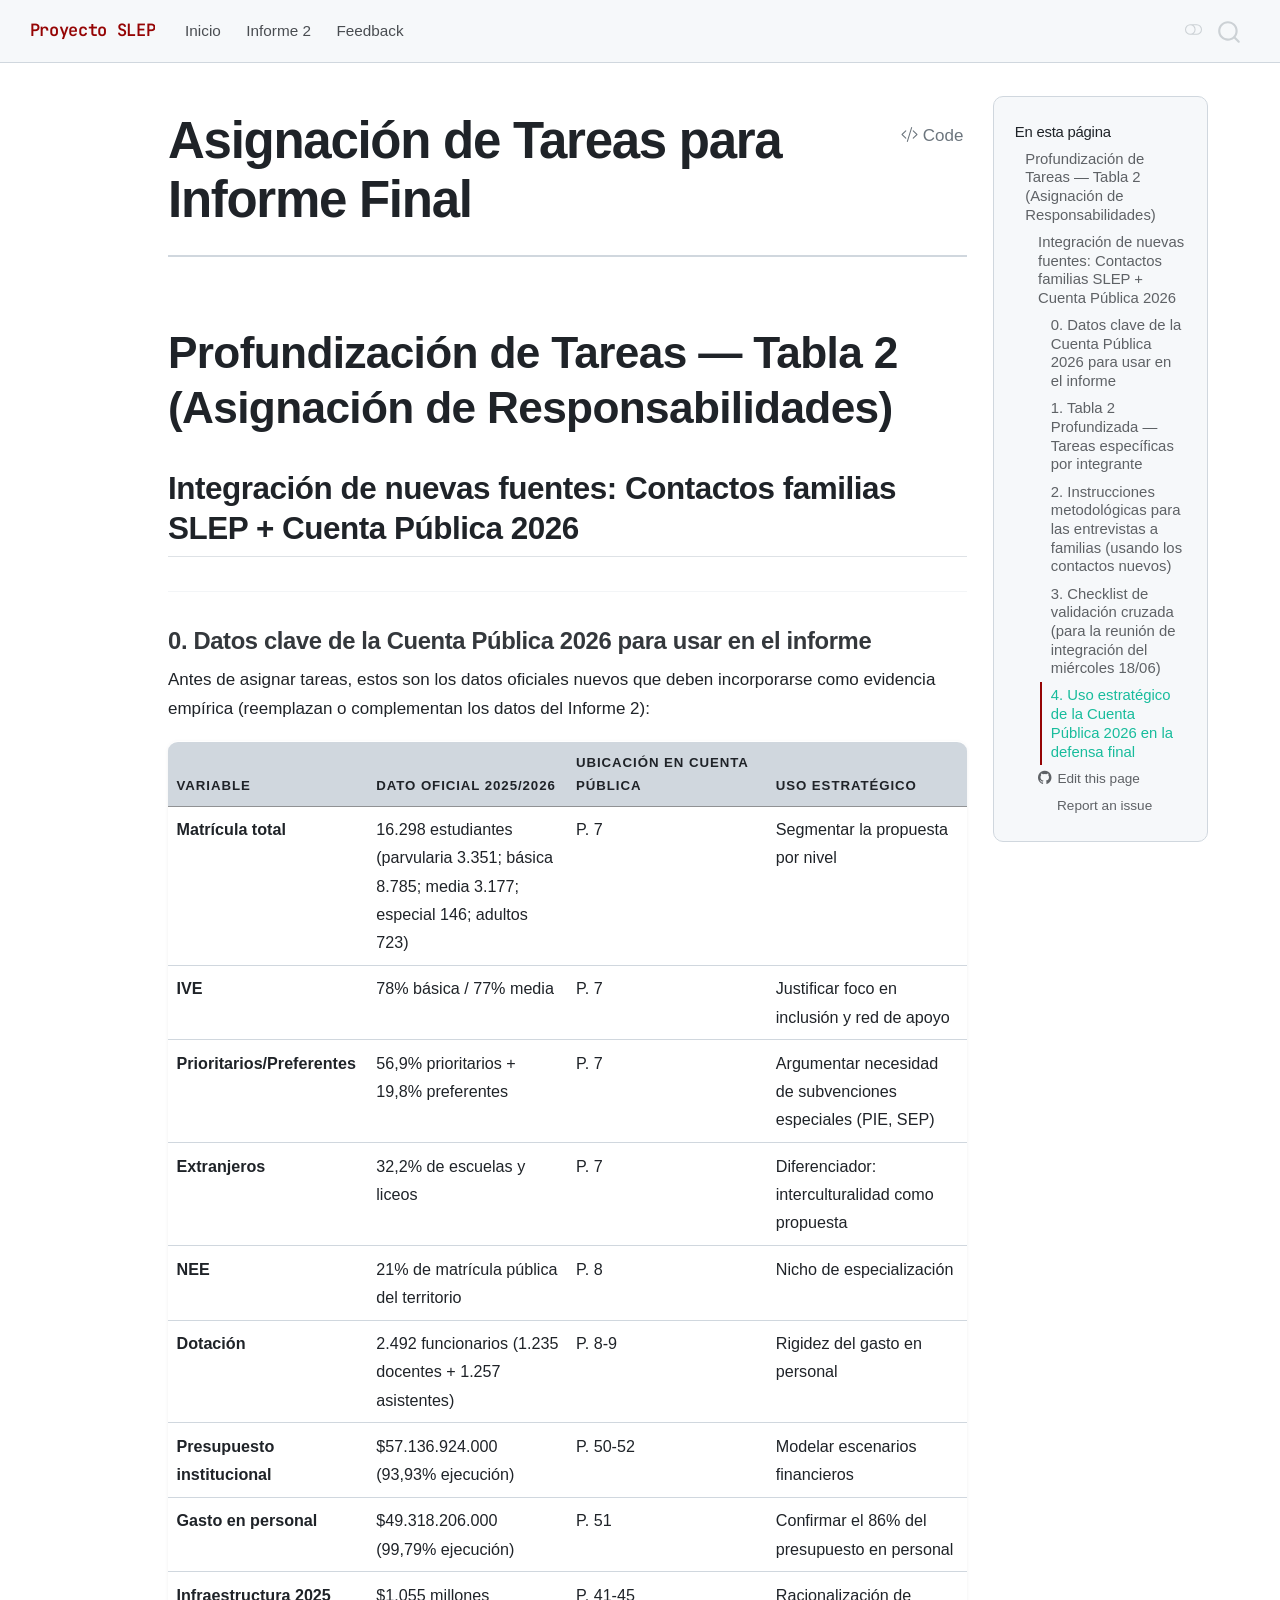
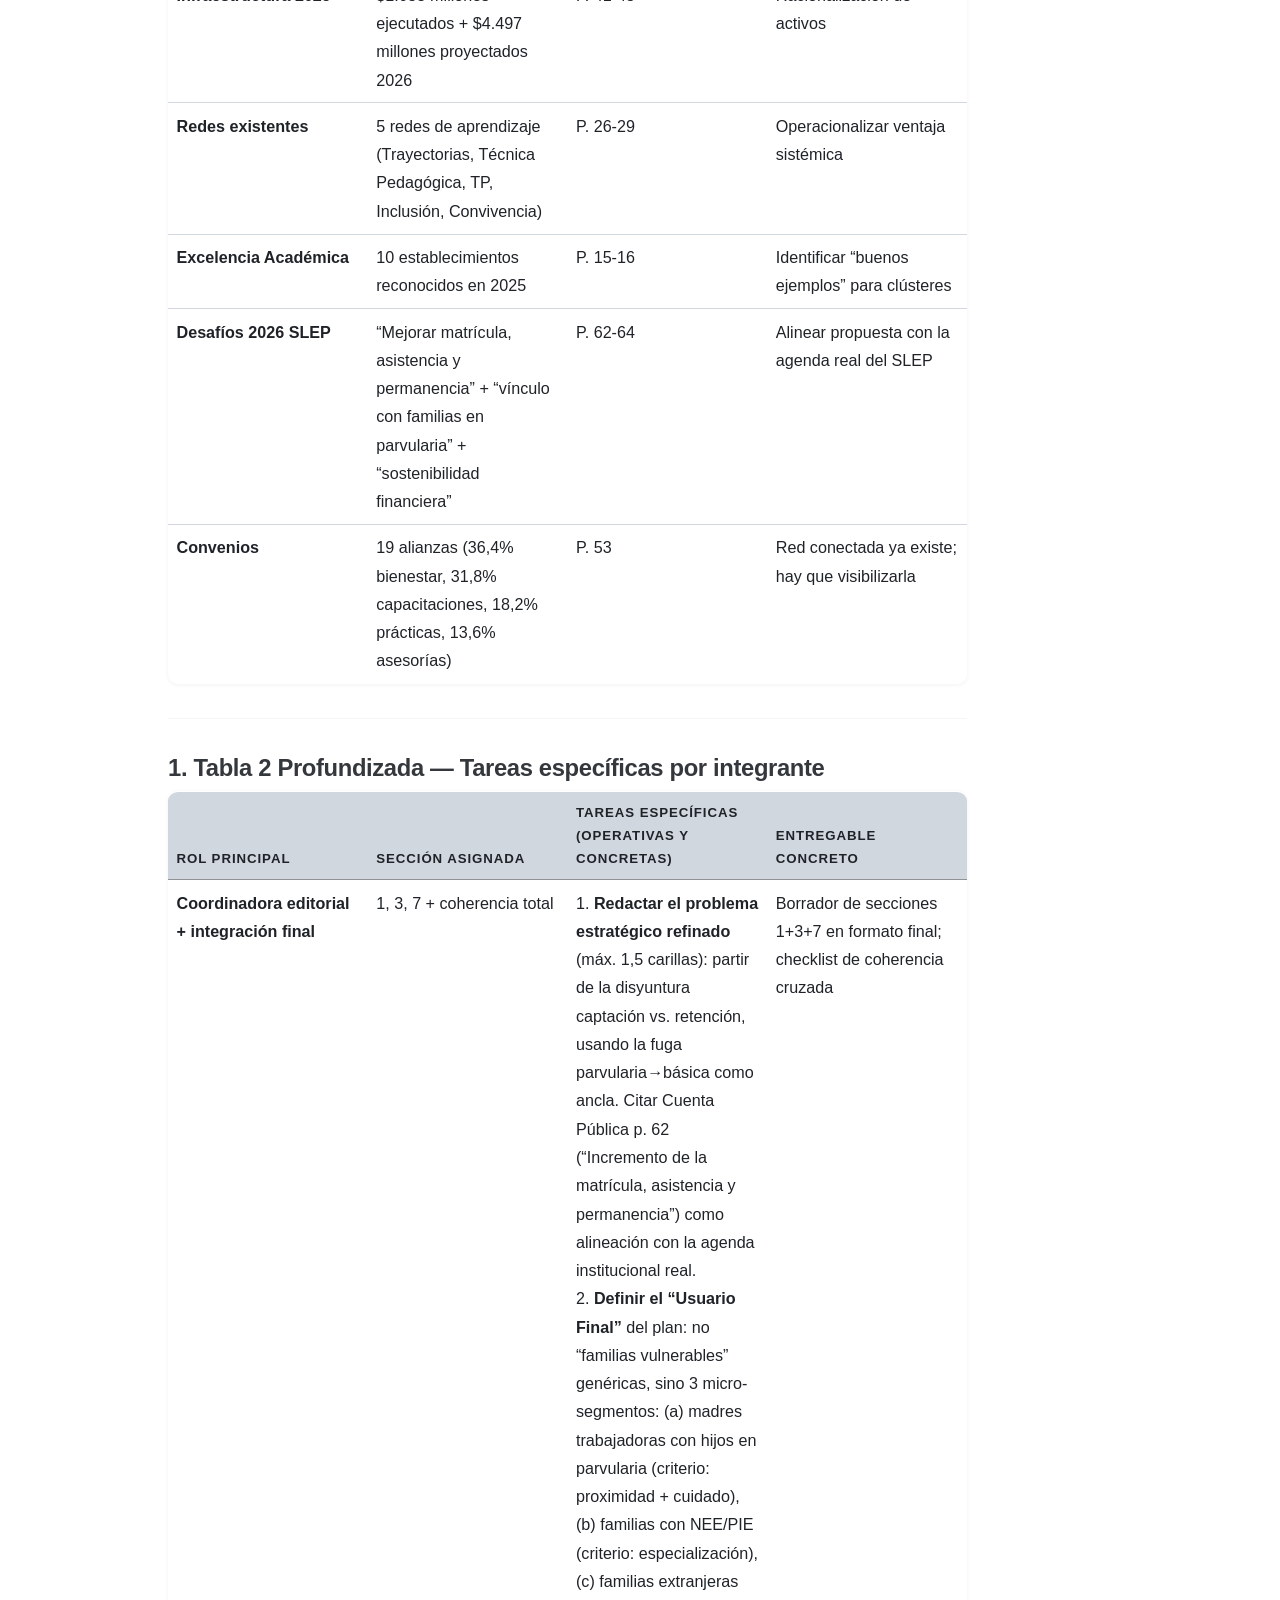
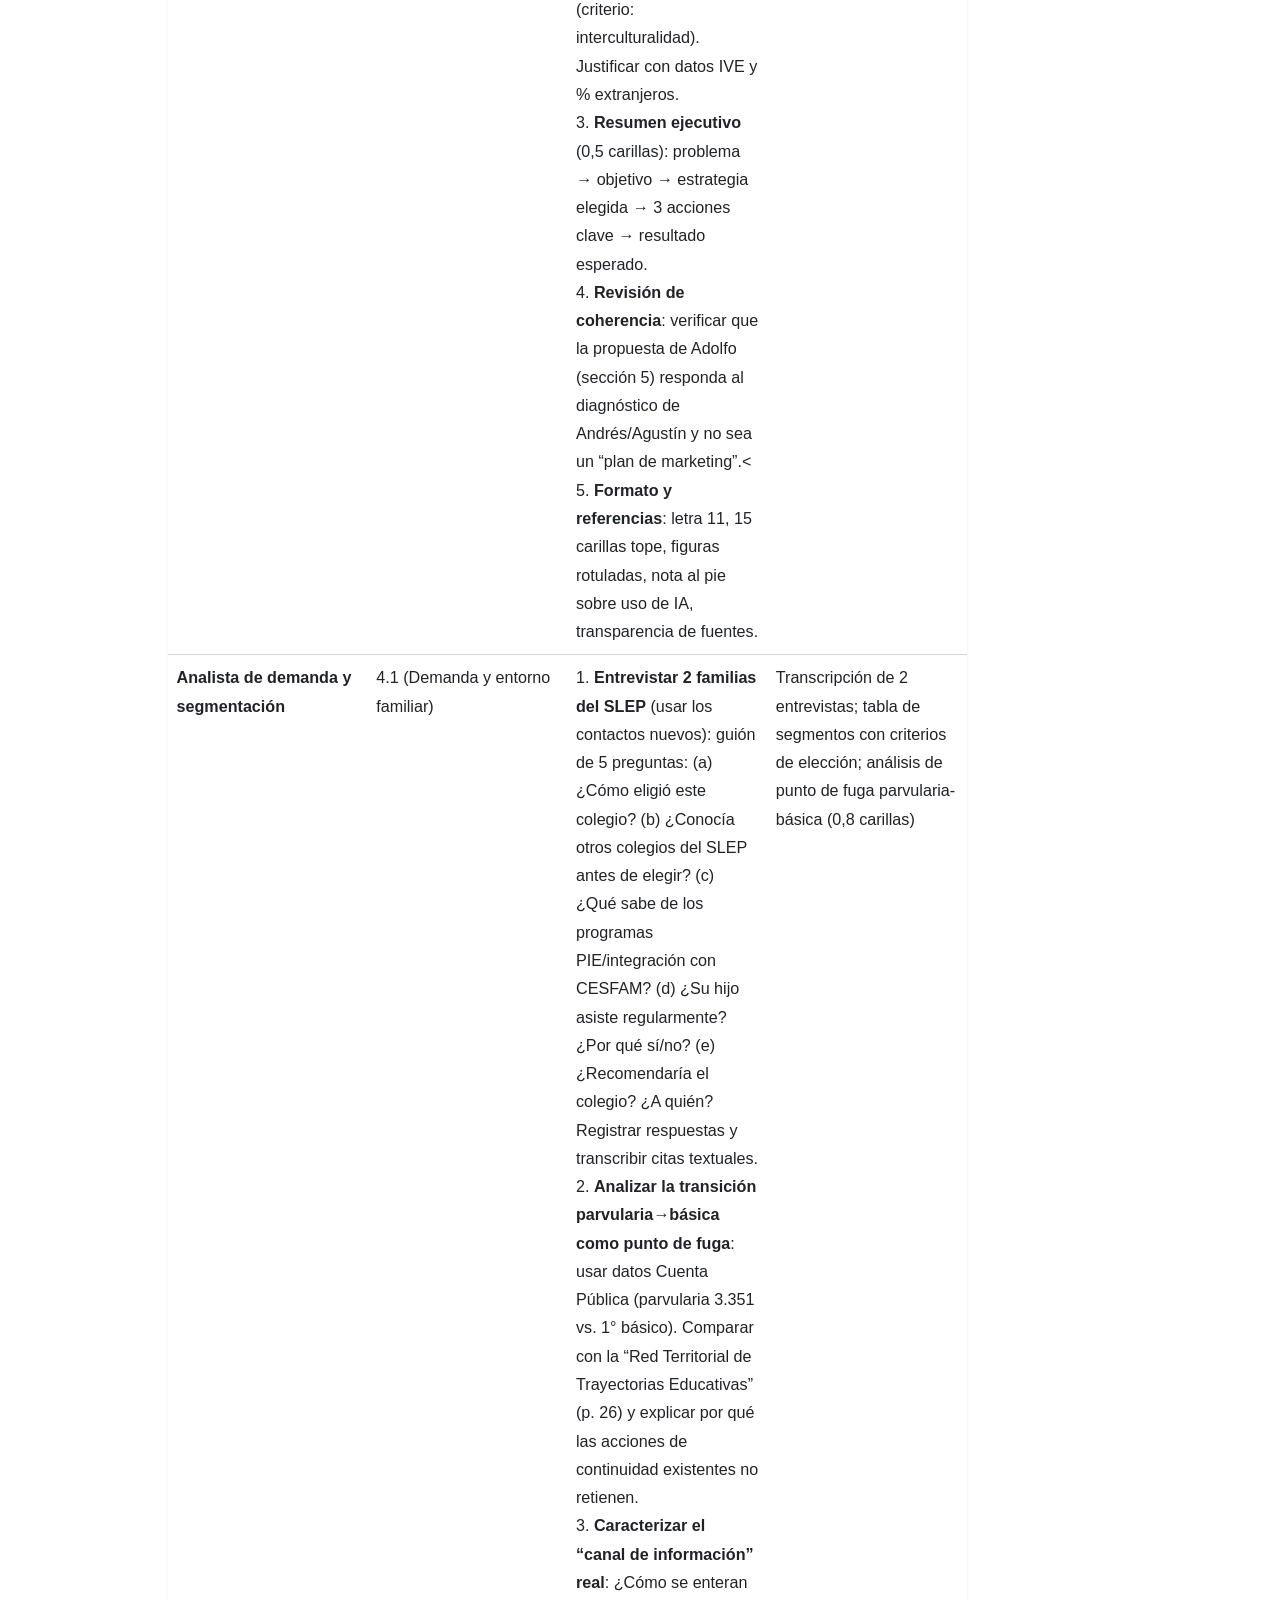
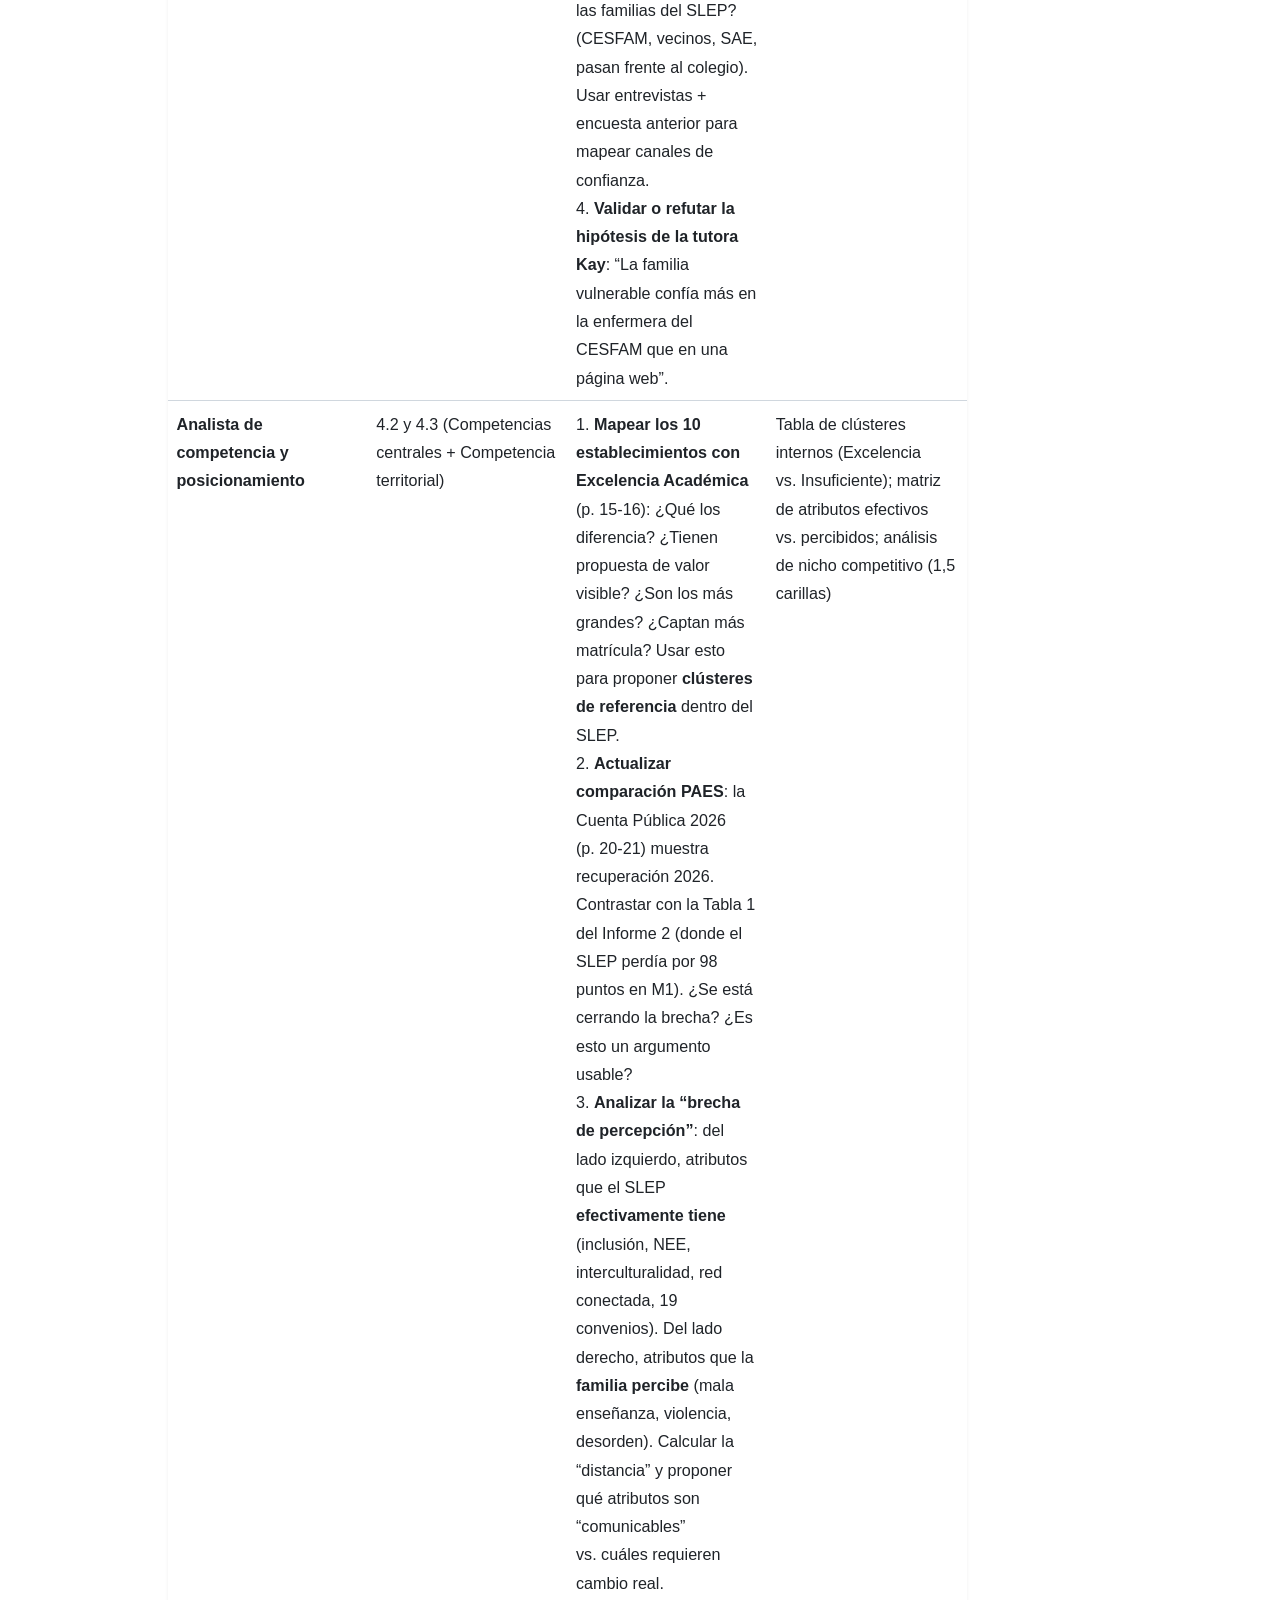
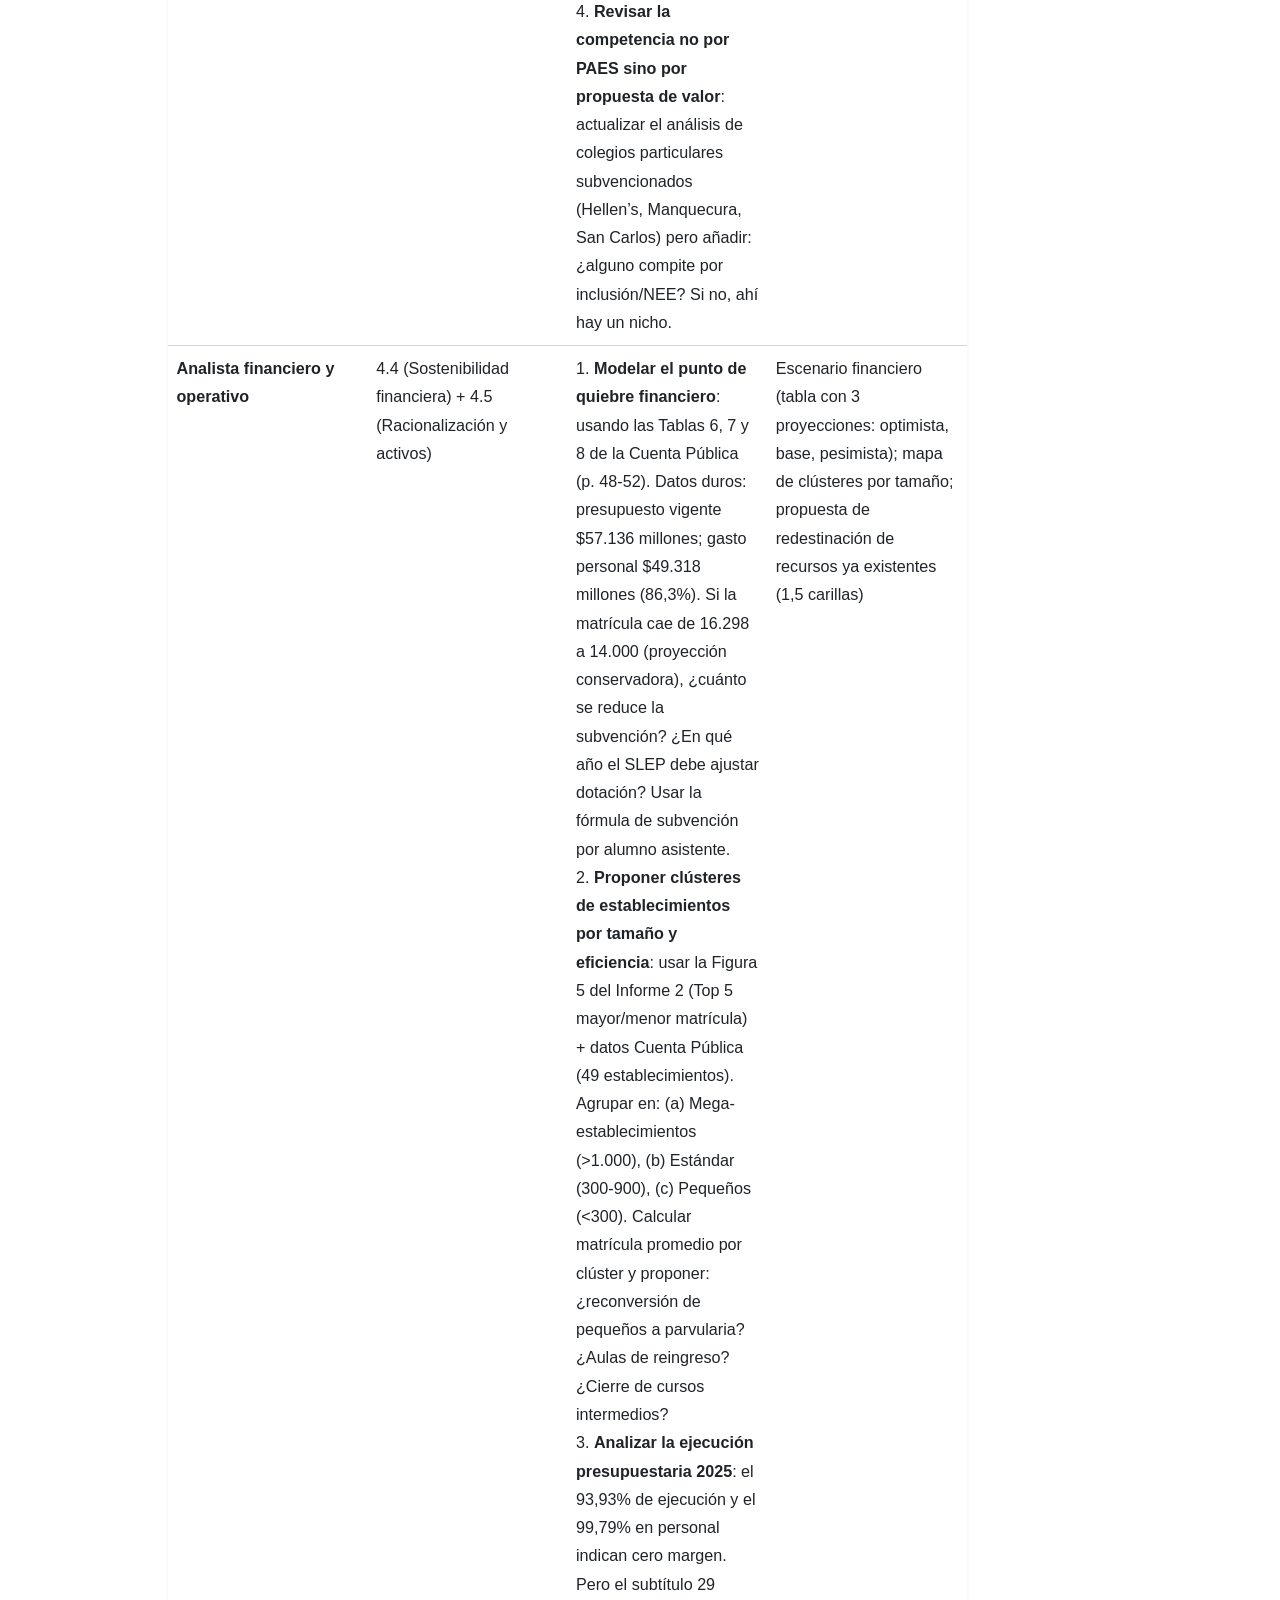
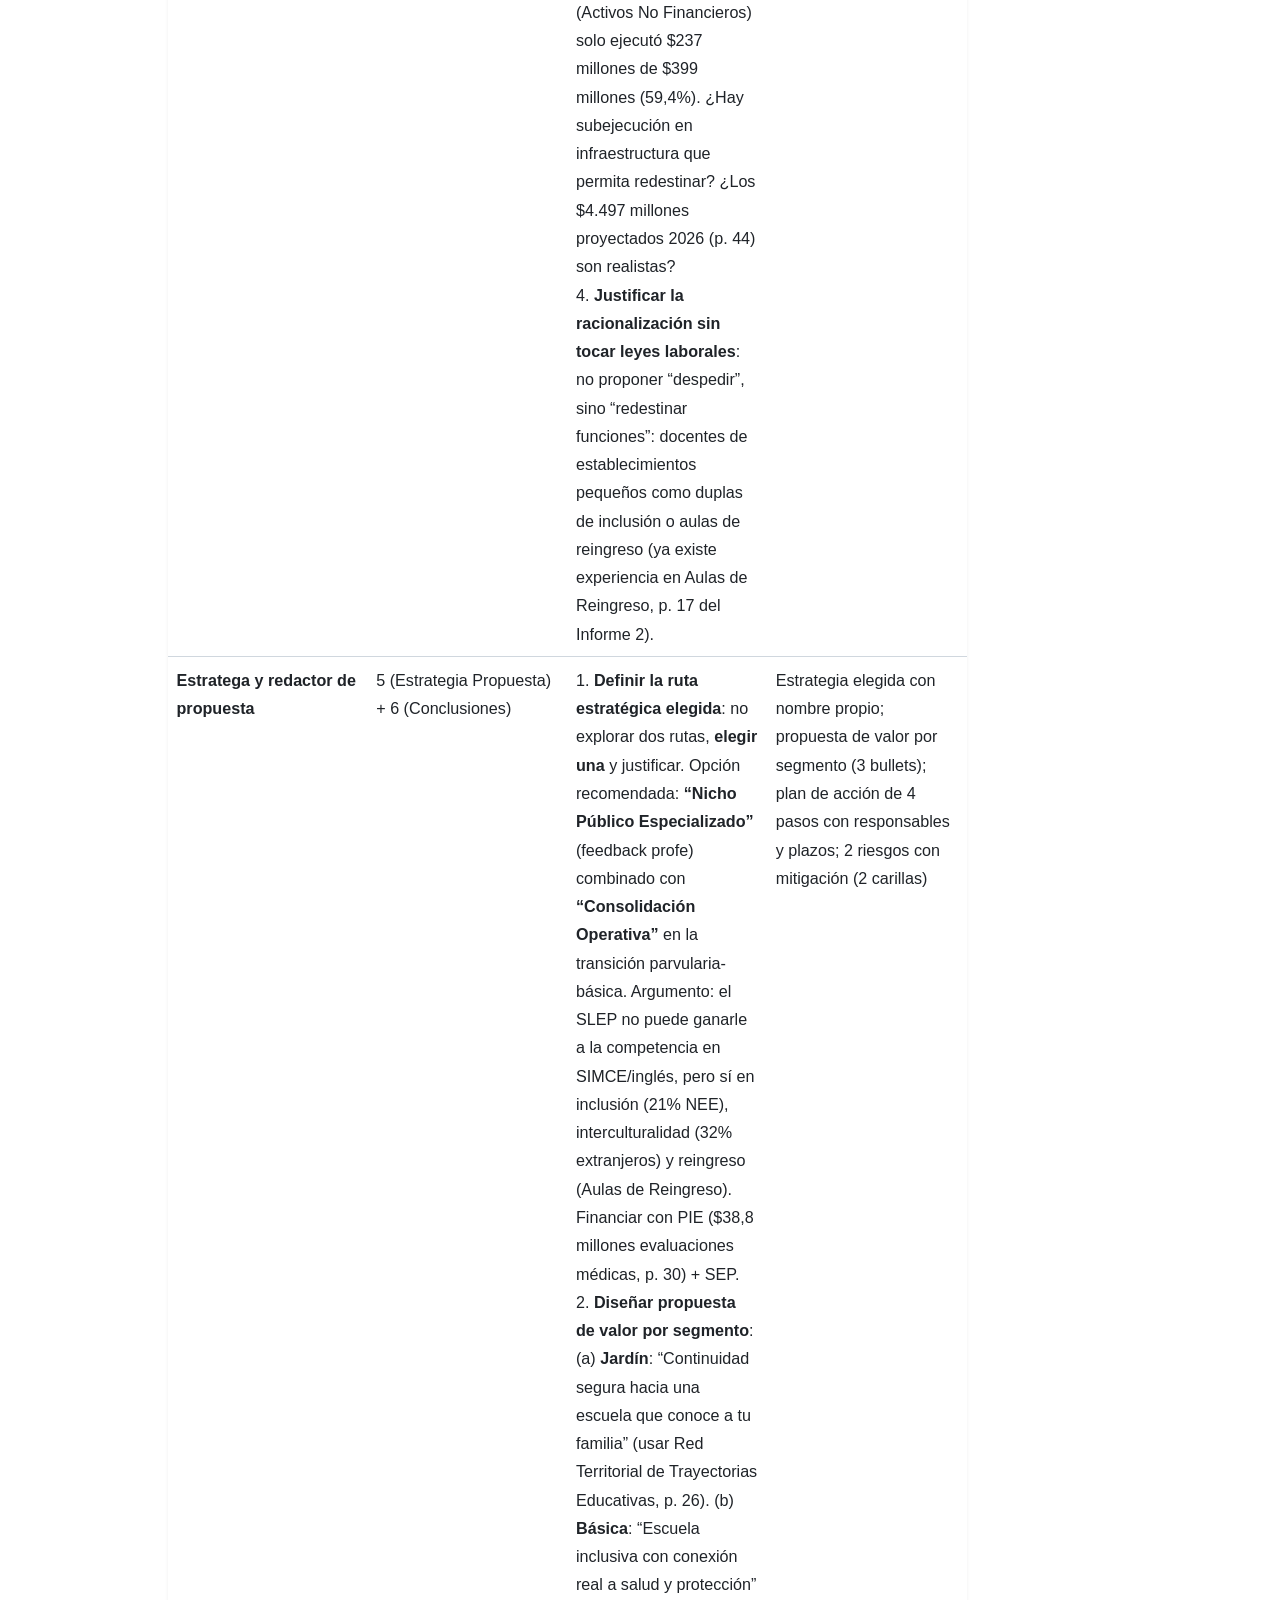
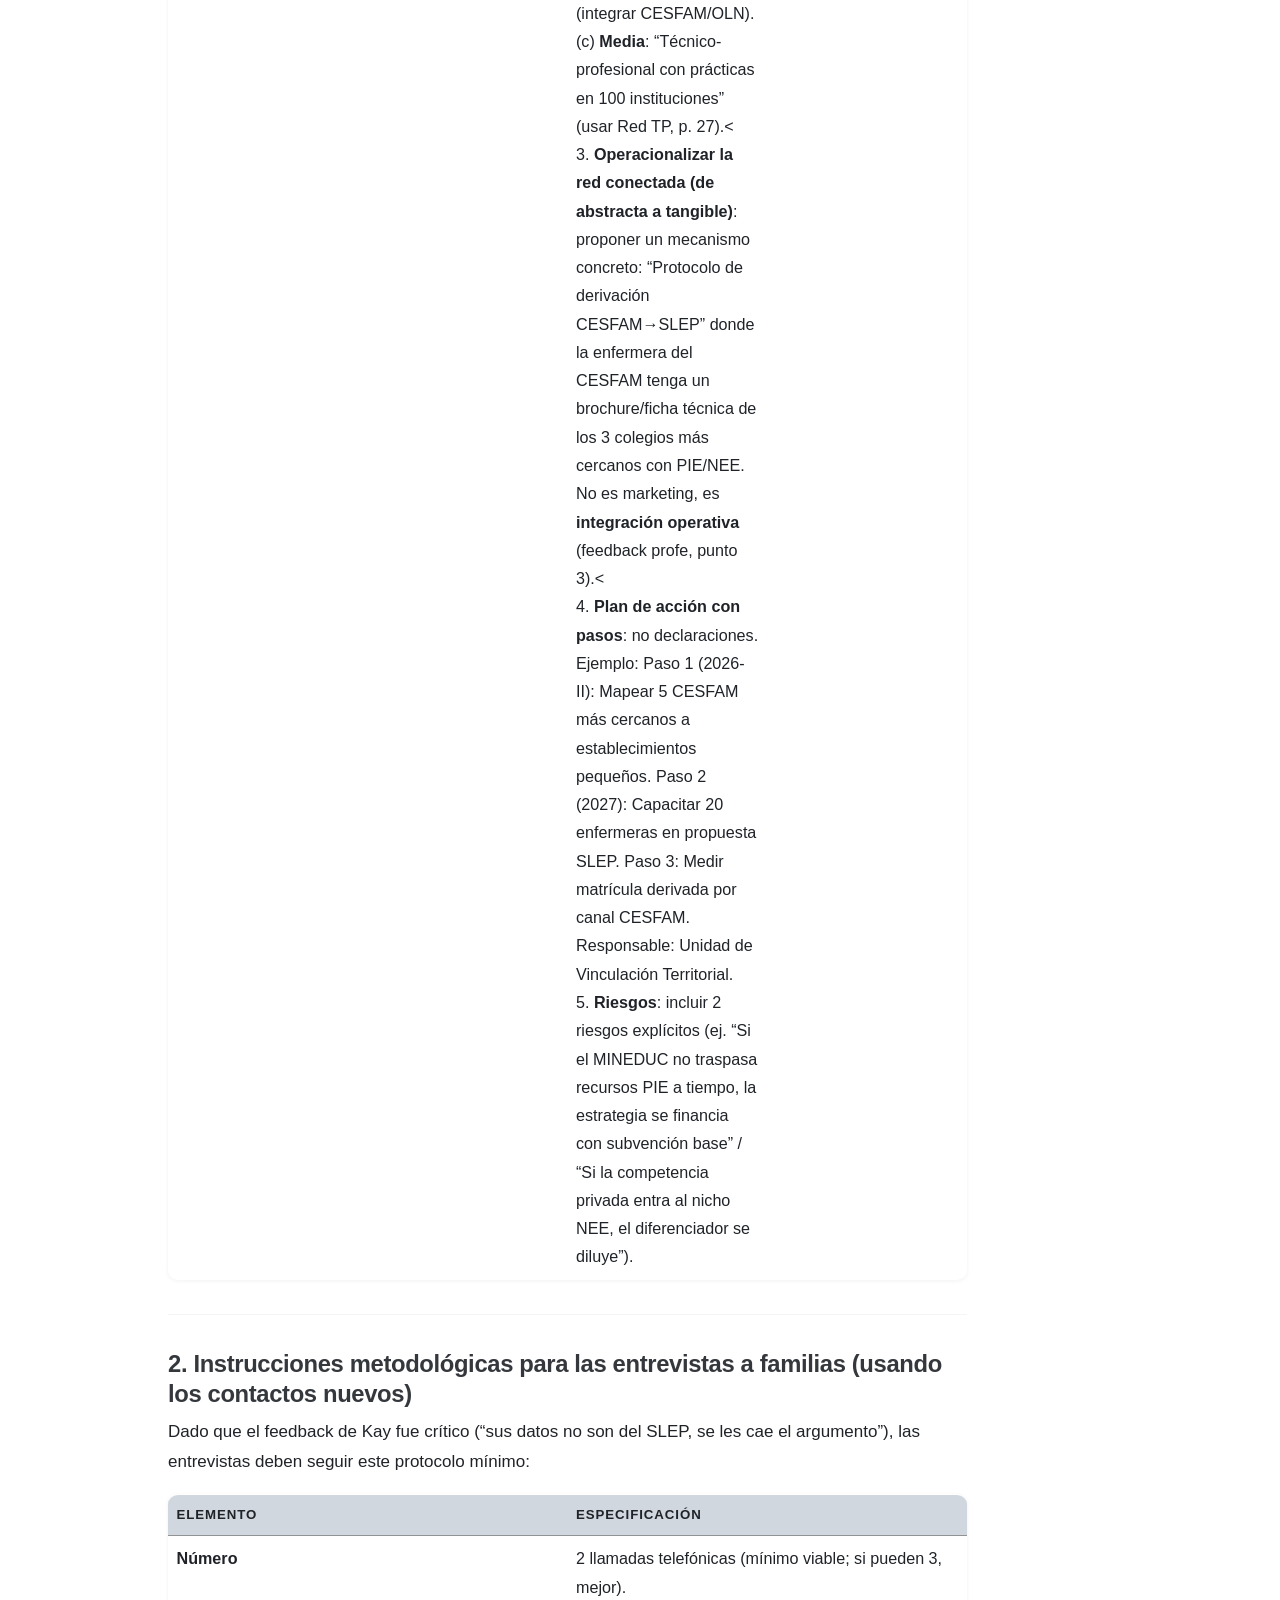
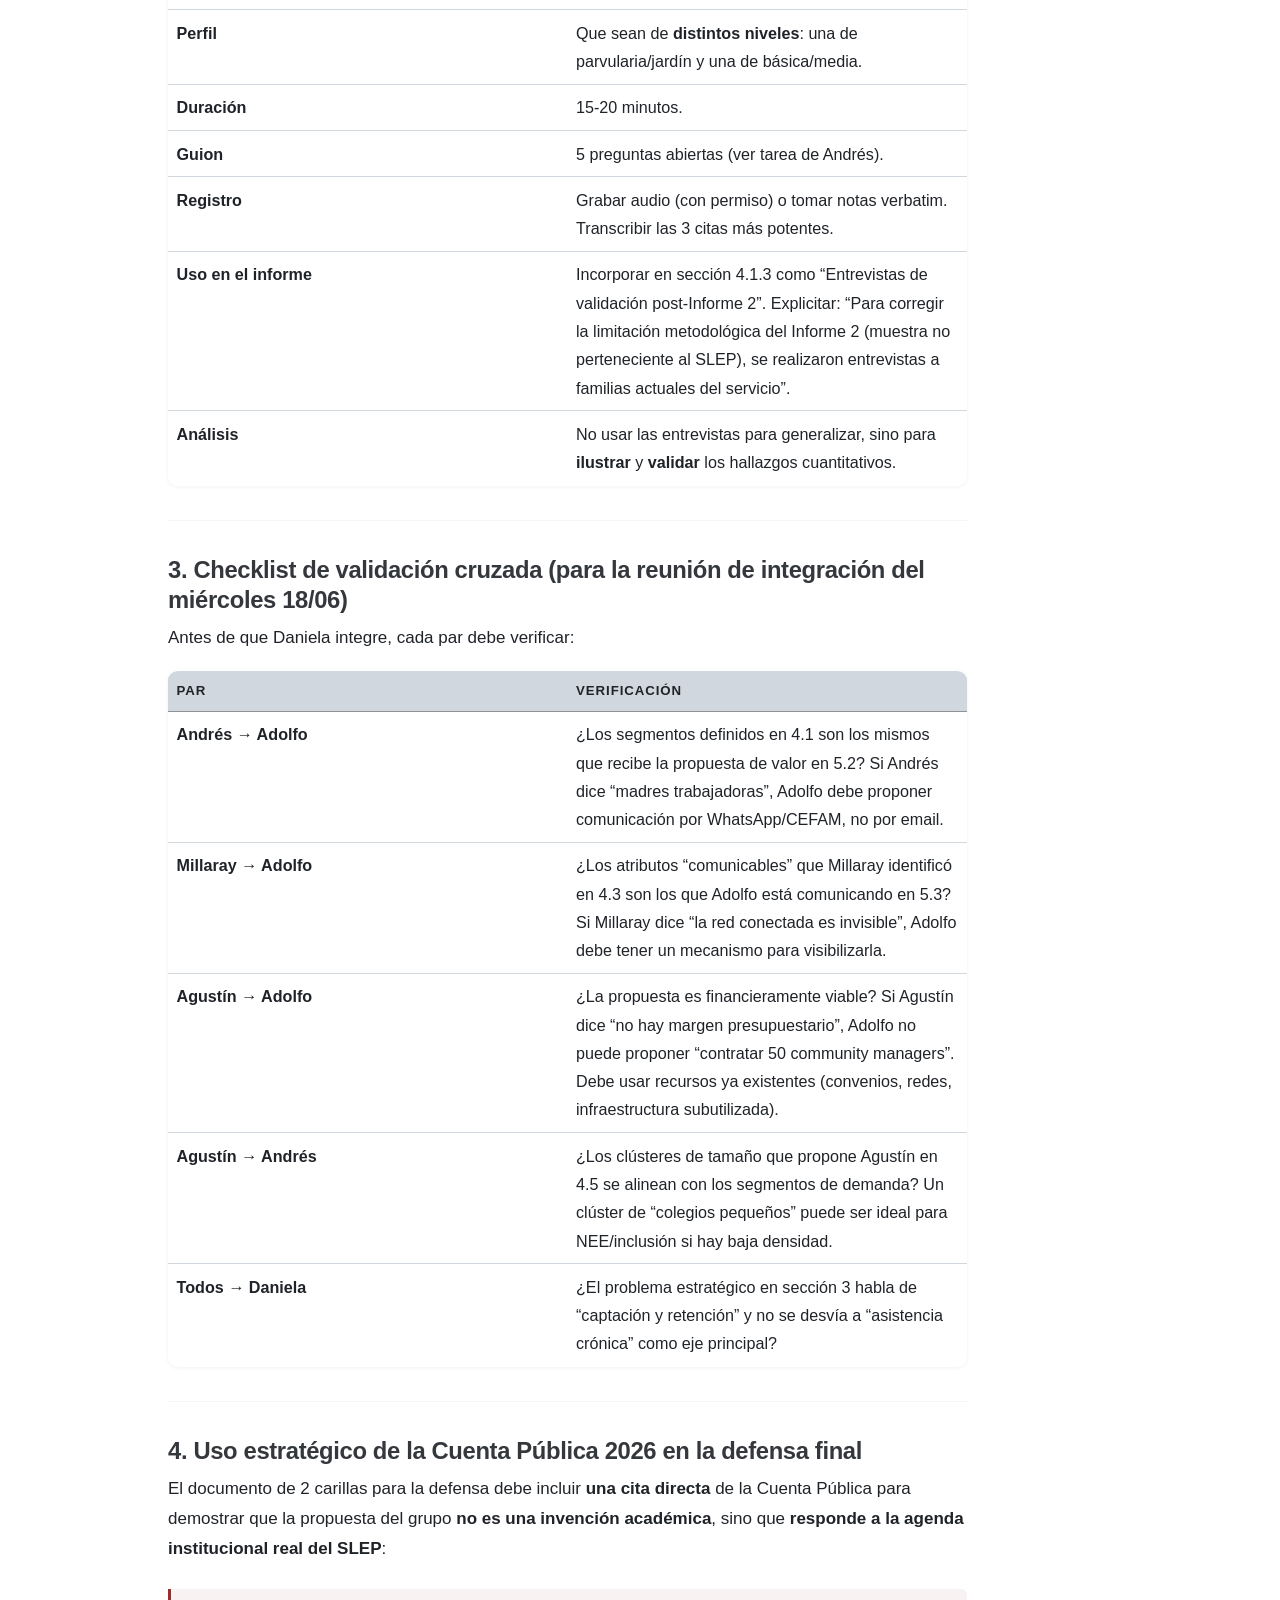
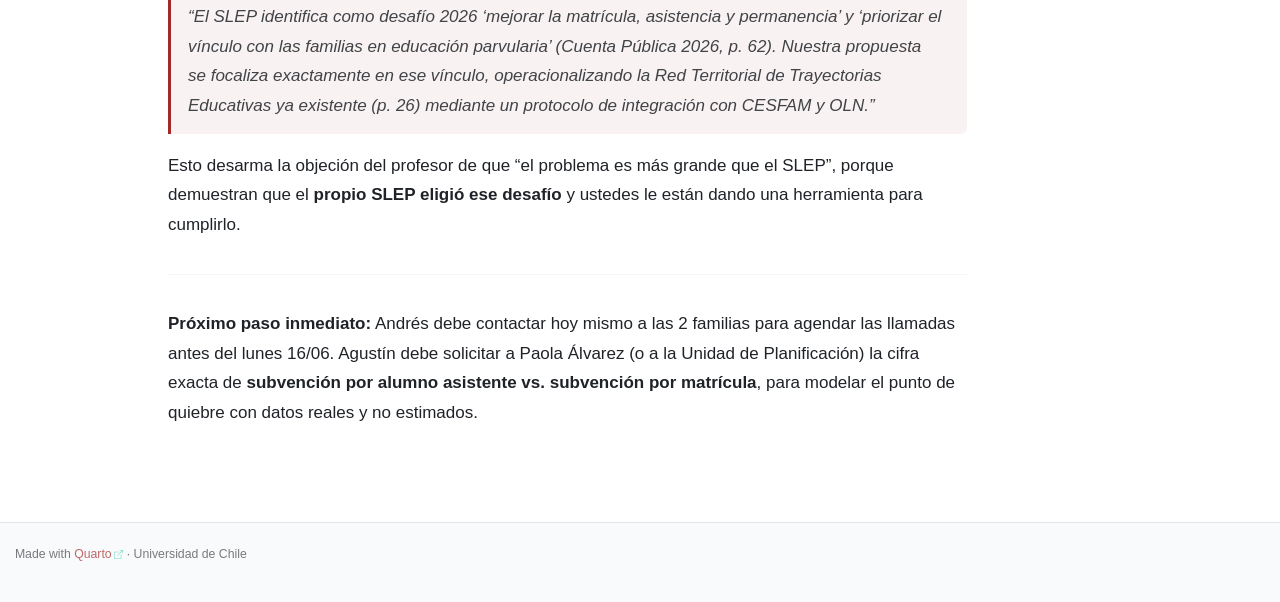
==== asignacion-informe-final.html @ 2effcb69 "Built site for gh-pages" ====
<!DOCTYPE html>
<html xmlns="http://www.w3.org/1999/xhtml" lang="en" xml:lang="en"><head>

<meta charset="utf-8">
<meta name="generator" content="quarto-1.9.37">

<meta name="viewport" content="width=device-width, initial-scale=1.0, user-scalable=yes">


<title>asignacion-informe-final – Proyecto SLEP</title>
<style>
/* Default styles provided by pandoc.
** See https://pandoc.org/MANUAL.html#variables-for-html for config info.
*/
code{white-space: pre-wrap;}
span.smallcaps{font-variant: small-caps;}
div.columns{display: flex; gap: min(4vw, 1.5em);}
div.column{flex: auto; overflow-x: auto;}
div.hanging-indent{margin-left: 1.5em; text-indent: -1.5em;}
ul.task-list{list-style: none;}
ul.task-list li input[type="checkbox"] {
  width: 0.8em;
  margin: 0 0.8em 0.2em -1em; /* quarto-specific, see https://github.com/quarto-dev/quarto-cli/issues/4556 */ 
  vertical-align: middle;
}
/* CSS for syntax highlighting */
html { -webkit-text-size-adjust: 100%; }
pre > code.sourceCode { white-space: pre; position: relative; }
pre > code.sourceCode > span { display: inline-block; line-height: 1.25; }
pre > code.sourceCode > span:empty { height: 1.2em; }
.sourceCode { overflow: visible; }
code.sourceCode > span { color: inherit; text-decoration: inherit; }
div.sourceCode { margin: 1em 0; }
pre.sourceCode { margin: 0; }
@media screen {
div.sourceCode { overflow: auto; }
}
@media print {
pre > code.sourceCode { white-space: pre-wrap; }
pre > code.sourceCode > span { text-indent: -5em; padding-left: 5em; }
}
pre.numberSource code
  { counter-reset: source-line 0; }
pre.numberSource code > span
  { position: relative; left: -4em; counter-increment: source-line; }
pre.numberSource code > span > a:first-child::before
  { content: counter(source-line);
    position: relative; left: -1em; text-align: right; vertical-align: baseline;
    border: none; display: inline-block;
    -webkit-touch-callout: none; -webkit-user-select: none;
    -khtml-user-select: none; -moz-user-select: none;
    -ms-user-select: none; user-select: none;
    padding: 0 4px; width: 4em;
  }
pre.numberSource { margin-left: 3em;  padding-left: 4px; }
div.sourceCode
  {   }
@media screen {
pre > code.sourceCode > span > a:first-child::before { text-decoration: underline; }
}
</style>


<script src="site_libs/quarto-nav/quarto-nav.js"></script>
<script src="site_libs/quarto-nav/headroom.min.js"></script>
<script src="site_libs/clipboard/clipboard.min.js"></script>
<script src="site_libs/quarto-search/autocomplete.umd.js"></script>
<script src="site_libs/quarto-search/fuse.min.js"></script>
<script src="site_libs/quarto-search/quarto-search.js"></script>
<meta name="quarto:offset" content="./">
<script src="site_libs/quarto-html/quarto.js" type="module"></script>
<script src="site_libs/quarto-html/tabsets/tabsets.js" type="module"></script>
<script src="site_libs/quarto-html/popper.min.js"></script>
<script src="site_libs/quarto-html/tippy.umd.min.js"></script>
<script src="site_libs/quarto-html/anchor.min.js"></script>
<link href="site_libs/quarto-html/tippy.css" rel="stylesheet">
<link href="site_libs/quarto-html/quarto-syntax-highlighting-13ba873cd656adc35e15937dbbe50e66.css" rel="stylesheet" class="quarto-color-scheme" id="quarto-text-highlighting-styles">
<link href="site_libs/quarto-html/quarto-syntax-highlighting-dark-4da4baedc669a4e7a417d3f33f82802e.css" rel="stylesheet" class="quarto-color-scheme quarto-color-alternate" id="quarto-text-highlighting-styles">
<link href="site_libs/quarto-html/quarto-syntax-highlighting-13ba873cd656adc35e15937dbbe50e66.css" rel="stylesheet" class="quarto-color-scheme-extra" id="quarto-text-highlighting-styles">
<script src="site_libs/bootstrap/bootstrap.min.js"></script>
<link href="site_libs/bootstrap/bootstrap-icons.css" rel="stylesheet">
<link href="site_libs/bootstrap/bootstrap-687c7fb931877f27d43d2421bb20c4c1.min.css" rel="stylesheet" append-hash="true" class="quarto-color-scheme" id="quarto-bootstrap" data-mode="light">
<link href="site_libs/bootstrap/bootstrap-dark-6589a2c7c84ba3979833f912cde80ed3.min.css" rel="stylesheet" append-hash="true" class="quarto-color-scheme quarto-color-alternate" id="quarto-bootstrap" data-mode="dark">
<link href="site_libs/bootstrap/bootstrap-687c7fb931877f27d43d2421bb20c4c1.min.css" rel="stylesheet" append-hash="true" class="quarto-color-scheme-extra" id="quarto-bootstrap" data-mode="light">
<script id="quarto-search-options" type="application/json">{
  "location": "navbar",
  "copy-button": false,
  "collapse-after": 3,
  "panel-placement": "end",
  "type": "overlay",
  "limit": 50,
  "keyboard-shortcut": [
    "f",
    "/",
    "s"
  ],
  "show-item-context": false,
  "language": {
    "search-no-results-text": "No results",
    "search-matching-documents-text": "matching documents",
    "search-copy-link-title": "Copy link to search",
    "search-hide-matches-text": "Hide additional matches",
    "search-more-match-text": "more match in this document",
    "search-more-matches-text": "more matches in this document",
    "search-clear-button-title": "Clear",
    "search-text-placeholder": "",
    "search-detached-cancel-button-title": "Cancel",
    "search-submit-button-title": "Submit",
    "search-label": "Search"
  }
}</script>
<style>html{ scroll-behavior: smooth; }</style>


</head>

<body class="nav-fixed quarto-light"><script id="quarto-html-before-body" type="application/javascript">
    const toggleBodyColorMode = (bsSheetEl) => {
      const mode = bsSheetEl.getAttribute("data-mode");
      const bodyEl = window.document.querySelector("body");
      if (mode === "dark") {
        bodyEl.classList.add("quarto-dark");
        bodyEl.classList.remove("quarto-light");
      } else {
        bodyEl.classList.add("quarto-light");
        bodyEl.classList.remove("quarto-dark");
      }
    }
    const toggleBodyColorPrimary = () => {
      const bsSheetEl = window.document.querySelector("link#quarto-bootstrap:not([rel=disabled-stylesheet])");
      if (bsSheetEl) {
        toggleBodyColorMode(bsSheetEl);
      }
    }
    const setColorSchemeToggle = (alternate) => {
      const toggles = window.document.querySelectorAll('.quarto-color-scheme-toggle');
      for (let i=0; i < toggles.length; i++) {
        const toggle = toggles[i];
        if (toggle) {
          if (alternate) {
            toggle.classList.add("alternate");
          } else {
            toggle.classList.remove("alternate");
          }
        }
      }
    };
    const toggleColorMode = (alternate) => {
      // Switch the stylesheets
      const primaryStylesheets = window.document.querySelectorAll('link.quarto-color-scheme:not(.quarto-color-alternate)');
      const alternateStylesheets = window.document.querySelectorAll('link.quarto-color-scheme.quarto-color-alternate');
      manageTransitions('#quarto-margin-sidebar .nav-link', false);
      if (alternate) {
        // note: dark is layered on light, we don't disable primary!
        enableStylesheet(alternateStylesheets);
        for (const sheetNode of alternateStylesheets) {
          if (sheetNode.id === "quarto-bootstrap") {
            toggleBodyColorMode(sheetNode);
          }
        }
      } else {
        disableStylesheet(alternateStylesheets);
        enableStylesheet(primaryStylesheets)
        toggleBodyColorPrimary();
      }
      manageTransitions('#quarto-margin-sidebar .nav-link', true);
      // Switch the toggles
      setColorSchemeToggle(alternate)
      // Hack to workaround the fact that safari doesn't
      // properly recolor the scrollbar when toggling (#1455)
      if (navigator.userAgent.indexOf('Safari') > 0 && navigator.userAgent.indexOf('Chrome') == -1) {
        manageTransitions("body", false);
        window.scrollTo(0, 1);
        setTimeout(() => {
          window.scrollTo(0, 0);
          manageTransitions("body", true);
        }, 40);
      }
    }
    const disableStylesheet = (stylesheets) => {
      for (let i=0; i < stylesheets.length; i++) {
        const stylesheet = stylesheets[i];
        stylesheet.rel = 'disabled-stylesheet';
      }
    }
    const enableStylesheet = (stylesheets) => {
      for (let i=0; i < stylesheets.length; i++) {
        const stylesheet = stylesheets[i];
        if(stylesheet.rel !== 'stylesheet') { // for Chrome, which will still FOUC without this check
          stylesheet.rel = 'stylesheet';
        }
      }
    }
    const manageTransitions = (selector, allowTransitions) => {
      const els = window.document.querySelectorAll(selector);
      for (let i=0; i < els.length; i++) {
        const el = els[i];
        if (allowTransitions) {
          el.classList.remove('notransition');
        } else {
          el.classList.add('notransition');
        }
      }
    }
    const isFileUrl = () => {
      return window.location.protocol === 'file:';
    }
    const hasAlternateSentinel = () => {
      let styleSentinel = getColorSchemeSentinel();
      if (styleSentinel !== null) {
        return styleSentinel === "alternate";
      } else {
        return false;
      }
    }
    const setStyleSentinel = (alternate) => {
      const value = alternate ? "alternate" : "default";
      if (!isFileUrl()) {
        window.localStorage.setItem("quarto-color-scheme", value);
      } else {
        localAlternateSentinel = value;
      }
    }
    const getColorSchemeSentinel = () => {
      if (!isFileUrl()) {
        const storageValue = window.localStorage.getItem("quarto-color-scheme");
        return storageValue != null ? storageValue : localAlternateSentinel;
      } else {
        return localAlternateSentinel;
      }
    }
    const toggleGiscusIfUsed = (isAlternate, darkModeDefault) => {
      const baseTheme = document.querySelector('#giscus-base-theme')?.value ?? 'light';
      const alternateTheme = document.querySelector('#giscus-alt-theme')?.value ?? 'dark';
      let newTheme = '';
      if(authorPrefersDark) {
        newTheme = isAlternate ? baseTheme : alternateTheme;
      } else {
        newTheme = isAlternate ? alternateTheme : baseTheme;
      }
      const changeGiscusTheme = () => {
        // From: https://github.com/giscus/giscus/issues/336
        const sendMessage = (message) => {
          const iframe = document.querySelector('iframe.giscus-frame');
          if (!iframe) return;
          iframe.contentWindow.postMessage({ giscus: message }, 'https://giscus.app');
        }
        sendMessage({
          setConfig: {
            theme: newTheme
          }
        });
      }
      const isGiscussLoaded = window.document.querySelector('iframe.giscus-frame') !== null;
      if (isGiscussLoaded) {
        changeGiscusTheme();
      }
    };
    const authorPrefersDark = false;
    const darkModeDefault = authorPrefersDark;
      document.querySelector('link#quarto-text-highlighting-styles.quarto-color-scheme-extra').rel = 'disabled-stylesheet';
      document.querySelector('link#quarto-bootstrap.quarto-color-scheme-extra').rel = 'disabled-stylesheet';
    let localAlternateSentinel = darkModeDefault ? 'alternate' : 'default';
    // Dark / light mode switch
    window.quartoToggleColorScheme = () => {
      // Read the current dark / light value
      let toAlternate = !hasAlternateSentinel();
      toggleColorMode(toAlternate);
      setStyleSentinel(toAlternate);
      toggleGiscusIfUsed(toAlternate, darkModeDefault);
      window.dispatchEvent(new Event('resize'));
    };
    // Switch to dark mode if need be
    if (hasAlternateSentinel()) {
      toggleColorMode(true);
    } else {
      toggleColorMode(false);
    }
  </script>

<div id="quarto-search-results"></div>
  <header id="quarto-header" class="headroom fixed-top">
    <nav class="navbar navbar-expand-lg " data-bs-theme="dark">
      <div class="navbar-container container-fluid">
      <div class="navbar-brand-container mx-auto">
    <a class="navbar-brand" href="./index.html">
    <span class="navbar-title">Proyecto SLEP</span>
    </a>
  </div>
            <div id="quarto-search" class="" title="Search"></div>
          <button class="navbar-toggler" type="button" data-bs-toggle="collapse" data-bs-target="#navbarCollapse" aria-controls="navbarCollapse" role="menu" aria-expanded="false" aria-label="Toggle navigation" onclick="if (window.quartoToggleHeadroom) { window.quartoToggleHeadroom(); }">
  <span class="navbar-toggler-icon"></span>
</button>
          <div class="collapse navbar-collapse" id="navbarCollapse">
            <ul class="navbar-nav navbar-nav-scroll me-auto">
  <li class="nav-item">
    <a class="nav-link" href="./index.html"> 
<span class="menu-text">Inicio</span></a>
  </li>  
  <li class="nav-item">
    <a class="nav-link" href="./informe.html"> 
<span class="menu-text">Informe 2</span></a>
  </li>  
  <li class="nav-item">
    <a class="nav-link" href="./feedback.html"> 
<span class="menu-text">Feedback</span></a>
  </li>  
</ul>
          </div> <!-- /navcollapse -->
            <div class="quarto-navbar-tools">
  <a href="" class="quarto-color-scheme-toggle quarto-navigation-tool  px-1" onclick="window.quartoToggleColorScheme(); return false;" title="Toggle dark mode"><i class="bi"></i></a>
</div>
      </div> <!-- /container-fluid -->
    </nav>
</header>
<!-- content -->
<div id="quarto-content" class="quarto-container page-columns page-rows-contents page-layout-article page-navbar">
<!-- sidebar -->
<!-- margin-sidebar -->
    <div id="quarto-margin-sidebar" class="sidebar margin-sidebar">
        <nav id="TOC" role="doc-toc" class="toc-active">
    <h2 id="toc-title">En esta página</h2>
   
  <ul>
  <li><a href="#profundización-de-tareas-tabla-2-asignación-de-responsabilidades" id="toc-profundización-de-tareas-tabla-2-asignación-de-responsabilidades" class="nav-link active" data-scroll-target="#profundización-de-tareas-tabla-2-asignación-de-responsabilidades">Profundización de Tareas — Tabla 2 (Asignación de Responsabilidades)</a>
  <ul class="collapse">
  <li><a href="#integración-de-nuevas-fuentes-contactos-familias-slep-cuenta-pública-2026" id="toc-integración-de-nuevas-fuentes-contactos-familias-slep-cuenta-pública-2026" class="nav-link" data-scroll-target="#integración-de-nuevas-fuentes-contactos-familias-slep-cuenta-pública-2026">Integración de nuevas fuentes: Contactos familias SLEP + Cuenta Pública 2026</a>
  <ul class="collapse">
  <li><a href="#datos-clave-de-la-cuenta-pública-2026-para-usar-en-el-informe" id="toc-datos-clave-de-la-cuenta-pública-2026-para-usar-en-el-informe" class="nav-link" data-scroll-target="#datos-clave-de-la-cuenta-pública-2026-para-usar-en-el-informe">0. Datos clave de la Cuenta Pública 2026 para usar en el informe</a></li>
  <li><a href="#tabla-2-profundizada-tareas-específicas-por-integrante" id="toc-tabla-2-profundizada-tareas-específicas-por-integrante" class="nav-link" data-scroll-target="#tabla-2-profundizada-tareas-específicas-por-integrante">1. Tabla 2 Profundizada — Tareas específicas por integrante</a></li>
  <li><a href="#instrucciones-metodológicas-para-las-entrevistas-a-familias-usando-los-contactos-nuevos" id="toc-instrucciones-metodológicas-para-las-entrevistas-a-familias-usando-los-contactos-nuevos" class="nav-link" data-scroll-target="#instrucciones-metodológicas-para-las-entrevistas-a-familias-usando-los-contactos-nuevos">2. Instrucciones metodológicas para las entrevistas a familias (usando los contactos nuevos)</a></li>
  <li><a href="#checklist-de-validación-cruzada-para-la-reunión-de-integración-del-miércoles-1806" id="toc-checklist-de-validación-cruzada-para-la-reunión-de-integración-del-miércoles-1806" class="nav-link" data-scroll-target="#checklist-de-validación-cruzada-para-la-reunión-de-integración-del-miércoles-1806">3. Checklist de validación cruzada (para la reunión de integración del miércoles 18/06)</a></li>
  <li><a href="#uso-estratégico-de-la-cuenta-pública-2026-en-la-defensa-final" id="toc-uso-estratégico-de-la-cuenta-pública-2026-en-la-defensa-final" class="nav-link" data-scroll-target="#uso-estratégico-de-la-cuenta-pública-2026-en-la-defensa-final">4. Uso estratégico de la Cuenta Pública 2026 en la defensa final</a></li>
  </ul></li>
  </ul></li>
  </ul>
<div class="toc-actions"><ul><li><a href="https://github.com/adolforv/repositorio-SLEP/edit/main/asignacion-informe-final.qmd" class="toc-action"><i class="bi bi-github"></i>Edit this page</a></li><li><a href="https://github.com/adolforv/repositorio-SLEP/issues/new" class="toc-action"><i class="bi empty"></i>Report an issue</a></li></ul></div></nav>
    </div>
<!-- main -->
<main class="content" id="quarto-document-content">


<header id="title-block-header" class="quarto-title-block default">
<div class="quarto-title">
<div class="quarto-title-block"><div><h1 class="title">Asignación de Tareas para Informe Final</h1><button type="button" class="btn code-tools-button" id="quarto-code-tools-source"><i class="bi"></i> Code</button></div></div>
</div>



<div class="quarto-title-meta">

    
  
    
  </div>
  


</header>


<section id="profundización-de-tareas-tabla-2-asignación-de-responsabilidades" class="level1">
<h1>Profundización de Tareas — Tabla 2 (Asignación de Responsabilidades)</h1>
<section id="integración-de-nuevas-fuentes-contactos-familias-slep-cuenta-pública-2026" class="level2">
<h2 class="anchored" data-anchor-id="integración-de-nuevas-fuentes-contactos-familias-slep-cuenta-pública-2026">Integración de nuevas fuentes: Contactos familias SLEP + Cuenta Pública 2026</h2>
<hr>
<section id="datos-clave-de-la-cuenta-pública-2026-para-usar-en-el-informe" class="level3">
<h3 class="anchored" data-anchor-id="datos-clave-de-la-cuenta-pública-2026-para-usar-en-el-informe">0. Datos clave de la Cuenta Pública 2026 para usar en el informe</h3>
<p>Antes de asignar tareas, estos son los datos oficiales nuevos que deben incorporarse como evidencia empírica (reemplazan o complementan los datos del Informe 2):</p>
<table class="caption-top table">
<colgroup>
<col style="width: 25%">
<col style="width: 25%">
<col style="width: 25%">
<col style="width: 25%">
</colgroup>
<thead>
<tr class="header">
<th style="text-align: left;">Variable</th>
<th style="text-align: left;">Dato oficial 2025/2026</th>
<th style="text-align: left;">Ubicación en Cuenta Pública</th>
<th style="text-align: left;">Uso estratégico</th>
</tr>
</thead>
<tbody>
<tr class="odd">
<td style="text-align: left;"><strong>Matrícula total</strong></td>
<td style="text-align: left;">16.298 estudiantes (parvularia 3.351; básica 8.785; media 3.177; especial 146; adultos 723)</td>
<td style="text-align: left;">P. 7</td>
<td style="text-align: left;">Segmentar la propuesta por nivel</td>
</tr>
<tr class="even">
<td style="text-align: left;"><strong>IVE</strong></td>
<td style="text-align: left;">78% básica / 77% media</td>
<td style="text-align: left;">P. 7</td>
<td style="text-align: left;">Justificar foco en inclusión y red de apoyo</td>
</tr>
<tr class="odd">
<td style="text-align: left;"><strong>Prioritarios/Preferentes</strong></td>
<td style="text-align: left;">56,9% prioritarios + 19,8% preferentes</td>
<td style="text-align: left;">P. 7</td>
<td style="text-align: left;">Argumentar necesidad de subvenciones especiales (PIE, SEP)</td>
</tr>
<tr class="even">
<td style="text-align: left;"><strong>Extranjeros</strong></td>
<td style="text-align: left;">32,2% de escuelas y liceos</td>
<td style="text-align: left;">P. 7</td>
<td style="text-align: left;">Diferenciador: interculturalidad como propuesta</td>
</tr>
<tr class="odd">
<td style="text-align: left;"><strong>NEE</strong></td>
<td style="text-align: left;">21% de matrícula pública del territorio</td>
<td style="text-align: left;">P. 8</td>
<td style="text-align: left;">Nicho de especialización</td>
</tr>
<tr class="even">
<td style="text-align: left;"><strong>Dotación</strong></td>
<td style="text-align: left;">2.492 funcionarios (1.235 docentes + 1.257 asistentes)</td>
<td style="text-align: left;">P. 8-9</td>
<td style="text-align: left;">Rigidez del gasto en personal</td>
</tr>
<tr class="odd">
<td style="text-align: left;"><strong>Presupuesto institucional</strong></td>
<td style="text-align: left;">$57.136.924.000 (93,93% ejecución)</td>
<td style="text-align: left;">P. 50-52</td>
<td style="text-align: left;">Modelar escenarios financieros</td>
</tr>
<tr class="even">
<td style="text-align: left;"><strong>Gasto en personal</strong></td>
<td style="text-align: left;">$49.318.206.000 (99,79% ejecución)</td>
<td style="text-align: left;">P. 51</td>
<td style="text-align: left;">Confirmar el 86% del presupuesto en personal</td>
</tr>
<tr class="odd">
<td style="text-align: left;"><strong>Infraestructura 2025</strong></td>
<td style="text-align: left;">$1.055 millones ejecutados + $4.497 millones proyectados 2026</td>
<td style="text-align: left;">P. 41-45</td>
<td style="text-align: left;">Racionalización de activos</td>
</tr>
<tr class="even">
<td style="text-align: left;"><strong>Redes existentes</strong></td>
<td style="text-align: left;">5 redes de aprendizaje (Trayectorias, Técnica Pedagógica, TP, Inclusión, Convivencia)</td>
<td style="text-align: left;">P. 26-29</td>
<td style="text-align: left;">Operacionalizar ventaja sistémica</td>
</tr>
<tr class="odd">
<td style="text-align: left;"><strong>Excelencia Académica</strong></td>
<td style="text-align: left;">10 establecimientos reconocidos en 2025</td>
<td style="text-align: left;">P. 15-16</td>
<td style="text-align: left;">Identificar “buenos ejemplos” para clústeres</td>
</tr>
<tr class="even">
<td style="text-align: left;"><strong>Desafíos 2026 SLEP</strong></td>
<td style="text-align: left;">“Mejorar matrícula, asistencia y permanencia” + “vínculo con familias en parvularia” + “sostenibilidad financiera”</td>
<td style="text-align: left;">P. 62-64</td>
<td style="text-align: left;">Alinear propuesta con la agenda real del SLEP</td>
</tr>
<tr class="odd">
<td style="text-align: left;"><strong>Convenios</strong></td>
<td style="text-align: left;">19 alianzas (36,4% bienestar, 31,8% capacitaciones, 18,2% prácticas, 13,6% asesorías)</td>
<td style="text-align: left;">P. 53</td>
<td style="text-align: left;">Red conectada ya existe; hay que visibilizarla</td>
</tr>
</tbody>
</table>
<hr>
</section>
<section id="tabla-2-profundizada-tareas-específicas-por-integrante" class="level3">
<h3 class="anchored" data-anchor-id="tabla-2-profundizada-tareas-específicas-por-integrante">1. Tabla 2 Profundizada — Tareas específicas por integrante</h3>
<table class="caption-top table">
<colgroup>
<col style="width: 25%">
<col style="width: 25%">
<col style="width: 25%">
<col style="width: 25%">
</colgroup>
<thead>
<tr class="header">
<th style="text-align: left;">Rol principal</th>
<th style="text-align: left;">Sección asignada</th>
<th style="text-align: left;"><strong>Tareas específicas (operativas y concretas)</strong></th>
<th style="text-align: left;">Entregable concreto</th>
</tr>
</thead>
<tbody>
<tr class="odd">
<td style="text-align: left;"><strong>Coordinadora editorial + integración final</strong></td>
<td style="text-align: left;">1, 3, 7 + coherencia total</td>
<td style="text-align: left;">1. <strong>Redactar el problema estratégico refinado</strong> (máx. 1,5 carillas): partir de la disyuntura captación vs.&nbsp;retención, usando la fuga parvularia→básica como ancla. Citar Cuenta Pública p.&nbsp;62 (“Incremento de la matrícula, asistencia y permanencia”) como alineación con la agenda institucional real.<br>2. <strong>Definir el “Usuario Final”</strong> del plan: no “familias vulnerables” genéricas, sino 3 micro-segmentos: (a) madres trabajadoras con hijos en parvularia (criterio: proximidad + cuidado), (b) familias con NEE/PIE (criterio: especialización), (c) familias extranjeras (criterio: interculturalidad). Justificar con datos IVE y % extranjeros.<br>3. <strong>Resumen ejecutivo</strong> (0,5 carillas): problema → objetivo → estrategia elegida → 3 acciones clave → resultado esperado.<br>4. <strong>Revisión de coherencia</strong>: verificar que la propuesta de Adolfo (sección 5) responda al diagnóstico de Andrés/Agustín y no sea un “plan de marketing”.&lt;<br>5. <strong>Formato y referencias</strong>: letra 11, 15 carillas tope, figuras rotuladas, nota al pie sobre uso de IA, transparencia de fuentes.</td>
<td style="text-align: left;">Borrador de secciones 1+3+7 en formato final; checklist de coherencia cruzada</td>
</tr>
<tr class="even">
<td style="text-align: left;"><strong>Analista de demanda y segmentación</strong></td>
<td style="text-align: left;">4.1 (Demanda y entorno familiar)</td>
<td style="text-align: left;">1. <strong>Entrevistar 2 familias del SLEP</strong> (usar los contactos nuevos): guión de 5 preguntas: (a) ¿Cómo eligió este colegio? (b) ¿Conocía otros colegios del SLEP antes de elegir? (c) ¿Qué sabe de los programas PIE/integración con CESFAM? (d) ¿Su hijo asiste regularmente? ¿Por qué sí/no? (e) ¿Recomendaría el colegio? ¿A quién? Registrar respuestas y transcribir citas textuales.<br>2. <strong>Analizar la transición parvularia→básica como punto de fuga</strong>: usar datos Cuenta Pública (parvularia 3.351 vs.&nbsp;1° básico). Comparar con la “Red Territorial de Trayectorias Educativas” (p.&nbsp;26) y explicar por qué las acciones de continuidad existentes no retienen.<br>3. <strong>Caracterizar el “canal de información” real</strong>: ¿Cómo se enteran las familias del SLEP? (CESFAM, vecinos, SAE, pasan frente al colegio). Usar entrevistas + encuesta anterior para mapear canales de confianza.<br>4. <strong>Validar o refutar la hipótesis de la tutora Kay</strong>: “La familia vulnerable confía más en la enfermera del CESFAM que en una página web”.</td>
<td style="text-align: left;">Transcripción de 2 entrevistas; tabla de segmentos con criterios de elección; análisis de punto de fuga parvularia-básica (0,8 carillas)</td>
</tr>
<tr class="odd">
<td style="text-align: left;"><strong>Analista de competencia y posicionamiento</strong></td>
<td style="text-align: left;">4.2 y 4.3 (Competencias centrales + Competencia territorial)</td>
<td style="text-align: left;">1. <strong>Mapear los 10 establecimientos con Excelencia Académica</strong> (p.&nbsp;15-16): ¿Qué los diferencia? ¿Tienen propuesta de valor visible? ¿Son los más grandes? ¿Captan más matrícula? Usar esto para proponer <strong>clústeres de referencia</strong> dentro del SLEP.<br>2. <strong>Actualizar comparación PAES</strong>: la Cuenta Pública 2026 (p.&nbsp;20-21) muestra recuperación 2026. Contrastar con la Tabla 1 del Informe 2 (donde el SLEP perdía por 98 puntos en M1). ¿Se está cerrando la brecha? ¿Es esto un argumento usable?<br>3. <strong>Analizar la “brecha de percepción”</strong>: del lado izquierdo, atributos que el SLEP <strong>efectivamente tiene</strong> (inclusión, NEE, interculturalidad, red conectada, 19 convenios). Del lado derecho, atributos que la <strong>familia percibe</strong> (mala enseñanza, violencia, desorden). Calcular la “distancia” y proponer qué atributos son “comunicables” vs.&nbsp;cuáles requieren cambio real.<br>4. <strong>Revisar la competencia no por PAES sino por propuesta de valor</strong>: actualizar el análisis de colegios particulares subvencionados (Hellen’s, Manquecura, San Carlos) pero añadir: ¿alguno compite por inclusión/NEE? Si no, ahí hay un nicho.</td>
<td style="text-align: left;">Tabla de clústeres internos (Excelencia vs.&nbsp;Insuficiente); matriz de atributos efectivos vs.&nbsp;percibidos; análisis de nicho competitivo (1,5 carillas)</td>
</tr>
<tr class="even">
<td style="text-align: left;"><strong>Analista financiero y operativo</strong></td>
<td style="text-align: left;">4.4 (Sostenibilidad financiera) + 4.5 (Racionalización y activos)</td>
<td style="text-align: left;">1. <strong>Modelar el punto de quiebre financiero</strong>: usando las Tablas 6, 7 y 8 de la Cuenta Pública (p.&nbsp;48-52). Datos duros: presupuesto vigente $57.136 millones; gasto personal $49.318 millones (86,3%). Si la matrícula cae de 16.298 a 14.000 (proyección conservadora), ¿cuánto se reduce la subvención? ¿En qué año el SLEP debe ajustar dotación? Usar la fórmula de subvención por alumno asistente.<br>2. <strong>Proponer clústeres de establecimientos por tamaño y eficiencia</strong>: usar la Figura 5 del Informe 2 (Top 5 mayor/menor matrícula) + datos Cuenta Pública (49 establecimientos). Agrupar en: (a) Mega-establecimientos (&gt;1.000), (b) Estándar (300-900), (c) Pequeños (&lt;300). Calcular matrícula promedio por clúster y proponer: ¿reconversión de pequeños a parvularia? ¿Aulas de reingreso? ¿Cierre de cursos intermedios?<br>3. <strong>Analizar la ejecución presupuestaria 2025</strong>: el 93,93% de ejecución y el 99,79% en personal indican cero margen. Pero el subtítulo 29 (Activos No Financieros) solo ejecutó $237 millones de $399 millones (59,4%). ¿Hay subejecución en infraestructura que permita redestinar? ¿Los $4.497 millones proyectados 2026 (p.&nbsp;44) son realistas?<br>4. <strong>Justificar la racionalización sin tocar leyes laborales</strong>: no proponer “despedir”, sino “redestinar funciones”: docentes de establecimientos pequeños como duplas de inclusión o aulas de reingreso (ya existe experiencia en Aulas de Reingreso, p.&nbsp;17 del Informe 2).</td>
<td style="text-align: left;">Escenario financiero (tabla con 3 proyecciones: optimista, base, pesimista); mapa de clústeres por tamaño; propuesta de redestinación de recursos ya existentes (1,5 carillas)</td>
</tr>
<tr class="odd">
<td style="text-align: left;"><strong>Estratega y redactor de propuesta</strong></td>
<td style="text-align: left;">5 (Estrategia Propuesta) + 6 (Conclusiones)</td>
<td style="text-align: left;">1. <strong>Definir la ruta estratégica elegida</strong>: no explorar dos rutas, <strong>elegir una</strong> y justificar. Opción recomendada: <strong>“Nicho Público Especializado”</strong> (feedback profe) combinado con <strong>“Consolidación Operativa”</strong> en la transición parvularia-básica. Argumento: el SLEP no puede ganarle a la competencia en SIMCE/inglés, pero sí en inclusión (21% NEE), interculturalidad (32% extranjeros) y reingreso (Aulas de Reingreso). Financiar con PIE ($38,8 millones evaluaciones médicas, p.&nbsp;30) + SEP.<br>2. <strong>Diseñar propuesta de valor por segmento</strong>: (a) <strong>Jardín</strong>: “Continuidad segura hacia una escuela que conoce a tu familia” (usar Red Territorial de Trayectorias Educativas, p.&nbsp;26). (b) <strong>Básica</strong>: “Escuela inclusiva con conexión real a salud y protección” (integrar CESFAM/OLN). (c) <strong>Media</strong>: “Técnico-profesional con prácticas en 100 instituciones” (usar Red TP, p.&nbsp;27).&lt;<br>3. <strong>Operacionalizar la red conectada (de abstracta a tangible)</strong>: proponer un mecanismo concreto: “Protocolo de derivación CESFAM→SLEP” donde la enfermera del CESFAM tenga un brochure/ficha técnica de los 3 colegios más cercanos con PIE/NEE. No es marketing, es <strong>integración operativa</strong> (feedback profe, punto 3).&lt;<br>4. <strong>Plan de acción con pasos</strong>: no declaraciones. Ejemplo: Paso 1 (2026-II): Mapear 5 CESFAM más cercanos a establecimientos pequeños. Paso 2 (2027): Capacitar 20 enfermeras en propuesta SLEP. Paso 3: Medir matrícula derivada por canal CESFAM. Responsable: Unidad de Vinculación Territorial.<br>5. <strong>Riesgos</strong>: incluir 2 riesgos explícitos (ej. “Si el MINEDUC no traspasa recursos PIE a tiempo, la estrategia se financia con subvención base” / “Si la competencia privada entra al nicho NEE, el diferenciador se diluye”).</td>
<td style="text-align: left;">Estrategia elegida con nombre propio; propuesta de valor por segmento (3 bullets); plan de acción de 4 pasos con responsables y plazos; 2 riesgos con mitigación (2 carillas)</td>
</tr>
</tbody>
</table>
<hr>
</section>
<section id="instrucciones-metodológicas-para-las-entrevistas-a-familias-usando-los-contactos-nuevos" class="level3">
<h3 class="anchored" data-anchor-id="instrucciones-metodológicas-para-las-entrevistas-a-familias-usando-los-contactos-nuevos">2. Instrucciones metodológicas para las entrevistas a familias (usando los contactos nuevos)</h3>
<p>Dado que el feedback de Kay fue crítico (“sus datos no son del SLEP, se les cae el argumento”), las entrevistas deben seguir este protocolo mínimo:</p>
<table class="caption-top table">
<colgroup>
<col style="width: 50%">
<col style="width: 50%">
</colgroup>
<thead>
<tr class="header">
<th style="text-align: left;">Elemento</th>
<th style="text-align: left;">Especificación</th>
</tr>
</thead>
<tbody>
<tr class="odd">
<td style="text-align: left;"><strong>Número</strong></td>
<td style="text-align: left;">2 llamadas telefónicas (mínimo viable; si pueden 3, mejor).</td>
</tr>
<tr class="even">
<td style="text-align: left;"><strong>Perfil</strong></td>
<td style="text-align: left;">Que sean de <strong>distintos niveles</strong>: una de parvularia/jardín y una de básica/media.</td>
</tr>
<tr class="odd">
<td style="text-align: left;"><strong>Duración</strong></td>
<td style="text-align: left;">15-20 minutos.</td>
</tr>
<tr class="even">
<td style="text-align: left;"><strong>Guion</strong></td>
<td style="text-align: left;">5 preguntas abiertas (ver tarea de Andrés).</td>
</tr>
<tr class="odd">
<td style="text-align: left;"><strong>Registro</strong></td>
<td style="text-align: left;">Grabar audio (con permiso) o tomar notas verbatim. Transcribir las 3 citas más potentes.</td>
</tr>
<tr class="even">
<td style="text-align: left;"><strong>Uso en el informe</strong></td>
<td style="text-align: left;">Incorporar en sección 4.1.3 como “Entrevistas de validación post-Informe 2”. Explicitar: “Para corregir la limitación metodológica del Informe 2 (muestra no perteneciente al SLEP), se realizaron entrevistas a familias actuales del servicio”.</td>
</tr>
<tr class="odd">
<td style="text-align: left;"><strong>Análisis</strong></td>
<td style="text-align: left;">No usar las entrevistas para generalizar, sino para <strong>ilustrar</strong> y <strong>validar</strong> los hallazgos cuantitativos.</td>
</tr>
</tbody>
</table>
<hr>
</section>
<section id="checklist-de-validación-cruzada-para-la-reunión-de-integración-del-miércoles-1806" class="level3">
<h3 class="anchored" data-anchor-id="checklist-de-validación-cruzada-para-la-reunión-de-integración-del-miércoles-1806">3. Checklist de validación cruzada (para la reunión de integración del miércoles 18/06)</h3>
<p>Antes de que Daniela integre, cada par debe verificar:</p>
<table class="caption-top table">
<colgroup>
<col style="width: 50%">
<col style="width: 50%">
</colgroup>
<thead>
<tr class="header">
<th style="text-align: left;">Par</th>
<th style="text-align: left;">Verificación</th>
</tr>
</thead>
<tbody>
<tr class="odd">
<td style="text-align: left;"><strong>Andrés → Adolfo</strong></td>
<td style="text-align: left;">¿Los segmentos definidos en 4.1 son los mismos que recibe la propuesta de valor en 5.2? Si Andrés dice “madres trabajadoras”, Adolfo debe proponer comunicación por WhatsApp/CEFAM, no por email.</td>
</tr>
<tr class="even">
<td style="text-align: left;"><strong>Millaray → Adolfo</strong></td>
<td style="text-align: left;">¿Los atributos “comunicables” que Millaray identificó en 4.3 son los que Adolfo está comunicando en 5.3? Si Millaray dice “la red conectada es invisible”, Adolfo debe tener un mecanismo para visibilizarla.</td>
</tr>
<tr class="odd">
<td style="text-align: left;"><strong>Agustín → Adolfo</strong></td>
<td style="text-align: left;">¿La propuesta es financieramente viable? Si Agustín dice “no hay margen presupuestario”, Adolfo no puede proponer “contratar 50 community managers”. Debe usar recursos ya existentes (convenios, redes, infraestructura subutilizada).</td>
</tr>
<tr class="even">
<td style="text-align: left;"><strong>Agustín → Andrés</strong></td>
<td style="text-align: left;">¿Los clústeres de tamaño que propone Agustín en 4.5 se alinean con los segmentos de demanda? Un clúster de “colegios pequeños” puede ser ideal para NEE/inclusión si hay baja densidad.</td>
</tr>
<tr class="odd">
<td style="text-align: left;"><strong>Todos → Daniela</strong></td>
<td style="text-align: left;">¿El problema estratégico en sección 3 habla de “captación y retención” y no se desvía a “asistencia crónica” como eje principal?</td>
</tr>
</tbody>
</table>
<hr>
</section>
<section id="uso-estratégico-de-la-cuenta-pública-2026-en-la-defensa-final" class="level3">
<h3 class="anchored" data-anchor-id="uso-estratégico-de-la-cuenta-pública-2026-en-la-defensa-final">4. Uso estratégico de la Cuenta Pública 2026 en la defensa final</h3>
<p>El documento de 2 carillas para la defensa debe incluir <strong>una cita directa</strong> de la Cuenta Pública para demostrar que la propuesta del grupo <strong>no es una invención académica</strong>, sino que <strong>responde a la agenda institucional real del SLEP</strong>:</p>
<blockquote class="blockquote">
<p><em>“El SLEP identifica como desafío 2026 ‘mejorar la matrícula, asistencia y permanencia’ y ‘priorizar el vínculo con las familias en educación parvularia’ (Cuenta Pública 2026, p.&nbsp;62). Nuestra propuesta se focaliza exactamente en ese vínculo, operacionalizando la Red Territorial de Trayectorias Educativas ya existente (p.&nbsp;26) mediante un protocolo de integración con CESFAM y OLN.”</em></p>
</blockquote>
<p>Esto desarma la objeción del profesor de que “el problema es más grande que el SLEP”, porque demuestran que el <strong>propio SLEP eligió ese desafío</strong> y ustedes le están dando una herramienta para cumplirlo.</p>
<hr>
<p><strong>Próximo paso inmediato:</strong> Andrés debe contactar hoy mismo a las 2 familias para agendar las llamadas antes del lunes 16/06. Agustín debe solicitar a Paola Álvarez (o a la Unidad de Planificación) la cifra exacta de <strong>subvención por alumno asistente vs.&nbsp;subvención por matrícula</strong>, para modelar el punto de quiebre con datos reales y no estimados.</p>


<!-- -->

</section>
</section>
</section>

<a onclick="window.scrollTo(0, 0); return false;" role="button" id="quarto-back-to-top"><i class="bi bi-arrow-up"></i> Back to top</a></main> <!-- /main -->
<script id="quarto-html-after-body" type="application/javascript">
  window.document.addEventListener("DOMContentLoaded", function (event) {
    // Ensure there is a toggle, if there isn't float one in the top right
    if (window.document.querySelector('.quarto-color-scheme-toggle') === null) {
      const a = window.document.createElement('a');
      a.classList.add('top-right');
      a.classList.add('quarto-color-scheme-toggle');
      a.href = "";
      a.onclick = function() { try { window.quartoToggleColorScheme(); } catch {} return false; };
      const i = window.document.createElement("i");
      i.classList.add('bi');
      a.appendChild(i);
      window.document.body.appendChild(a);
    }
    setColorSchemeToggle(hasAlternateSentinel())
    const icon = "";
    const anchorJS = new window.AnchorJS();
    anchorJS.options = {
      placement: 'right',
      icon: icon
    };
    anchorJS.add('.anchored');
    const isCodeAnnotation = (el) => {
      for (const clz of el.classList) {
        if (clz.startsWith('code-annotation-')) {                     
          return true;
        }
      }
      return false;
    }
    const onCopySuccess = function(e) {
      // button target
      const button = e.trigger;
      // don't keep focus
      button.blur();
      // flash "checked"
      button.classList.add('code-copy-button-checked');
      var currentTitle = button.getAttribute("title");
      button.setAttribute("title", "Copied!");
      let tooltip;
      if (window.bootstrap) {
        button.setAttribute("data-bs-toggle", "tooltip");
        button.setAttribute("data-bs-placement", "left");
        button.setAttribute("data-bs-title", "Copied!");
        tooltip = new bootstrap.Tooltip(button, 
          { trigger: "manual", 
            customClass: "code-copy-button-tooltip",
            offset: [0, -8]});
        tooltip.show();    
      }
      setTimeout(function() {
        if (tooltip) {
          tooltip.hide();
          button.removeAttribute("data-bs-title");
          button.removeAttribute("data-bs-toggle");
          button.removeAttribute("data-bs-placement");
        }
        button.setAttribute("title", currentTitle);
        button.classList.remove('code-copy-button-checked');
      }, 1000);
      // clear code selection
      e.clearSelection();
    }
    const getTextToCopy = function(trigger) {
      const outerScaffold = trigger.parentElement.cloneNode(true);
      const codeEl = outerScaffold.querySelector('code');
      for (const childEl of codeEl.children) {
        if (isCodeAnnotation(childEl)) {
          childEl.remove();
        }
      }
      return codeEl.innerText;
    }
    const clipboard = new window.ClipboardJS('.code-copy-button:not([data-in-quarto-modal])', {
      text: getTextToCopy
    });
    clipboard.on('success', onCopySuccess);
    if (window.document.getElementById('quarto-embedded-source-code-modal')) {
      const clipboardModal = new window.ClipboardJS('.code-copy-button[data-in-quarto-modal]', {
        text: getTextToCopy,
        container: window.document.getElementById('quarto-embedded-source-code-modal')
      });
      clipboardModal.on('success', onCopySuccess);
    }
    const viewSource = window.document.getElementById('quarto-view-source') ||
                       window.document.getElementById('quarto-code-tools-source');
    if (viewSource) {
      const sourceUrl = viewSource.getAttribute("data-quarto-source-url");
      viewSource.addEventListener("click", function(e) {
        if (sourceUrl) {
          // rstudio viewer pane
          if (/\bcapabilities=\b/.test(window.location)) {
            window.open(sourceUrl);
          } else {
            window.location.href = sourceUrl;
          }
        } else {
          const modal = new bootstrap.Modal(document.getElementById('quarto-embedded-source-code-modal'));
          modal.show();
        }
        return false;
      });
    }
    function toggleCodeHandler(show) {
      return function(e) {
        const detailsSrc = window.document.querySelectorAll(".cell > details > .sourceCode");
        for (let i=0; i<detailsSrc.length; i++) {
          const details = detailsSrc[i].parentElement;
          if (show) {
            details.open = true;
          } else {
            details.removeAttribute("open");
          }
        }
        const cellCodeDivs = window.document.querySelectorAll(".cell > .sourceCode");
        const fromCls = show ? "hidden" : "unhidden";
        const toCls = show ? "unhidden" : "hidden";
        for (let i=0; i<cellCodeDivs.length; i++) {
          const codeDiv = cellCodeDivs[i];
          if (codeDiv.classList.contains(fromCls)) {
            codeDiv.classList.remove(fromCls);
            codeDiv.classList.add(toCls);
          } 
        }
        return false;
      }
    }
    const hideAllCode = window.document.getElementById("quarto-hide-all-code");
    if (hideAllCode) {
      hideAllCode.addEventListener("click", toggleCodeHandler(false));
    }
    const showAllCode = window.document.getElementById("quarto-show-all-code");
    if (showAllCode) {
      showAllCode.addEventListener("click", toggleCodeHandler(true));
    }
      var localhostRegex = new RegExp(/^(?:http|https):\/\/localhost\:?[0-9]*\//);
      var mailtoRegex = new RegExp(/^mailto:/);
        var filterRegex = new RegExp("https:\/\/adolforv\.github\.io\/repositorio-SLEP\/");
      var isInternal = (href) => {
          return filterRegex.test(href) || localhostRegex.test(href) || mailtoRegex.test(href);
      }
      // Inspect non-navigation links and adorn them if external
     var links = window.document.querySelectorAll('a[href]:not(.nav-link):not(.navbar-brand):not(.toc-action):not(.sidebar-link):not(.sidebar-item-toggle):not(.pagination-link):not(.no-external):not([aria-hidden]):not(.dropdown-item):not(.quarto-navigation-tool):not(.about-link)');
      for (var i=0; i<links.length; i++) {
        const link = links[i];
        if (!isInternal(link.href)) {
          // undo the damage that might have been done by quarto-nav.js in the case of
          // links that we want to consider external
          if (link.dataset.originalHref !== undefined) {
            link.href = link.dataset.originalHref;
          }
            // target, if specified
            link.setAttribute("target", "_blank");
            if (link.getAttribute("rel") === null) {
              link.setAttribute("rel", "noopener");
            }
            // default icon
            link.classList.add("external");
        }
      }
    function tippyHover(el, contentFn, onTriggerFn, onUntriggerFn) {
      const config = {
        allowHTML: true,
        maxWidth: 500,
        delay: 100,
        arrow: false,
        appendTo: function(el) {
            return el.parentElement;
        },
        interactive: true,
        interactiveBorder: 10,
        theme: 'quarto',
        placement: 'bottom-start',
      };
      if (contentFn) {
        config.content = contentFn;
      }
      if (onTriggerFn) {
        config.onTrigger = onTriggerFn;
      }
      if (onUntriggerFn) {
        config.onUntrigger = onUntriggerFn;
      }
      window.tippy(el, config); 
    }
    const noterefs = window.document.querySelectorAll('a[role="doc-noteref"]');
    for (var i=0; i<noterefs.length; i++) {
      const ref = noterefs[i];
      tippyHover(ref, function() {
        // use id or data attribute instead here
        let href = ref.getAttribute('data-footnote-href') || ref.getAttribute('href');
        try { href = new URL(href).hash; } catch {}
        const id = href.replace(/^#\/?/, "");
        const note = window.document.getElementById(id);
        if (note) {
          return note.innerHTML;
        } else {
          return "";
        }
      });
    }
    const xrefs = window.document.querySelectorAll('a.quarto-xref');
    const processXRef = (id, note) => {
      // Strip column container classes
      const stripColumnClz = (el) => {
        el.classList.remove("page-full", "page-columns");
        if (el.children) {
          for (const child of el.children) {
            stripColumnClz(child);
          }
        }
      }
      stripColumnClz(note)
      if (id === null || id.startsWith('sec-')) {
        // Special case sections, only their first couple elements
        const container = document.createElement("div");
        if (note.children && note.children.length > 2) {
          container.appendChild(note.children[0].cloneNode(true));
          for (let i = 1; i < note.children.length; i++) {
            const child = note.children[i];
            if (child.tagName === "P" && child.innerText === "") {
              continue;
            } else {
              container.appendChild(child.cloneNode(true));
              break;
            }
          }
          if (window.Quarto?.typesetMath) {
            window.Quarto.typesetMath(container);
          }
          return container.innerHTML
        } else {
          if (window.Quarto?.typesetMath) {
            window.Quarto.typesetMath(note);
          }
          return note.innerHTML;
        }
      } else {
        // Remove any anchor links if they are present
        const anchorLink = note.querySelector('a.anchorjs-link');
        if (anchorLink) {
          anchorLink.remove();
        }
        if (window.Quarto?.typesetMath) {
          window.Quarto.typesetMath(note);
        }
        if (note.classList.contains("callout")) {
          return note.outerHTML;
        } else {
          return note.innerHTML;
        }
      }
    }
    for (var i=0; i<xrefs.length; i++) {
      const xref = xrefs[i];
      tippyHover(xref, undefined, function(instance) {
        instance.disable();
        let url = xref.getAttribute('href');
        let hash = undefined; 
        if (url.startsWith('#')) {
          hash = url;
        } else {
          try { hash = new URL(url).hash; } catch {}
        }
        if (hash) {
          const id = hash.replace(/^#\/?/, "");
          const note = window.document.getElementById(id);
          if (note !== null) {
            try {
              const html = processXRef(id, note.cloneNode(true));
              instance.setContent(html);
            } finally {
              instance.enable();
              instance.show();
            }
          } else {
            // See if we can fetch this
            fetch(url.split('#')[0])
            .then(res => res.text())
            .then(html => {
              const parser = new DOMParser();
              const htmlDoc = parser.parseFromString(html, "text/html");
              const note = htmlDoc.getElementById(id);
              if (note !== null) {
                const html = processXRef(id, note);
                instance.setContent(html);
              } 
            }).finally(() => {
              instance.enable();
              instance.show();
            });
          }
        } else {
          // See if we can fetch a full url (with no hash to target)
          // This is a special case and we should probably do some content thinning / targeting
          fetch(url)
          .then(res => res.text())
          .then(html => {
            const parser = new DOMParser();
            const htmlDoc = parser.parseFromString(html, "text/html");
            const note = htmlDoc.querySelector('main.content');
            if (note !== null) {
              // This should only happen for chapter cross references
              // (since there is no id in the URL)
              // remove the first header
              if (note.children.length > 0 && note.children[0].tagName === "HEADER") {
                note.children[0].remove();
              }
              const html = processXRef(null, note);
              instance.setContent(html);
            } 
          }).finally(() => {
            instance.enable();
            instance.show();
          });
        }
      }, function(instance) {
      });
    }
        let selectedAnnoteEl;
        const selectorForAnnotation = ( cell, annotation) => {
          let cellAttr = 'data-code-cell="' + cell + '"';
          let lineAttr = 'data-code-annotation="' +  annotation + '"';
          const selector = 'span[' + cellAttr + '][' + lineAttr + ']';
          return selector;
        }
        const selectCodeLines = (annoteEl) => {
          const doc = window.document;
          const targetCell = annoteEl.getAttribute("data-target-cell");
          const targetAnnotation = annoteEl.getAttribute("data-target-annotation");
          const annoteSpan = window.document.querySelector(selectorForAnnotation(targetCell, targetAnnotation));
          const lines = annoteSpan.getAttribute("data-code-lines").split(",");
          const lineIds = lines.map((line) => {
            return targetCell + "-" + line;
          })
          let top = null;
          let height = null;
          let parent = null;
          if (lineIds.length > 0) {
              //compute the position of the single el (top and bottom and make a div)
              const el = window.document.getElementById(lineIds[0]);
              top = el.offsetTop;
              height = el.offsetHeight;
              parent = el.parentElement.parentElement;
            if (lineIds.length > 1) {
              const lastEl = window.document.getElementById(lineIds[lineIds.length - 1]);
              const bottom = lastEl.offsetTop + lastEl.offsetHeight;
              height = bottom - top;
            }
            if (top !== null && height !== null && parent !== null) {
              // cook up a div (if necessary) and position it 
              let div = window.document.getElementById("code-annotation-line-highlight");
              if (div === null) {
                div = window.document.createElement("div");
                div.setAttribute("id", "code-annotation-line-highlight");
                div.style.position = 'absolute';
                parent.appendChild(div);
              }
              div.style.top = top - 2 + "px";
              div.style.height = height + 4 + "px";
              div.style.left = 0;
              let gutterDiv = window.document.getElementById("code-annotation-line-highlight-gutter");
              if (gutterDiv === null) {
                gutterDiv = window.document.createElement("div");
                gutterDiv.setAttribute("id", "code-annotation-line-highlight-gutter");
                gutterDiv.style.position = 'absolute';
                const codeCell = window.document.getElementById(targetCell);
                const gutter = codeCell.querySelector('.code-annotation-gutter');
                gutter.appendChild(gutterDiv);
              }
              gutterDiv.style.top = top - 2 + "px";
              gutterDiv.style.height = height + 4 + "px";
            }
            selectedAnnoteEl = annoteEl;
          }
        };
        const unselectCodeLines = () => {
          const elementsIds = ["code-annotation-line-highlight", "code-annotation-line-highlight-gutter"];
          elementsIds.forEach((elId) => {
            const div = window.document.getElementById(elId);
            if (div) {
              div.remove();
            }
          });
          selectedAnnoteEl = undefined;
        };
          // Handle positioning of the toggle
      window.addEventListener(
        "resize",
        throttle(() => {
          elRect = undefined;
          if (selectedAnnoteEl) {
            selectCodeLines(selectedAnnoteEl);
          }
        }, 10)
      );
      function throttle(fn, ms) {
      let throttle = false;
      let timer;
        return (...args) => {
          if(!throttle) { // first call gets through
              fn.apply(this, args);
              throttle = true;
          } else { // all the others get throttled
              if(timer) clearTimeout(timer); // cancel #2
              timer = setTimeout(() => {
                fn.apply(this, args);
                timer = throttle = false;
              }, ms);
          }
        };
      }
        // Attach click handler to the DT
        const annoteDls = window.document.querySelectorAll('dt[data-target-cell]');
        for (const annoteDlNode of annoteDls) {
          annoteDlNode.addEventListener('click', (event) => {
            const clickedEl = event.target;
            if (clickedEl !== selectedAnnoteEl) {
              unselectCodeLines();
              const activeEl = window.document.querySelector('dt[data-target-cell].code-annotation-active');
              if (activeEl) {
                activeEl.classList.remove('code-annotation-active');
              }
              selectCodeLines(clickedEl);
              clickedEl.classList.add('code-annotation-active');
            } else {
              // Unselect the line
              unselectCodeLines();
              clickedEl.classList.remove('code-annotation-active');
            }
          });
        }
    const findCites = (el) => {
      const parentEl = el.parentElement;
      if (parentEl) {
        const cites = parentEl.dataset.cites;
        if (cites) {
          return {
            el,
            cites: cites.split(' ')
          };
        } else {
          return findCites(el.parentElement)
        }
      } else {
        return undefined;
      }
    };
    var bibliorefs = window.document.querySelectorAll('a[role="doc-biblioref"]');
    for (var i=0; i<bibliorefs.length; i++) {
      const ref = bibliorefs[i];
      const citeInfo = findCites(ref);
      if (citeInfo) {
        tippyHover(citeInfo.el, function() {
          var popup = window.document.createElement('div');
          citeInfo.cites.forEach(function(cite) {
            var citeDiv = window.document.createElement('div');
            citeDiv.classList.add('hanging-indent');
            citeDiv.classList.add('csl-entry');
            var biblioDiv = window.document.getElementById('ref-' + cite);
            if (biblioDiv) {
              citeDiv.innerHTML = biblioDiv.innerHTML;
            }
            popup.appendChild(citeDiv);
          });
          return popup.innerHTML;
        });
      }
    }
  });
  </script><div class="modal fade" id="quarto-embedded-source-code-modal" tabindex="-1" aria-labelledby="quarto-embedded-source-code-modal-label" aria-hidden="true"><div class="modal-dialog modal-dialog-scrollable"><div class="modal-content"><div class="modal-header"><h5 class="modal-title" id="quarto-embedded-source-code-modal-label">Source Code</h5><button class="btn-close" data-bs-dismiss="modal"></button></div><div class="modal-body"><div class="">
<div class="code-copy-outer-scaffold"><div class="sourceCode" id="cb1" data-shortcodes="false"><pre class="sourceCode markdown code-with-copy"><code class="sourceCode markdown"><span id="cb1-1"><a href="#cb1-1" aria-hidden="true" tabindex="-1"></a><span class="co">---</span></span>
<span id="cb1-2"><a href="#cb1-2" aria-hidden="true" tabindex="-1"></a><span class="an">title:</span><span class="co"> "Asignación de Tareas para Informe Final"</span></span>
<span id="cb1-3"><a href="#cb1-3" aria-hidden="true" tabindex="-1"></a><span class="co">---</span></span>
<span id="cb1-4"><a href="#cb1-4" aria-hidden="true" tabindex="-1"></a></span>
<span id="cb1-5"><a href="#cb1-5" aria-hidden="true" tabindex="-1"></a><span class="fu"># Profundización de Tareas — Tabla 2 (Asignación de Responsabilidades)</span></span>
<span id="cb1-6"><a href="#cb1-6" aria-hidden="true" tabindex="-1"></a><span class="fu">## Integración de nuevas fuentes: Contactos familias SLEP + Cuenta Pública 2026</span></span>
<span id="cb1-7"><a href="#cb1-7" aria-hidden="true" tabindex="-1"></a></span>
<span id="cb1-8"><a href="#cb1-8" aria-hidden="true" tabindex="-1"></a>---</span>
<span id="cb1-9"><a href="#cb1-9" aria-hidden="true" tabindex="-1"></a></span>
<span id="cb1-10"><a href="#cb1-10" aria-hidden="true" tabindex="-1"></a><span class="fu">### 0. Datos clave de la Cuenta Pública 2026 para usar en el informe</span></span>
<span id="cb1-11"><a href="#cb1-11" aria-hidden="true" tabindex="-1"></a></span>
<span id="cb1-12"><a href="#cb1-12" aria-hidden="true" tabindex="-1"></a>Antes de asignar tareas, estos son los datos oficiales nuevos que deben incorporarse como evidencia empírica (reemplazan o complementan los datos del Informe 2):</span>
<span id="cb1-13"><a href="#cb1-13" aria-hidden="true" tabindex="-1"></a></span>
<span id="cb1-14"><a href="#cb1-14" aria-hidden="true" tabindex="-1"></a><span class="pp">|</span> Variable <span class="pp">|</span> Dato oficial 2025/2026 <span class="pp">|</span> Ubicación en Cuenta Pública <span class="pp">|</span> Uso estratégico <span class="pp">|</span></span>
<span id="cb1-15"><a href="#cb1-15" aria-hidden="true" tabindex="-1"></a><span class="pp">|:---|:---|:---|:---|</span></span>
<span id="cb1-16"><a href="#cb1-16" aria-hidden="true" tabindex="-1"></a><span class="pp">|</span> **Matrícula total** <span class="pp">|</span> 16.298 estudiantes (parvularia 3.351; básica 8.785; media 3.177; especial 146; adultos 723) <span class="pp">|</span> P. 7 <span class="pp">|</span> Segmentar la propuesta por nivel <span class="pp">|</span></span>
<span id="cb1-17"><a href="#cb1-17" aria-hidden="true" tabindex="-1"></a><span class="pp">|</span> **IVE** <span class="pp">|</span> 78% básica / 77% media <span class="pp">|</span> P. 7 <span class="pp">|</span> Justificar foco en inclusión y red de apoyo <span class="pp">|</span></span>
<span id="cb1-18"><a href="#cb1-18" aria-hidden="true" tabindex="-1"></a><span class="pp">|</span> **Prioritarios/Preferentes** <span class="pp">|</span> 56,9% prioritarios + 19,8% preferentes <span class="pp">|</span> P. 7 <span class="pp">|</span> Argumentar necesidad de subvenciones especiales (PIE, SEP) <span class="pp">|</span></span>
<span id="cb1-19"><a href="#cb1-19" aria-hidden="true" tabindex="-1"></a><span class="pp">|</span> **Extranjeros** <span class="pp">|</span> 32,2% de escuelas y liceos <span class="pp">|</span> P. 7 <span class="pp">|</span> Diferenciador: interculturalidad como propuesta <span class="pp">|</span></span>
<span id="cb1-20"><a href="#cb1-20" aria-hidden="true" tabindex="-1"></a><span class="pp">|</span> **NEE** <span class="pp">|</span> 21% de matrícula pública del territorio <span class="pp">|</span> P. 8 <span class="pp">|</span> Nicho de especialización <span class="pp">|</span></span>
<span id="cb1-21"><a href="#cb1-21" aria-hidden="true" tabindex="-1"></a><span class="pp">|</span> **Dotación** <span class="pp">|</span> 2.492 funcionarios (1.235 docentes + 1.257 asistentes) <span class="pp">|</span> P. 8-9 <span class="pp">|</span> Rigidez del gasto en personal <span class="pp">|</span></span>
<span id="cb1-22"><a href="#cb1-22" aria-hidden="true" tabindex="-1"></a><span class="pp">|</span> **Presupuesto institucional** <span class="pp">|</span> $57.136.924.000 (93,93% ejecución) <span class="pp">|</span> P. 50-52 <span class="pp">|</span> Modelar escenarios financieros <span class="pp">|</span></span>
<span id="cb1-23"><a href="#cb1-23" aria-hidden="true" tabindex="-1"></a><span class="pp">|</span> **Gasto en personal** <span class="pp">|</span> $49.318.206.000 (99,79% ejecución) <span class="pp">|</span> P. 51 <span class="pp">|</span> Confirmar el 86% del presupuesto en personal <span class="pp">|</span></span>
<span id="cb1-24"><a href="#cb1-24" aria-hidden="true" tabindex="-1"></a><span class="pp">|</span> **Infraestructura 2025** <span class="pp">|</span> $1.055 millones ejecutados + $4.497 millones proyectados 2026 <span class="pp">|</span> P. 41-45 <span class="pp">|</span> Racionalización de activos <span class="pp">|</span></span>
<span id="cb1-25"><a href="#cb1-25" aria-hidden="true" tabindex="-1"></a><span class="pp">|</span> **Redes existentes** <span class="pp">|</span> 5 redes de aprendizaje (Trayectorias, Técnica Pedagógica, TP, Inclusión, Convivencia) <span class="pp">|</span> P. 26-29 <span class="pp">|</span> Operacionalizar ventaja sistémica <span class="pp">|</span></span>
<span id="cb1-26"><a href="#cb1-26" aria-hidden="true" tabindex="-1"></a><span class="pp">|</span> **Excelencia Académica** <span class="pp">|</span> 10 establecimientos reconocidos en 2025 <span class="pp">|</span> P. 15-16 <span class="pp">|</span> Identificar "buenos ejemplos" para clústeres <span class="pp">|</span></span>
<span id="cb1-27"><a href="#cb1-27" aria-hidden="true" tabindex="-1"></a><span class="pp">|</span> **Desafíos 2026 SLEP** <span class="pp">|</span> "Mejorar matrícula, asistencia y permanencia" + "vínculo con familias en parvularia" + "sostenibilidad financiera" <span class="pp">|</span> P. 62-64 <span class="pp">|</span> Alinear propuesta con la agenda real del SLEP <span class="pp">|</span></span>
<span id="cb1-28"><a href="#cb1-28" aria-hidden="true" tabindex="-1"></a><span class="pp">|</span> **Convenios** <span class="pp">|</span> 19 alianzas (36,4% bienestar, 31,8% capacitaciones, 18,2% prácticas, 13,6% asesorías) <span class="pp">|</span> P. 53 <span class="pp">|</span> Red conectada ya existe; hay que visibilizarla <span class="pp">|</span></span>
<span id="cb1-29"><a href="#cb1-29" aria-hidden="true" tabindex="-1"></a></span>
<span id="cb1-30"><a href="#cb1-30" aria-hidden="true" tabindex="-1"></a>---</span>
<span id="cb1-31"><a href="#cb1-31" aria-hidden="true" tabindex="-1"></a></span>
<span id="cb1-32"><a href="#cb1-32" aria-hidden="true" tabindex="-1"></a><span class="fu">### 1. Tabla 2 Profundizada — Tareas específicas por integrante</span></span>
<span id="cb1-33"><a href="#cb1-33" aria-hidden="true" tabindex="-1"></a></span>
<span id="cb1-34"><a href="#cb1-34" aria-hidden="true" tabindex="-1"></a><span class="pp">|</span> Rol principal <span class="pp">|</span> Sección asignada <span class="pp">|</span> **Tareas específicas (operativas y concretas)** <span class="pp">|</span> Entregable concreto <span class="pp">|</span></span>
<span id="cb1-35"><a href="#cb1-35" aria-hidden="true" tabindex="-1"></a><span class="pp">|:---|:---|:---|:---|</span></span>
<span id="cb1-36"><a href="#cb1-36" aria-hidden="true" tabindex="-1"></a><span class="pp">|</span> **Coordinadora editorial + integración final** | 1, 3, 7 + coherencia total | 1. **Redactar el problema estratégico refinado** (máx. 1,5 carillas): partir de la disyuntura captación vs. retención, usando la fuga parvularia→básica como ancla. Citar Cuenta Pública p. 62 ("Incremento de la matrícula, asistencia y permanencia") como alineación con la agenda institucional real.&lt;br&gt;2. **Definir el "Usuario Final"** del plan: no "familias vulnerables" genéricas, sino 3 micro-segmentos: (a) madres trabajadoras con hijos en parvularia (criterio: proximidad + cuidado), (b) familias con NEE/PIE (criterio: especialización), (c) familias extranjeras (criterio: interculturalidad). Justificar con datos IVE y % extranjeros.&lt;br&gt;3. **Resumen ejecutivo** (0,5 carillas): problema → objetivo → estrategia elegida → 3 acciones clave → resultado esperado.&lt;br&gt;4. **Revisión de coherencia**: verificar que la propuesta de Adolfo (sección 5) responda al diagnóstico de Andrés/Agustín y no sea un "plan de marketing".&lt;&lt;br&gt;5. **Formato y referencias**: letra 11, 15 carillas tope, figuras rotuladas, nota al pie sobre uso de IA, transparencia de fuentes. <span class="pp">|</span> Borrador de secciones 1+3+7 en formato final; checklist de coherencia cruzada <span class="pp">|</span></span>
<span id="cb1-37"><a href="#cb1-37" aria-hidden="true" tabindex="-1"></a><span class="pp">|</span> **Analista de demanda y segmentación** | 4.1 (Demanda y entorno familiar) | 1. **Entrevistar 2 familias del SLEP** (usar los contactos nuevos): guión de 5 preguntas: (a) ¿Cómo eligió este colegio? (b) ¿Conocía otros colegios del SLEP antes de elegir? (c) ¿Qué sabe de los programas PIE/integración con CESFAM? (d) ¿Su hijo asiste regularmente? ¿Por qué sí/no? (e) ¿Recomendaría el colegio? ¿A quién? Registrar respuestas y transcribir citas textuales.&lt;br&gt;2. **Analizar la transición parvularia→básica como punto de fuga**: usar datos Cuenta Pública (parvularia 3.351 vs. 1° básico). Comparar con la "Red Territorial de Trayectorias Educativas" (p. 26) y explicar por qué las acciones de continuidad existentes no retienen.&lt;br&gt;3. **Caracterizar el "canal de información" real**: ¿Cómo se enteran las familias del SLEP? (CESFAM, vecinos, SAE, pasan frente al colegio). Usar entrevistas + encuesta anterior para mapear canales de confianza.&lt;br&gt;4. **Validar o refutar la hipótesis de la tutora Kay**: "La familia vulnerable confía más en la enfermera del CESFAM que en una página web". <span class="pp">|</span> Transcripción de 2 entrevistas; tabla de segmentos con criterios de elección; análisis de punto de fuga parvularia-básica (0,8 carillas) <span class="pp">|</span></span>
<span id="cb1-38"><a href="#cb1-38" aria-hidden="true" tabindex="-1"></a><span class="pp">|</span> **Analista de competencia y posicionamiento** | 4.2 y 4.3 (Competencias centrales + Competencia territorial) | 1. **Mapear los 10 establecimientos con Excelencia Académica** (p. 15-16): ¿Qué los diferencia? ¿Tienen propuesta de valor visible? ¿Son los más grandes? ¿Captan más matrícula? Usar esto para proponer **clústeres de referencia** dentro del SLEP.&lt;br&gt;2. **Actualizar comparación PAES**: la Cuenta Pública 2026 (p. 20-21) muestra recuperación 2026. Contrastar con la Tabla 1 del Informe 2 (donde el SLEP perdía por 98 puntos en M1). ¿Se está cerrando la brecha? ¿Es esto un argumento usable?&lt;br&gt;3. **Analizar la "brecha de percepción"**: del lado izquierdo, atributos que el SLEP **efectivamente tiene** (inclusión, NEE, interculturalidad, red conectada, 19 convenios). Del lado derecho, atributos que la **familia percibe** (mala enseñanza, violencia, desorden). Calcular la "distancia" y proponer qué atributos son "comunicables" vs. cuáles requieren cambio real.&lt;br&gt;4. **Revisar la competencia no por PAES sino por propuesta de valor**: actualizar el análisis de colegios particulares subvencionados (Hellen's, Manquecura, San Carlos) pero añadir: ¿alguno compite por inclusión/NEE? Si no, ahí hay un nicho. <span class="pp">|</span> Tabla de clústeres internos (Excelencia vs. Insuficiente); matriz de atributos efectivos vs. percibidos; análisis de nicho competitivo (1,5 carillas) <span class="pp">|</span></span>
<span id="cb1-39"><a href="#cb1-39" aria-hidden="true" tabindex="-1"></a><span class="pp">|</span> **Analista financiero y operativo** | 4.4 (Sostenibilidad financiera) + 4.5 (Racionalización y activos) | 1. **Modelar el punto de quiebre financiero**: usando las Tablas 6, 7 y 8 de la Cuenta Pública (p. 48-52). Datos duros: presupuesto vigente $57.136 millones; gasto personal $49.318 millones (86,3%). Si la matrícula cae de 16.298 a 14.000 (proyección conservadora), ¿cuánto se reduce la subvención? ¿En qué año el SLEP debe ajustar dotación? Usar la fórmula de subvención por alumno asistente.&lt;br&gt;2. **Proponer clústeres de establecimientos por tamaño y eficiencia**: usar la Figura 5 del Informe 2 (Top 5 mayor/menor matrícula) + datos Cuenta Pública (49 establecimientos). Agrupar en: (a) Mega-establecimientos (&gt;1.000), (b) Estándar (300-900), (c) Pequeños (&lt;300). Calcular matrícula promedio por clúster y proponer: ¿reconversión de pequeños a parvularia? ¿Aulas de reingreso? ¿Cierre de cursos intermedios?&lt;br&gt;3. **Analizar la ejecución presupuestaria 2025**: el 93,93% de ejecución y el 99,79% en personal indican cero margen. Pero el subtítulo 29 (Activos No Financieros) solo ejecutó $237 millones de $399 millones (59,4%). ¿Hay subejecución en infraestructura que permita redestinar? ¿Los $4.497 millones proyectados 2026 (p. 44) son realistas?&lt;br&gt;4. **Justificar la racionalización sin tocar leyes laborales**: no proponer "despedir", sino "redestinar funciones": docentes de establecimientos pequeños como duplas de inclusión o aulas de reingreso (ya existe experiencia en Aulas de Reingreso, p. 17 del Informe 2). <span class="pp">|</span> Escenario financiero (tabla con 3 proyecciones: optimista, base, pesimista); mapa de clústeres por tamaño; propuesta de redestinación de recursos ya existentes (1,5 carillas) <span class="pp">|</span></span>
<span id="cb1-40"><a href="#cb1-40" aria-hidden="true" tabindex="-1"></a><span class="pp">|</span> **Estratega y redactor de propuesta** | 5 (Estrategia Propuesta) + 6 (Conclusiones) | 1. **Definir la ruta estratégica elegida**: no explorar dos rutas, **elegir una** y justificar. Opción recomendada: **"Nicho Público Especializado"** (feedback profe) combinado con **"Consolidación Operativa"** en la transición parvularia-básica. Argumento: el SLEP no puede ganarle a la competencia en SIMCE/inglés, pero sí en inclusión (21% NEE), interculturalidad (32% extranjeros) y reingreso (Aulas de Reingreso). Financiar con PIE ($38,8 millones evaluaciones médicas, p. 30) + SEP.&lt;br&gt;2. **Diseñar propuesta de valor por segmento**: (a) **Jardín**: "Continuidad segura hacia una escuela que conoce a tu familia" (usar Red Territorial de Trayectorias Educativas, p. 26). (b) **Básica**: "Escuela inclusiva con conexión real a salud y protección" (integrar CESFAM/OLN). (c) **Media**: "Técnico-profesional con prácticas en 100 instituciones" (usar Red TP, p. 27).&lt;&lt;br&gt;3. **Operacionalizar la red conectada (de abstracta a tangible)**: proponer un mecanismo concreto: "Protocolo de derivación CESFAM→SLEP" donde la enfermera del CESFAM tenga un brochure/ficha técnica de los 3 colegios más cercanos con PIE/NEE. No es marketing, es **integración operativa** (feedback profe, punto 3).&lt;&lt;br&gt;4. **Plan de acción con pasos**: no declaraciones. Ejemplo: Paso 1 (2026-II): Mapear 5 CESFAM más cercanos a establecimientos pequeños. Paso 2 (2027): Capacitar 20 enfermeras en propuesta SLEP. Paso 3: Medir matrícula derivada por canal CESFAM. Responsable: Unidad de Vinculación Territorial.&lt;br&gt;5. **Riesgos**: incluir 2 riesgos explícitos (ej. "Si el MINEDUC no traspasa recursos PIE a tiempo, la estrategia se financia con subvención base" / "Si la competencia privada entra al nicho NEE, el diferenciador se diluye"). <span class="pp">|</span> Estrategia elegida con nombre propio; propuesta de valor por segmento (3 bullets); plan de acción de 4 pasos con responsables y plazos; 2 riesgos con mitigación (2 carillas) <span class="pp">|</span></span>
<span id="cb1-41"><a href="#cb1-41" aria-hidden="true" tabindex="-1"></a></span>
<span id="cb1-42"><a href="#cb1-42" aria-hidden="true" tabindex="-1"></a>---</span>
<span id="cb1-43"><a href="#cb1-43" aria-hidden="true" tabindex="-1"></a></span>
<span id="cb1-44"><a href="#cb1-44" aria-hidden="true" tabindex="-1"></a><span class="fu">### 2. Instrucciones metodológicas para las entrevistas a familias (usando los contactos nuevos)</span></span>
<span id="cb1-45"><a href="#cb1-45" aria-hidden="true" tabindex="-1"></a></span>
<span id="cb1-46"><a href="#cb1-46" aria-hidden="true" tabindex="-1"></a>Dado que el feedback de Kay fue crítico ("sus datos no son del SLEP, se les cae el argumento"), las entrevistas deben seguir este protocolo mínimo:</span>
<span id="cb1-47"><a href="#cb1-47" aria-hidden="true" tabindex="-1"></a></span>
<span id="cb1-48"><a href="#cb1-48" aria-hidden="true" tabindex="-1"></a><span class="pp">|</span> Elemento <span class="pp">|</span> Especificación <span class="pp">|</span></span>
<span id="cb1-49"><a href="#cb1-49" aria-hidden="true" tabindex="-1"></a><span class="pp">|:---|:---|</span></span>
<span id="cb1-50"><a href="#cb1-50" aria-hidden="true" tabindex="-1"></a><span class="pp">|</span> **Número** <span class="pp">|</span> 2 llamadas telefónicas (mínimo viable; si pueden 3, mejor). <span class="pp">|</span></span>
<span id="cb1-51"><a href="#cb1-51" aria-hidden="true" tabindex="-1"></a><span class="pp">|</span> **Perfil** | Que sean de **distintos niveles**: una de parvularia/jardín y una de básica/media. <span class="pp">|</span></span>
<span id="cb1-52"><a href="#cb1-52" aria-hidden="true" tabindex="-1"></a><span class="pp">|</span> **Duración** <span class="pp">|</span> 15-20 minutos. <span class="pp">|</span></span>
<span id="cb1-53"><a href="#cb1-53" aria-hidden="true" tabindex="-1"></a><span class="pp">|</span> **Guion** <span class="pp">|</span> 5 preguntas abiertas (ver tarea de Andrés). <span class="pp">|</span></span>
<span id="cb1-54"><a href="#cb1-54" aria-hidden="true" tabindex="-1"></a><span class="pp">|</span> **Registro** <span class="pp">|</span> Grabar audio (con permiso) o tomar notas verbatim. Transcribir las 3 citas más potentes. <span class="pp">|</span></span>
<span id="cb1-55"><a href="#cb1-55" aria-hidden="true" tabindex="-1"></a><span class="pp">|</span> **Uso en el informe** <span class="pp">|</span> Incorporar en sección 4.1.3 como "Entrevistas de validación post-Informe 2". Explicitar: "Para corregir la limitación metodológica del Informe 2 (muestra no perteneciente al SLEP), se realizaron entrevistas a familias actuales del servicio". <span class="pp">|</span></span>
<span id="cb1-56"><a href="#cb1-56" aria-hidden="true" tabindex="-1"></a><span class="pp">|</span> **Análisis** | No usar las entrevistas para generalizar, sino para **ilustrar** y **validar** los hallazgos cuantitativos. <span class="pp">|</span></span>
<span id="cb1-57"><a href="#cb1-57" aria-hidden="true" tabindex="-1"></a></span>
<span id="cb1-58"><a href="#cb1-58" aria-hidden="true" tabindex="-1"></a>---</span>
<span id="cb1-59"><a href="#cb1-59" aria-hidden="true" tabindex="-1"></a></span>
<span id="cb1-60"><a href="#cb1-60" aria-hidden="true" tabindex="-1"></a><span class="fu">### 3. Checklist de validación cruzada (para la reunión de integración del miércoles 18/06)</span></span>
<span id="cb1-61"><a href="#cb1-61" aria-hidden="true" tabindex="-1"></a></span>
<span id="cb1-62"><a href="#cb1-62" aria-hidden="true" tabindex="-1"></a>Antes de que Daniela integre, cada par debe verificar:</span>
<span id="cb1-63"><a href="#cb1-63" aria-hidden="true" tabindex="-1"></a></span>
<span id="cb1-64"><a href="#cb1-64" aria-hidden="true" tabindex="-1"></a><span class="pp">|</span> Par <span class="pp">|</span> Verificación <span class="pp">|</span></span>
<span id="cb1-65"><a href="#cb1-65" aria-hidden="true" tabindex="-1"></a><span class="pp">|:---|:---|</span></span>
<span id="cb1-66"><a href="#cb1-66" aria-hidden="true" tabindex="-1"></a><span class="pp">|</span> **Andrés → Adolfo** <span class="pp">|</span> ¿Los segmentos definidos en 4.1 son los mismos que recibe la propuesta de valor en 5.2? Si Andrés dice "madres trabajadoras", Adolfo debe proponer comunicación por WhatsApp/CEFAM, no por email. <span class="pp">|</span></span>
<span id="cb1-67"><a href="#cb1-67" aria-hidden="true" tabindex="-1"></a><span class="pp">|</span> **Millaray → Adolfo** <span class="pp">|</span> ¿Los atributos "comunicables" que Millaray identificó en 4.3 son los que Adolfo está comunicando en 5.3? Si Millaray dice "la red conectada es invisible", Adolfo debe tener un mecanismo para visibilizarla. <span class="pp">|</span></span>
<span id="cb1-68"><a href="#cb1-68" aria-hidden="true" tabindex="-1"></a><span class="pp">|</span> **Agustín → Adolfo** <span class="pp">|</span> ¿La propuesta es financieramente viable? Si Agustín dice "no hay margen presupuestario", Adolfo no puede proponer "contratar 50 community managers". Debe usar recursos ya existentes (convenios, redes, infraestructura subutilizada). <span class="pp">|</span></span>
<span id="cb1-69"><a href="#cb1-69" aria-hidden="true" tabindex="-1"></a><span class="pp">|</span> **Agustín → Andrés** <span class="pp">|</span> ¿Los clústeres de tamaño que propone Agustín en 4.5 se alinean con los segmentos de demanda? Un clúster de "colegios pequeños" puede ser ideal para NEE/inclusión si hay baja densidad. <span class="pp">|</span></span>
<span id="cb1-70"><a href="#cb1-70" aria-hidden="true" tabindex="-1"></a><span class="pp">|</span> **Todos → Daniela** <span class="pp">|</span> ¿El problema estratégico en sección 3 habla de "captación y retención" y no se desvía a "asistencia crónica" como eje principal? <span class="pp">|</span></span>
<span id="cb1-71"><a href="#cb1-71" aria-hidden="true" tabindex="-1"></a></span>
<span id="cb1-72"><a href="#cb1-72" aria-hidden="true" tabindex="-1"></a>---</span>
<span id="cb1-73"><a href="#cb1-73" aria-hidden="true" tabindex="-1"></a></span>
<span id="cb1-74"><a href="#cb1-74" aria-hidden="true" tabindex="-1"></a><span class="fu">### 4. Uso estratégico de la Cuenta Pública 2026 en la defensa final</span></span>
<span id="cb1-75"><a href="#cb1-75" aria-hidden="true" tabindex="-1"></a></span>
<span id="cb1-76"><a href="#cb1-76" aria-hidden="true" tabindex="-1"></a>El documento de 2 carillas para la defensa debe incluir **una cita directa** de la Cuenta Pública para demostrar que la propuesta del grupo **no es una invención académica**, sino que **responde a la agenda institucional real del SLEP**:</span>
<span id="cb1-77"><a href="#cb1-77" aria-hidden="true" tabindex="-1"></a></span>
<span id="cb1-78"><a href="#cb1-78" aria-hidden="true" tabindex="-1"></a><span class="at">&gt; *"El SLEP identifica como desafío 2026 'mejorar la matrícula, asistencia y permanencia' y 'priorizar el vínculo con las familias en educación parvularia' (Cuenta Pública 2026, p. 62). Nuestra propuesta se focaliza exactamente en ese vínculo, operacionalizando la Red Territorial de Trayectorias Educativas ya existente (p. 26) mediante un protocolo de integración con CESFAM y OLN."*</span></span>
<span id="cb1-79"><a href="#cb1-79" aria-hidden="true" tabindex="-1"></a></span>
<span id="cb1-80"><a href="#cb1-80" aria-hidden="true" tabindex="-1"></a>Esto desarma la objeción del profesor de que "el problema es más grande que el SLEP", porque demuestran que el **propio SLEP eligió ese desafío** y ustedes le están dando una herramienta para cumplirlo.</span>
<span id="cb1-81"><a href="#cb1-81" aria-hidden="true" tabindex="-1"></a></span>
<span id="cb1-82"><a href="#cb1-82" aria-hidden="true" tabindex="-1"></a>---</span>
<span id="cb1-83"><a href="#cb1-83" aria-hidden="true" tabindex="-1"></a></span>
<span id="cb1-84"><a href="#cb1-84" aria-hidden="true" tabindex="-1"></a>**Próximo paso inmediato:** Andrés debe contactar hoy mismo a las 2 familias para agendar las llamadas antes del lunes 16/06. Agustín debe solicitar a Paola Álvarez (o a la Unidad de Planificación) la cifra exacta de **subvención por alumno asistente vs. subvención por matrícula**, para modelar el punto de quiebre con datos reales y no estimados.</span></code></pre></div><button title="Copy to Clipboard" class="code-copy-button" data-in-quarto-modal=""><i class="bi"></i></button></div>
</div></div></div></div></div>
</div> <!-- /content -->
<footer class="footer">
  <div class="nav-footer">
    <div class="nav-footer-left">
<p>Made with <a href="https://quarto.org">Quarto</a> · Universidad de Chile</p>
</div>   
    <div class="nav-footer-center">
      &nbsp;
    <div class="toc-actions d-sm-block d-md-none"><ul><li><a href="https://github.com/adolforv/repositorio-SLEP/edit/main/asignacion-informe-final.qmd" class="toc-action"><i class="bi bi-github"></i>Edit this page</a></li><li><a href="https://github.com/adolforv/repositorio-SLEP/issues/new" class="toc-action"><i class="bi empty"></i>Report an issue</a></li></ul></div></div>
    <div class="nav-footer-right">
      &nbsp;
    </div>
  </div>
</footer>




<script src="site_libs/quarto-html/zenscroll-min.js"></script>
</body></html>
---- site_libs/quarto-html/tippy.css ----
.tippy-box[data-animation=fade][data-state=hidden]{opacity:0}[data-tippy-root]{max-width:calc(100vw - 10px)}.tippy-box{position:relative;background-color:#333;color:#fff;border-radius:4px;font-size:14px;line-height:1.4;white-space:normal;outline:0;transition-property:transform,visibility,opacity}.tippy-box[data-placement^=top]>.tippy-arrow{bottom:0}.tippy-box[data-placement^=top]>.tippy-arrow:before{bottom:-7px;left:0;border-width:8px 8px 0;border-top-color:initial;transform-origin:center top}.tippy-box[data-placement^=bottom]>.tippy-arrow{top:0}.tippy-box[data-placement^=bottom]>.tippy-arrow:before{top:-7px;left:0;border-width:0 8px 8px;border-bottom-color:initial;transform-origin:center bottom}.tippy-box[data-placement^=left]>.tippy-arrow{right:0}.tippy-box[data-placement^=left]>.tippy-arrow:before{border-width:8px 0 8px 8px;border-left-color:initial;right:-7px;transform-origin:center left}.tippy-box[data-placement^=right]>.tippy-arrow{left:0}.tippy-box[data-placement^=right]>.tippy-arrow:before{left:-7px;border-width:8px 8px 8px 0;border-right-color:initial;transform-origin:center right}.tippy-box[data-inertia][data-state=visible]{transition-timing-function:cubic-bezier(.54,1.5,.38,1.11)}.tippy-arrow{width:16px;height:16px;color:#333}.tippy-arrow:before{content:"";position:absolute;border-color:transparent;border-style:solid}.tippy-content{position:relative;padding:5px 9px;z-index:1}
---- site_libs/quarto-html/quarto-syntax-highlighting-13ba873cd656adc35e15937dbbe50e66.css ----
/* quarto syntax highlight colors */
:root {
  --quarto-hl-al-color: #ff5555;
  --quarto-hl-an-color: #6a737d;
  --quarto-hl-at-color: #d73a49;
  --quarto-hl-bn-color: #005cc5;
  --quarto-hl-bu-color: #d73a49;
  --quarto-hl-ch-color: #032f62;
  --quarto-hl-co-color: #6a737d;
  --quarto-hl-cv-color: #6a737d;
  --quarto-hl-cn-color: #005cc5;
  --quarto-hl-cf-color: #d73a49;
  --quarto-hl-dt-color: #d73a49;
  --quarto-hl-dv-color: #005cc5;
  --quarto-hl-do-color: #6a737d;
  --quarto-hl-er-color: #ff5555;
  --quarto-hl-ex-color: #d73a49;
  --quarto-hl-fl-color: #005cc5;
  --quarto-hl-fu-color: #6f42c1;
  --quarto-hl-im-color: #032f62;
  --quarto-hl-in-color: #6a737d;
  --quarto-hl-kw-color: #d73a49;
  --quarto-hl-op-color: #24292e;
  --quarto-hl-pp-color: #d73a49;
  --quarto-hl-re-color: #6a737d;
  --quarto-hl-sc-color: #005cc5;
  --quarto-hl-ss-color: #032f62;
  --quarto-hl-st-color: #032f62;
  --quarto-hl-va-color: #e36209;
  --quarto-hl-vs-color: #032f62;
  --quarto-hl-wa-color: #ff5555;
}

/* other quarto variables */
:root {
  --quarto-font-monospace: "JetBrains Mono", ui-monospace, SFMono-Regular, "SF Mono", Menlo, Consolas, "Liberation Mono", monospace;
}

/* syntax highlight based on Pandoc's rules */
pre > code.sourceCode > span {
  color: #24292e;
}

code.sourceCode > span {
  color: #24292e;
}

div.sourceCode,
div.sourceCode pre.sourceCode {
  color: #24292e;
}

/* Normal */
code span {
  color: #24292e;
}

/* Alert */
code span.al {
  font-weight: bold;
  color: #ff5555;
}

/* Annotation */
code span.an {
  color: #6a737d;
}

/* Attribute */
code span.at {
  color: #d73a49;
}

/* BaseN */
code span.bn {
  color: #005cc5;
}

/* BuiltIn */
code span.bu {
  color: #d73a49;
}

/* ControlFlow */
code span.cf {
  color: #d73a49;
}

/* Char */
code span.ch {
  color: #032f62;
}

/* Constant */
code span.cn {
  color: #005cc5;
}

/* Comment */
code span.co {
  color: #6a737d;
}

/* CommentVar */
code span.cv {
  color: #6a737d;
}

/* Documentation */
code span.do {
  color: #6a737d;
}

/* DataType */
code span.dt {
  color: #d73a49;
}

/* DecVal */
code span.dv {
  color: #005cc5;
}

/* Error */
code span.er {
  color: #ff5555;
  text-decoration: underline;
}

/* Extension */
code span.ex {
  font-weight: bold;
  color: #d73a49;
}

/* Float */
code span.fl {
  color: #005cc5;
}

/* Function */
code span.fu {
  color: #6f42c1;
}

/* Import */
code span.im {
  color: #032f62;
}

/* Information */
code span.in {
  color: #6a737d;
}

/* Keyword */
code span.kw {
  color: #d73a49;
}

/* Operator */
code span.op {
  color: #24292e;
}

/* Preprocessor */
code span.pp {
  color: #d73a49;
}

/* RegionMarker */
code span.re {
  color: #6a737d;
}

/* SpecialChar */
code span.sc {
  color: #005cc5;
}

/* SpecialString */
code span.ss {
  color: #032f62;
}

/* String */
code span.st {
  color: #032f62;
}

/* Variable */
code span.va {
  color: #e36209;
}

/* VerbatimString */
code span.vs {
  color: #032f62;
}

/* Warning */
code span.wa {
  color: #ff5555;
}

.prevent-inlining {
  content: "</";
}

/*# sourceMappingURL=dbd306f407263abf4e4c39ac33a32841.css.map */
---- site_libs/quarto-html/quarto-syntax-highlighting-dark-4da4baedc669a4e7a417d3f33f82802e.css ----
/* quarto syntax highlight colors */
:root {
  --quarto-hl-al-color: #ff5555;
  --quarto-hl-an-color: #6a737d;
  --quarto-hl-at-color: #f97583;
  --quarto-hl-bn-color: #79b8ff;
  --quarto-hl-bu-color: #f97583;
  --quarto-hl-ch-color: #9ecbff;
  --quarto-hl-co-color: #6a737d;
  --quarto-hl-cv-color: #6a737d;
  --quarto-hl-cn-color: #79b8ff;
  --quarto-hl-cf-color: #f97583;
  --quarto-hl-dt-color: #f97583;
  --quarto-hl-dv-color: #79b8ff;
  --quarto-hl-do-color: #6a737d;
  --quarto-hl-er-color: #ff5555;
  --quarto-hl-ex-color: #f97583;
  --quarto-hl-fl-color: #79b8ff;
  --quarto-hl-fu-color: #b392f0;
  --quarto-hl-im-color: #9ecbff;
  --quarto-hl-in-color: #6a737d;
  --quarto-hl-kw-color: #f97583;
  --quarto-hl-op-color: #e1e4e8;
  --quarto-hl-pp-color: #f97583;
  --quarto-hl-re-color: #6a737d;
  --quarto-hl-sc-color: #79b8ff;
  --quarto-hl-ss-color: #9ecbff;
  --quarto-hl-st-color: #9ecbff;
  --quarto-hl-va-color: #ffab70;
  --quarto-hl-vs-color: #9ecbff;
  --quarto-hl-wa-color: #ff5555;
}

/* other quarto variables */
:root {
  --quarto-font-monospace: "JetBrains Mono", ui-monospace, SFMono-Regular, "SF Mono", Menlo, Consolas, "Liberation Mono", monospace;
}

/* syntax highlight based on Pandoc's rules */
pre > code.sourceCode > span {
  color: #e1e4e8;
}

code.sourceCode > span {
  color: #e1e4e8;
}

div.sourceCode,
div.sourceCode pre.sourceCode {
  color: #e1e4e8;
}

/* Normal */
code span {
  color: #e1e4e8;
}

/* Alert */
code span.al {
  font-weight: bold;
  color: #ff5555;
}

/* Annotation */
code span.an {
  color: #6a737d;
}

/* Attribute */
code span.at {
  color: #f97583;
}

/* BaseN */
code span.bn {
  color: #79b8ff;
}

/* BuiltIn */
code span.bu {
  color: #f97583;
}

/* ControlFlow */
code span.cf {
  color: #f97583;
}

/* Char */
code span.ch {
  color: #9ecbff;
}

/* Constant */
code span.cn {
  color: #79b8ff;
}

/* Comment */
code span.co {
  color: #6a737d;
}

/* CommentVar */
code span.cv {
  color: #6a737d;
}

/* Documentation */
code span.do {
  color: #6a737d;
}

/* DataType */
code span.dt {
  color: #f97583;
}

/* DecVal */
code span.dv {
  color: #79b8ff;
}

/* Error */
code span.er {
  color: #ff5555;
  text-decoration: underline;
}

/* Extension */
code span.ex {
  font-weight: bold;
  color: #f97583;
}

/* Float */
code span.fl {
  color: #79b8ff;
}

/* Function */
code span.fu {
  color: #b392f0;
}

/* Import */
code span.im {
  color: #9ecbff;
}

/* Information */
code span.in {
  color: #6a737d;
}

/* Keyword */
code span.kw {
  color: #f97583;
}

/* Operator */
code span.op {
  color: #e1e4e8;
}

/* Preprocessor */
code span.pp {
  color: #f97583;
}

/* RegionMarker */
code span.re {
  color: #6a737d;
}

/* SpecialChar */
code span.sc {
  color: #79b8ff;
}

/* SpecialString */
code span.ss {
  color: #9ecbff;
}

/* String */
code span.st {
  color: #9ecbff;
}

/* Variable */
code span.va {
  color: #ffab70;
}

/* VerbatimString */
code span.vs {
  color: #9ecbff;
}

/* Warning */
code span.wa {
  color: #ff5555;
}

.prevent-inlining {
  content: "</";
}

/*# sourceMappingURL=dcc534ff2d169b453a2cefd979c34b13.css.map */
---- site_libs/quarto-html/quarto-syntax-highlighting-13ba873cd656adc35e15937dbbe50e66.css ----
/* quarto syntax highlight colors */
:root {
  --quarto-hl-al-color: #ff5555;
  --quarto-hl-an-color: #6a737d;
  --quarto-hl-at-color: #d73a49;
  --quarto-hl-bn-color: #005cc5;
  --quarto-hl-bu-color: #d73a49;
  --quarto-hl-ch-color: #032f62;
  --quarto-hl-co-color: #6a737d;
  --quarto-hl-cv-color: #6a737d;
  --quarto-hl-cn-color: #005cc5;
  --quarto-hl-cf-color: #d73a49;
  --quarto-hl-dt-color: #d73a49;
  --quarto-hl-dv-color: #005cc5;
  --quarto-hl-do-color: #6a737d;
  --quarto-hl-er-color: #ff5555;
  --quarto-hl-ex-color: #d73a49;
  --quarto-hl-fl-color: #005cc5;
  --quarto-hl-fu-color: #6f42c1;
  --quarto-hl-im-color: #032f62;
  --quarto-hl-in-color: #6a737d;
  --quarto-hl-kw-color: #d73a49;
  --quarto-hl-op-color: #24292e;
  --quarto-hl-pp-color: #d73a49;
  --quarto-hl-re-color: #6a737d;
  --quarto-hl-sc-color: #005cc5;
  --quarto-hl-ss-color: #032f62;
  --quarto-hl-st-color: #032f62;
  --quarto-hl-va-color: #e36209;
  --quarto-hl-vs-color: #032f62;
  --quarto-hl-wa-color: #ff5555;
}

/* other quarto variables */
:root {
  --quarto-font-monospace: "JetBrains Mono", ui-monospace, SFMono-Regular, "SF Mono", Menlo, Consolas, "Liberation Mono", monospace;
}

/* syntax highlight based on Pandoc's rules */
pre > code.sourceCode > span {
  color: #24292e;
}

code.sourceCode > span {
  color: #24292e;
}

div.sourceCode,
div.sourceCode pre.sourceCode {
  color: #24292e;
}

/* Normal */
code span {
  color: #24292e;
}

/* Alert */
code span.al {
  font-weight: bold;
  color: #ff5555;
}

/* Annotation */
code span.an {
  color: #6a737d;
}

/* Attribute */
code span.at {
  color: #d73a49;
}

/* BaseN */
code span.bn {
  color: #005cc5;
}

/* BuiltIn */
code span.bu {
  color: #d73a49;
}

/* ControlFlow */
code span.cf {
  color: #d73a49;
}

/* Char */
code span.ch {
  color: #032f62;
}

/* Constant */
code span.cn {
  color: #005cc5;
}

/* Comment */
code span.co {
  color: #6a737d;
}

/* CommentVar */
code span.cv {
  color: #6a737d;
}

/* Documentation */
code span.do {
  color: #6a737d;
}

/* DataType */
code span.dt {
  color: #d73a49;
}

/* DecVal */
code span.dv {
  color: #005cc5;
}

/* Error */
code span.er {
  color: #ff5555;
  text-decoration: underline;
}

/* Extension */
code span.ex {
  font-weight: bold;
  color: #d73a49;
}

/* Float */
code span.fl {
  color: #005cc5;
}

/* Function */
code span.fu {
  color: #6f42c1;
}

/* Import */
code span.im {
  color: #032f62;
}

/* Information */
code span.in {
  color: #6a737d;
}

/* Keyword */
code span.kw {
  color: #d73a49;
}

/* Operator */
code span.op {
  color: #24292e;
}

/* Preprocessor */
code span.pp {
  color: #d73a49;
}

/* RegionMarker */
code span.re {
  color: #6a737d;
}

/* SpecialChar */
code span.sc {
  color: #005cc5;
}

/* SpecialString */
code span.ss {
  color: #032f62;
}

/* String */
code span.st {
  color: #032f62;
}

/* Variable */
code span.va {
  color: #e36209;
}

/* VerbatimString */
code span.vs {
  color: #032f62;
}

/* Warning */
code span.wa {
  color: #ff5555;
}

.prevent-inlining {
  content: "</";
}

/*# sourceMappingURL=dbd306f407263abf4e4c39ac33a32841.css.map */
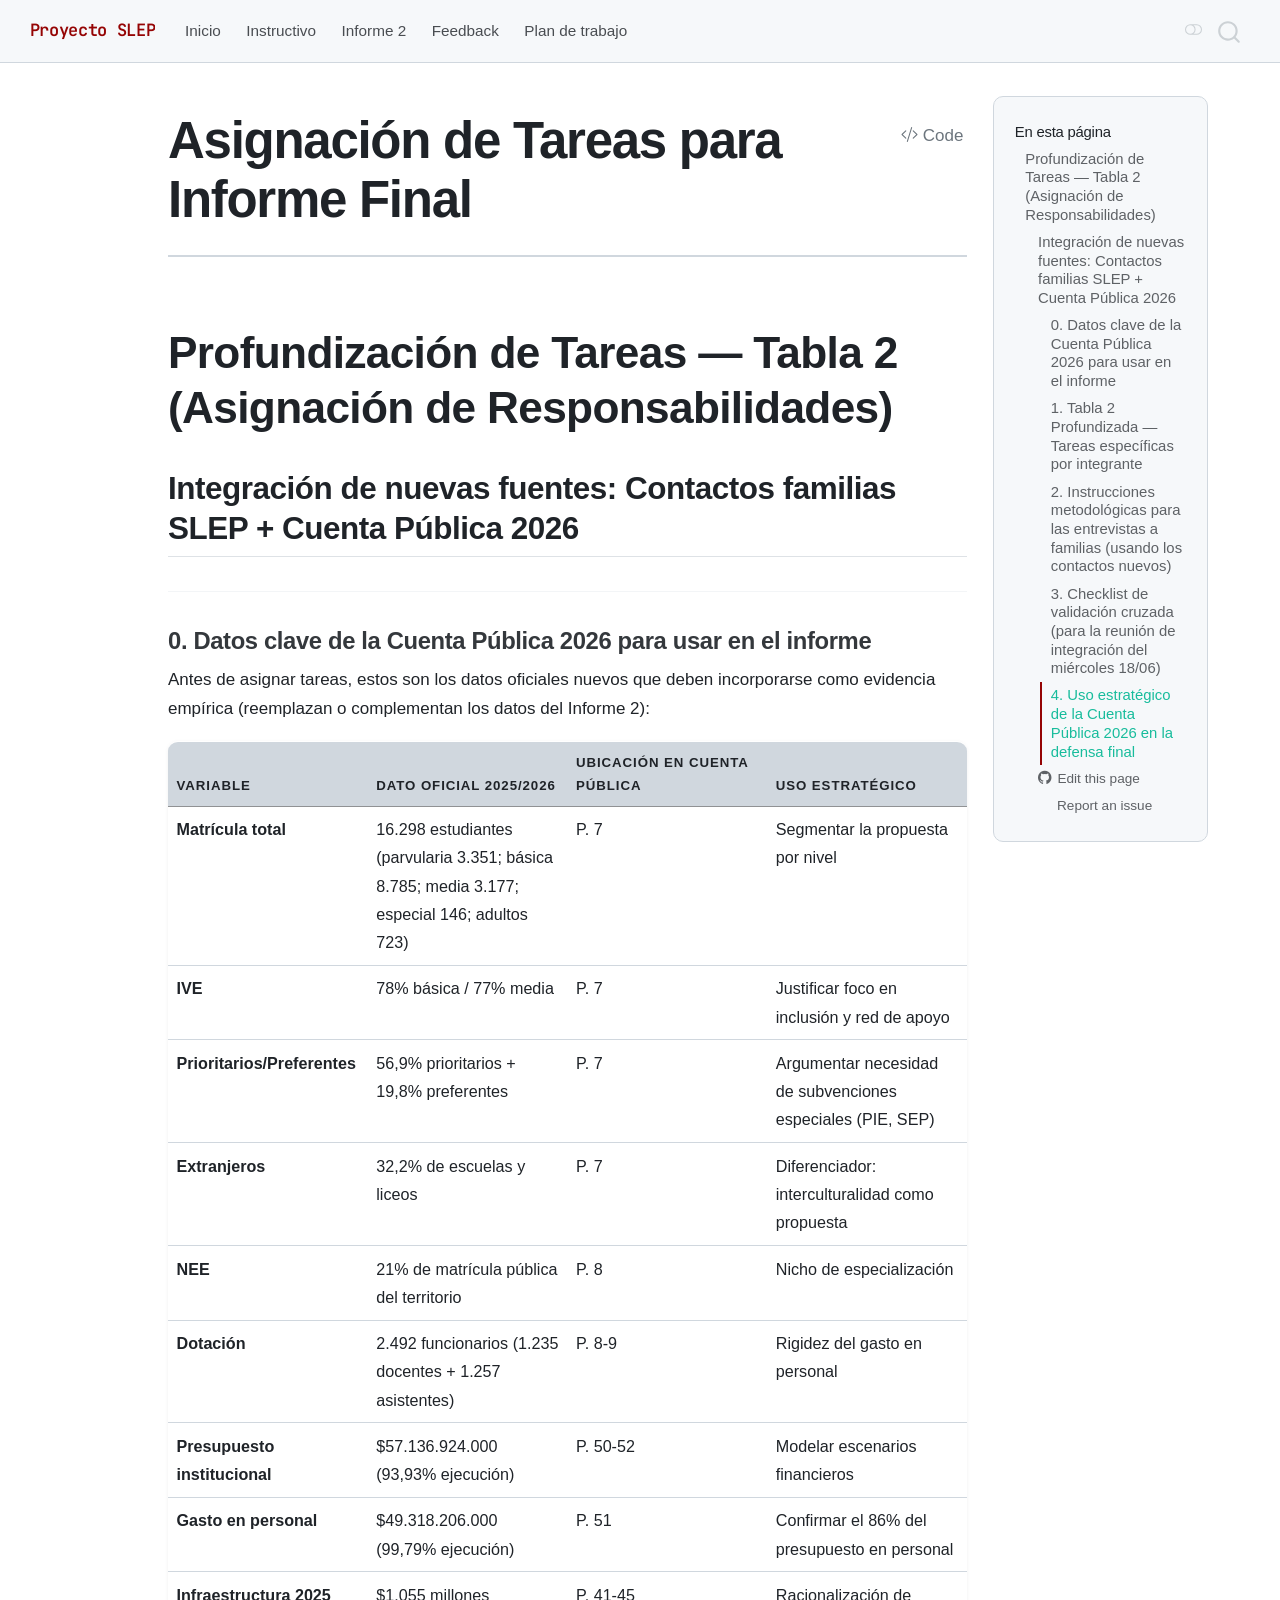
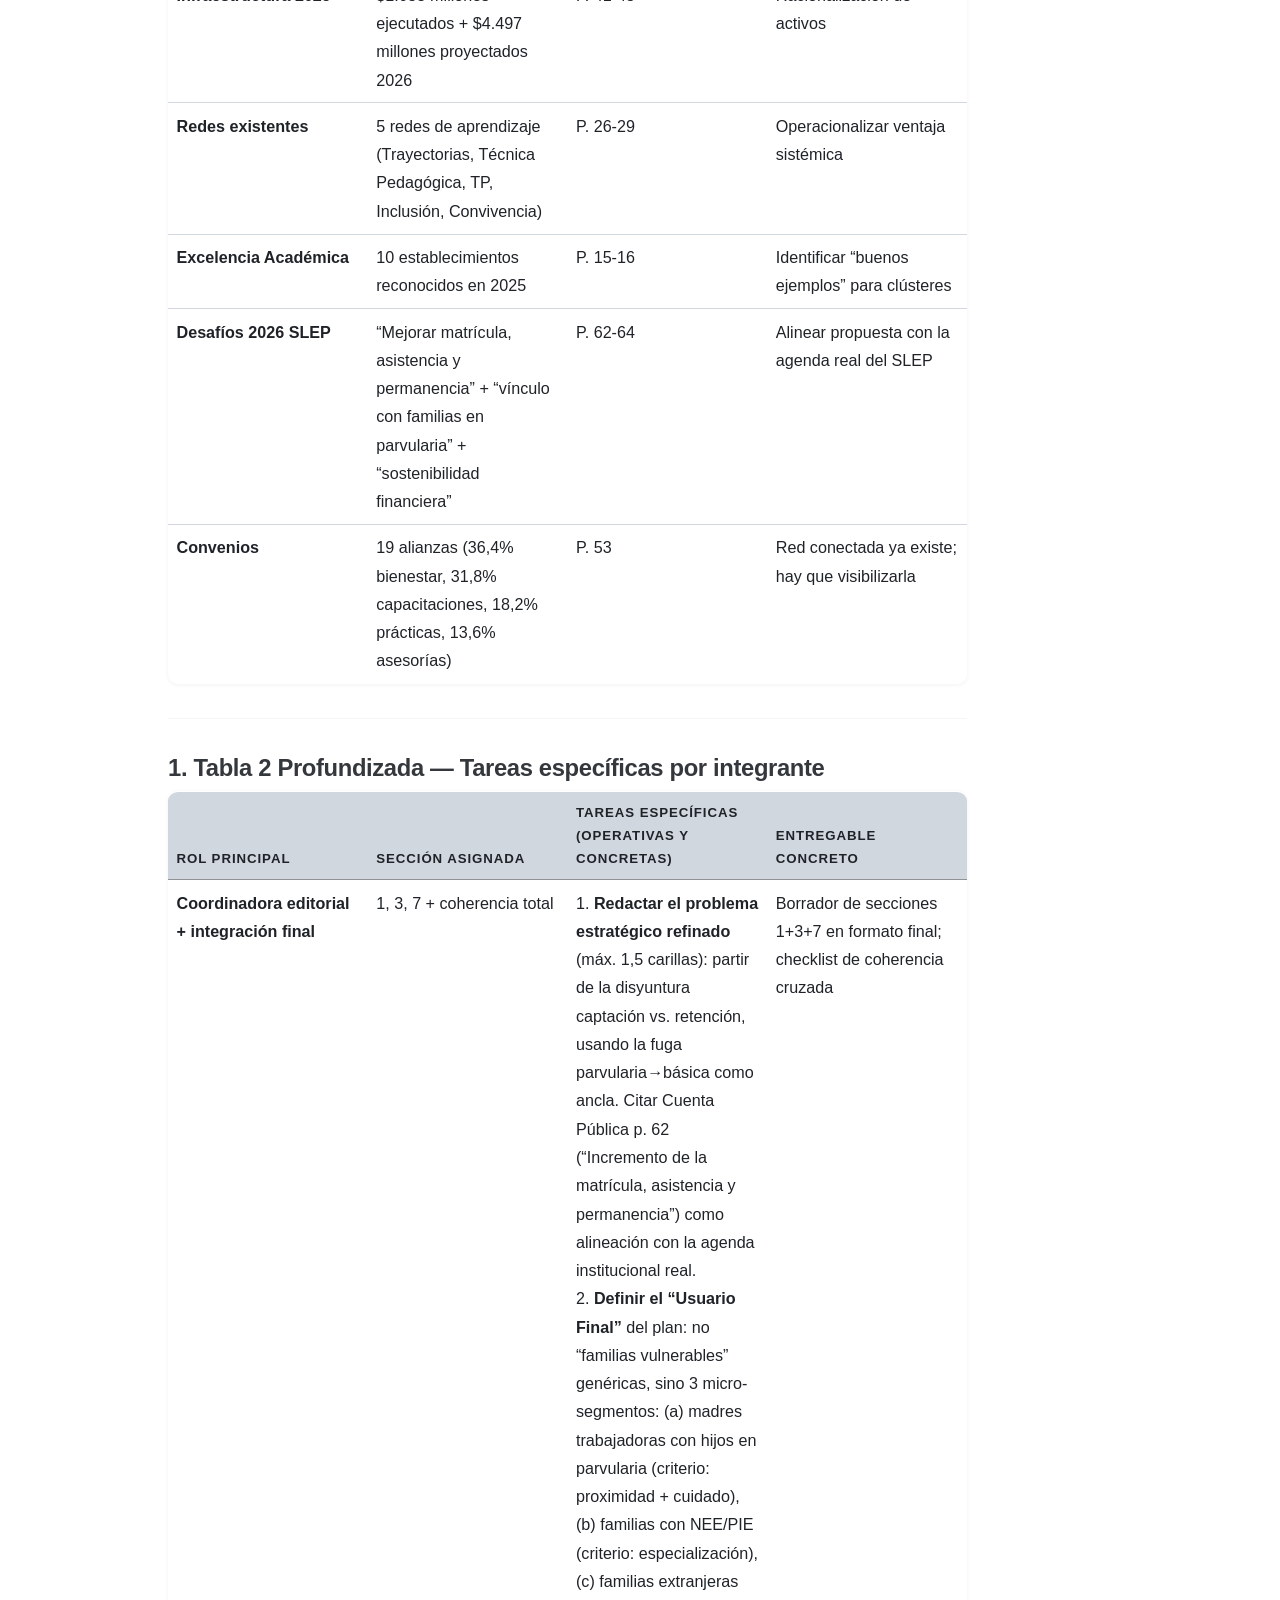
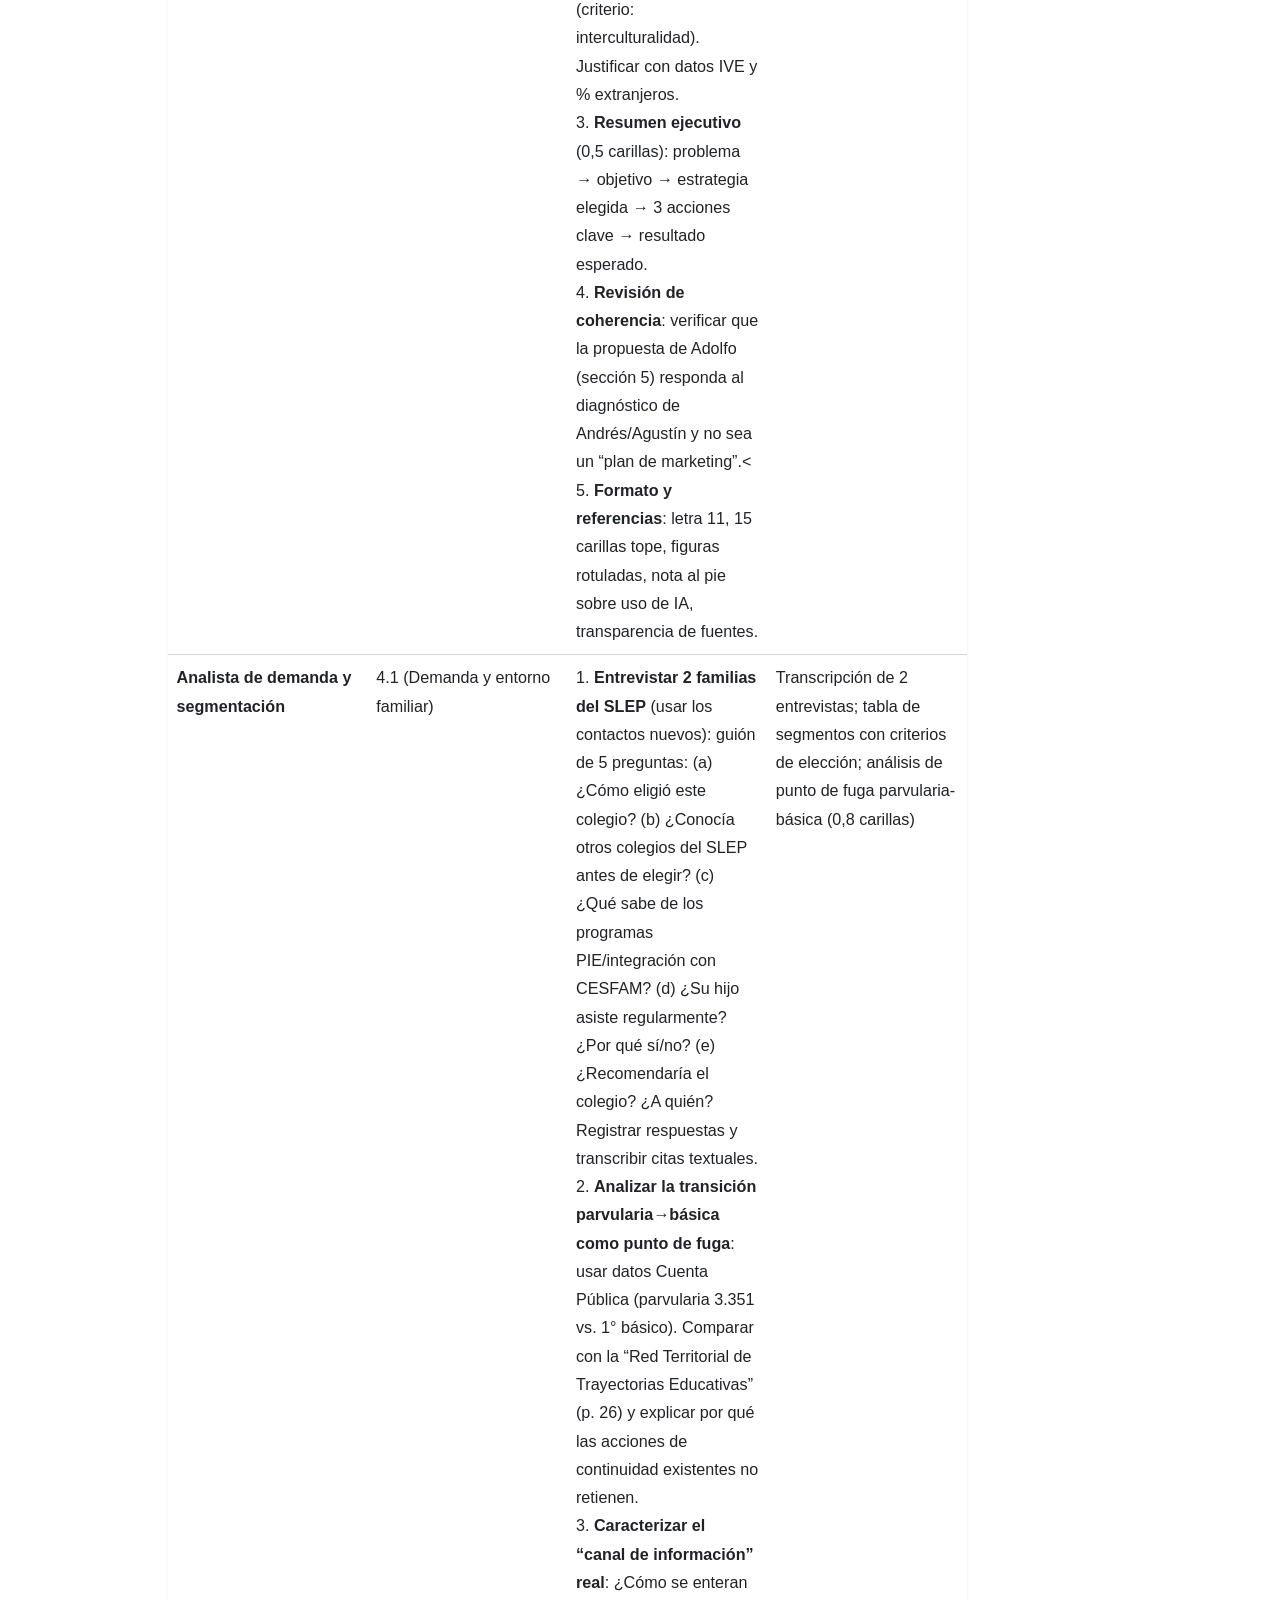
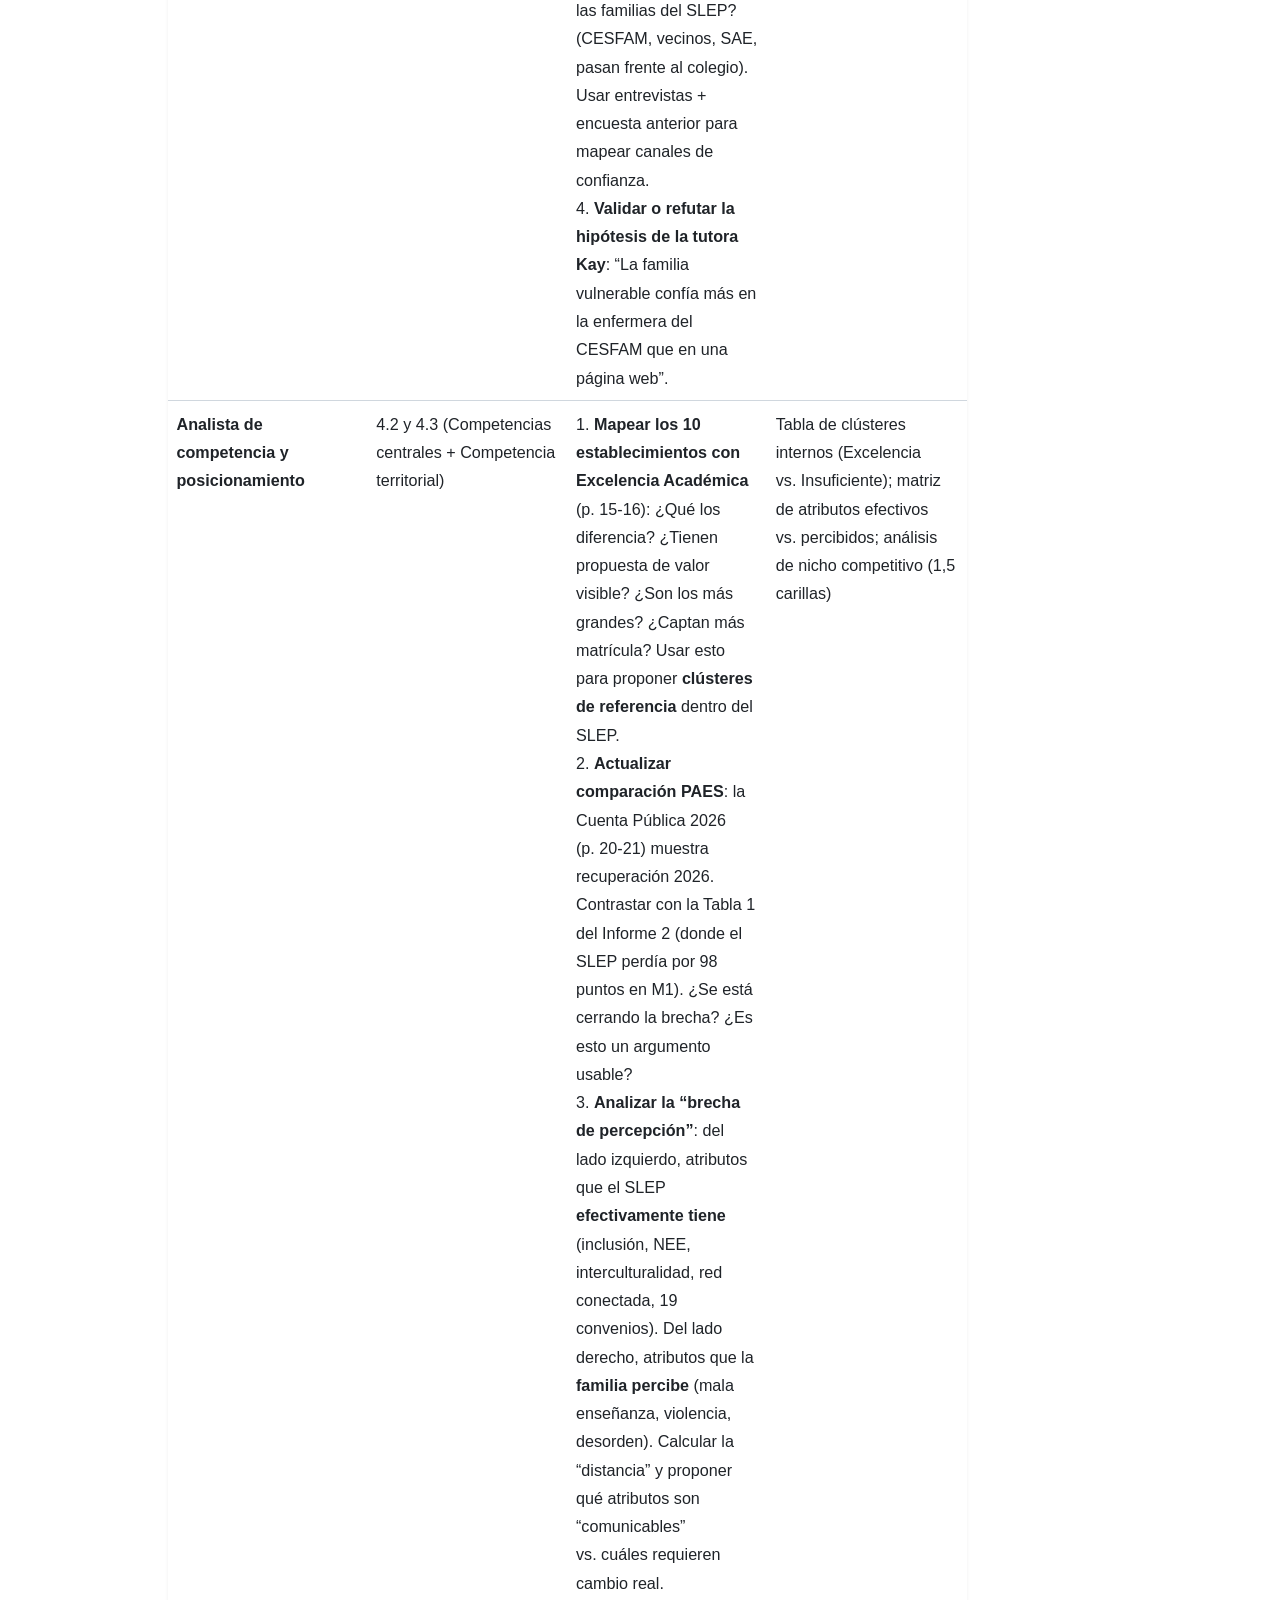
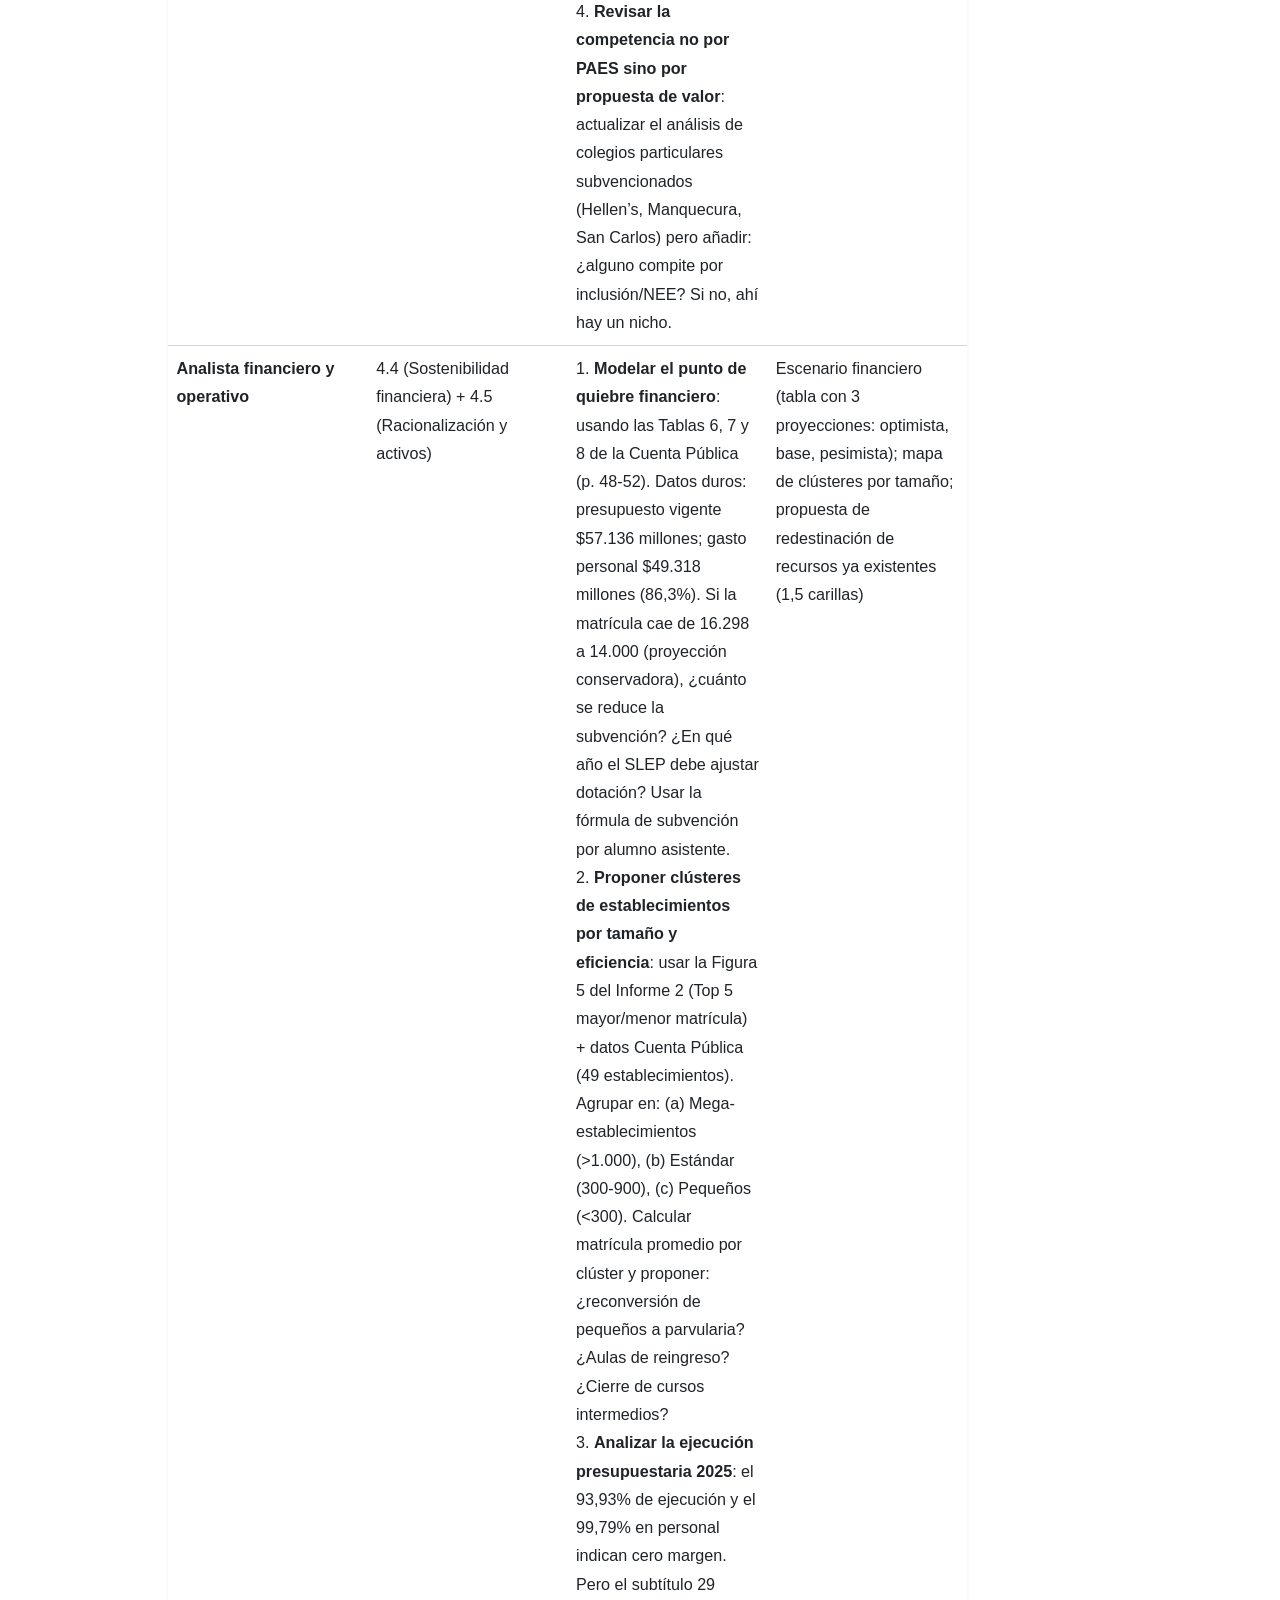
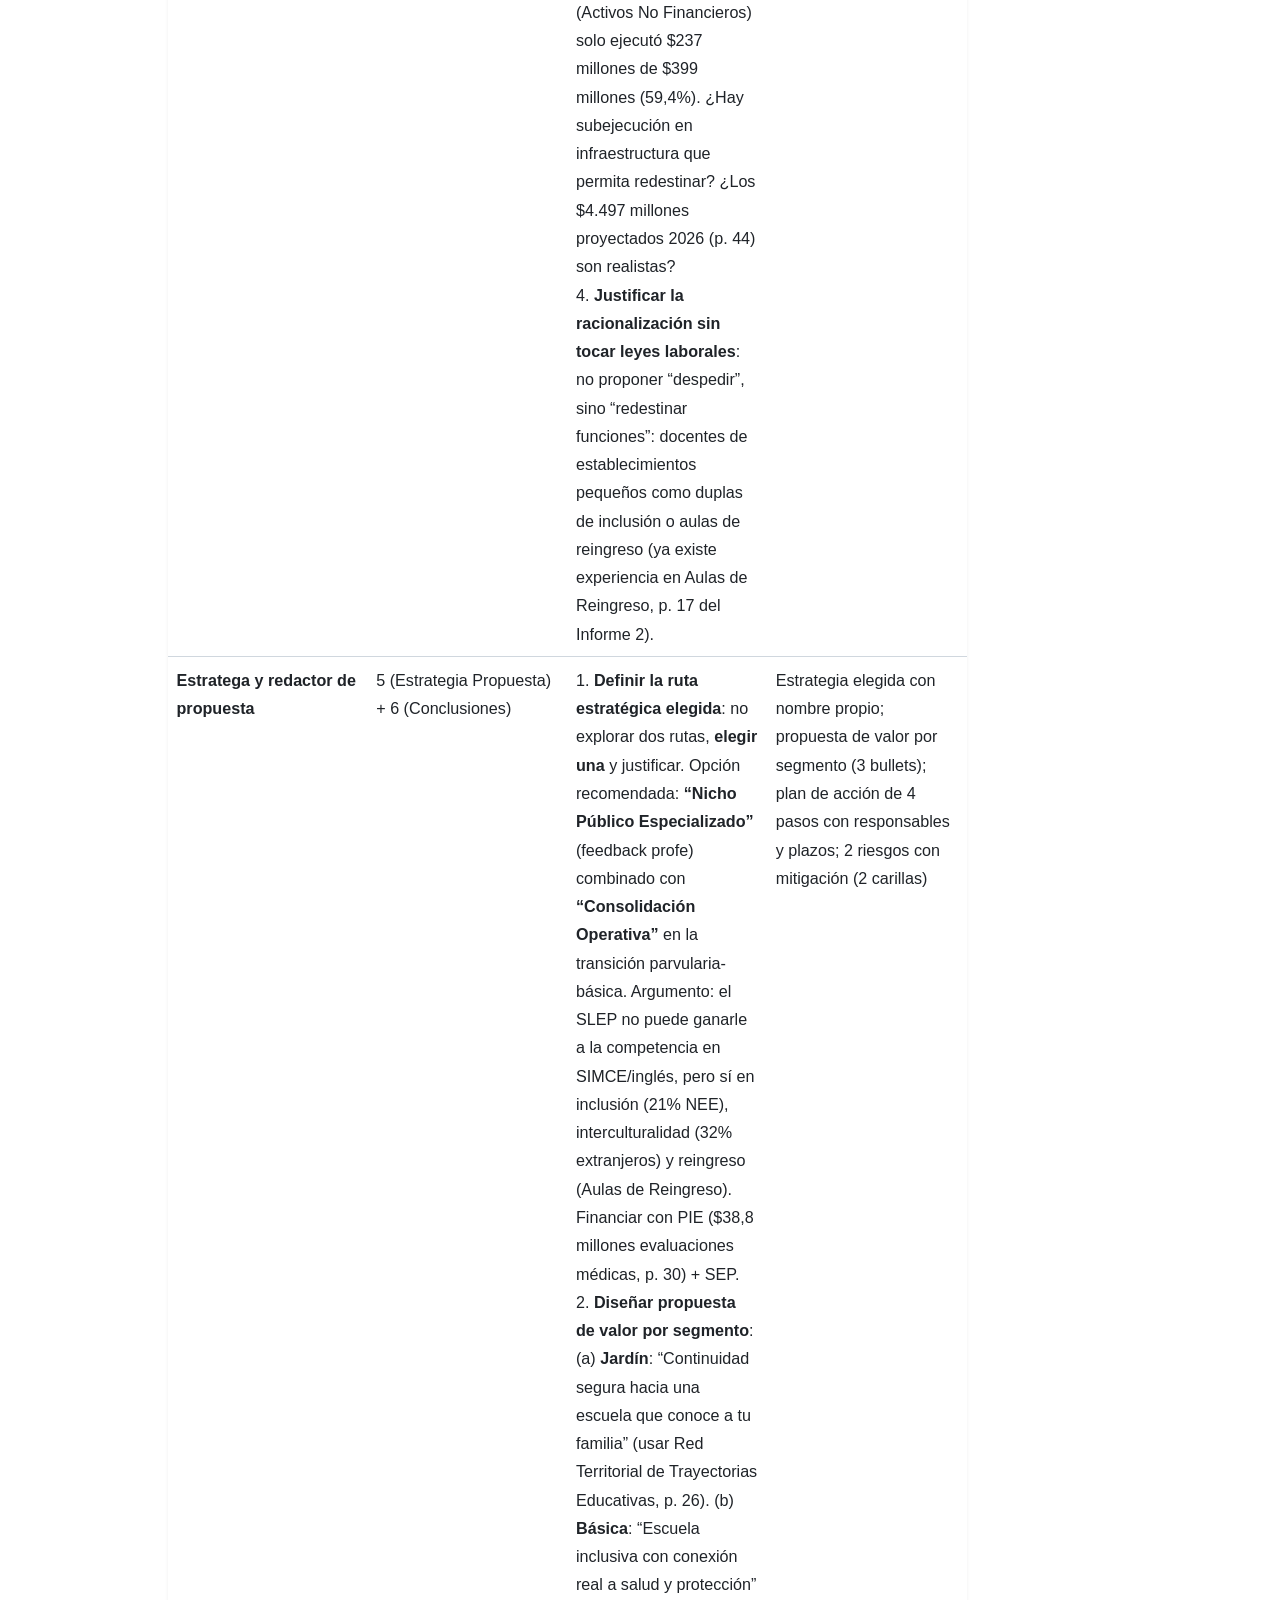
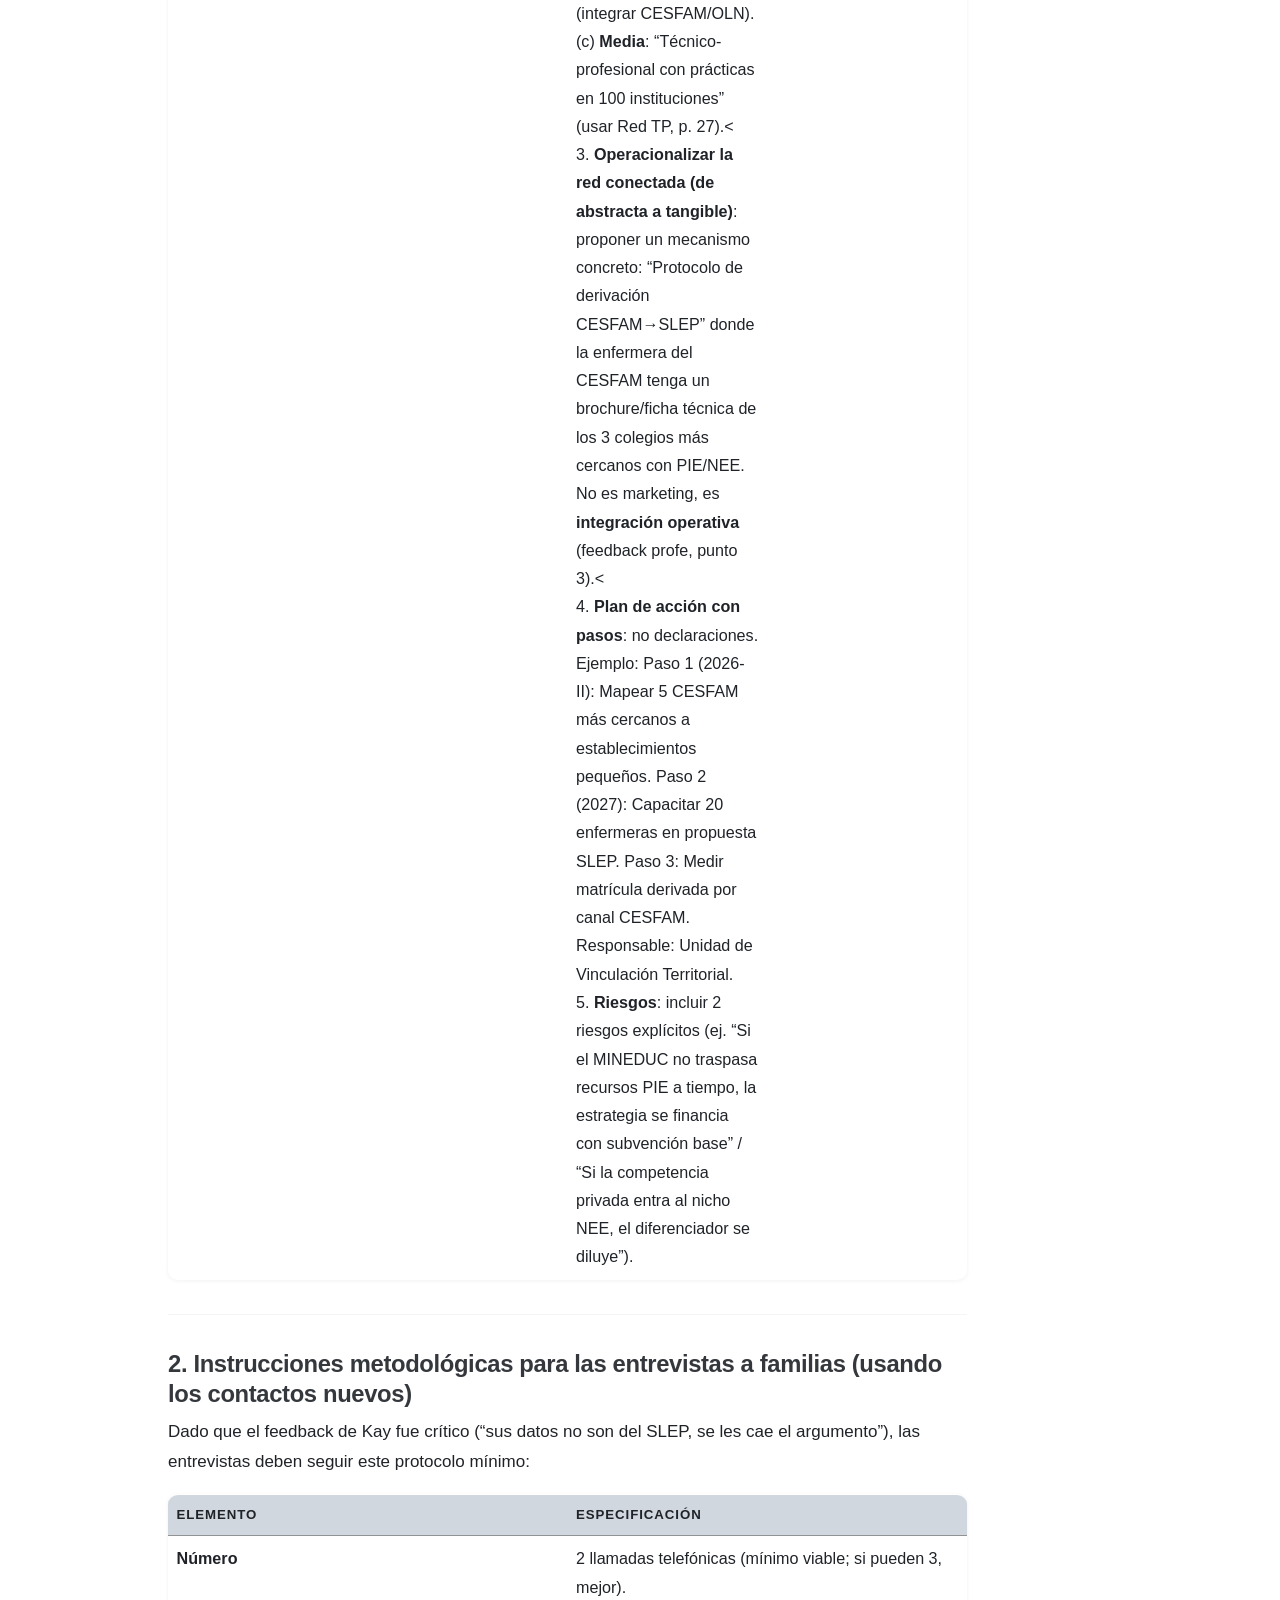
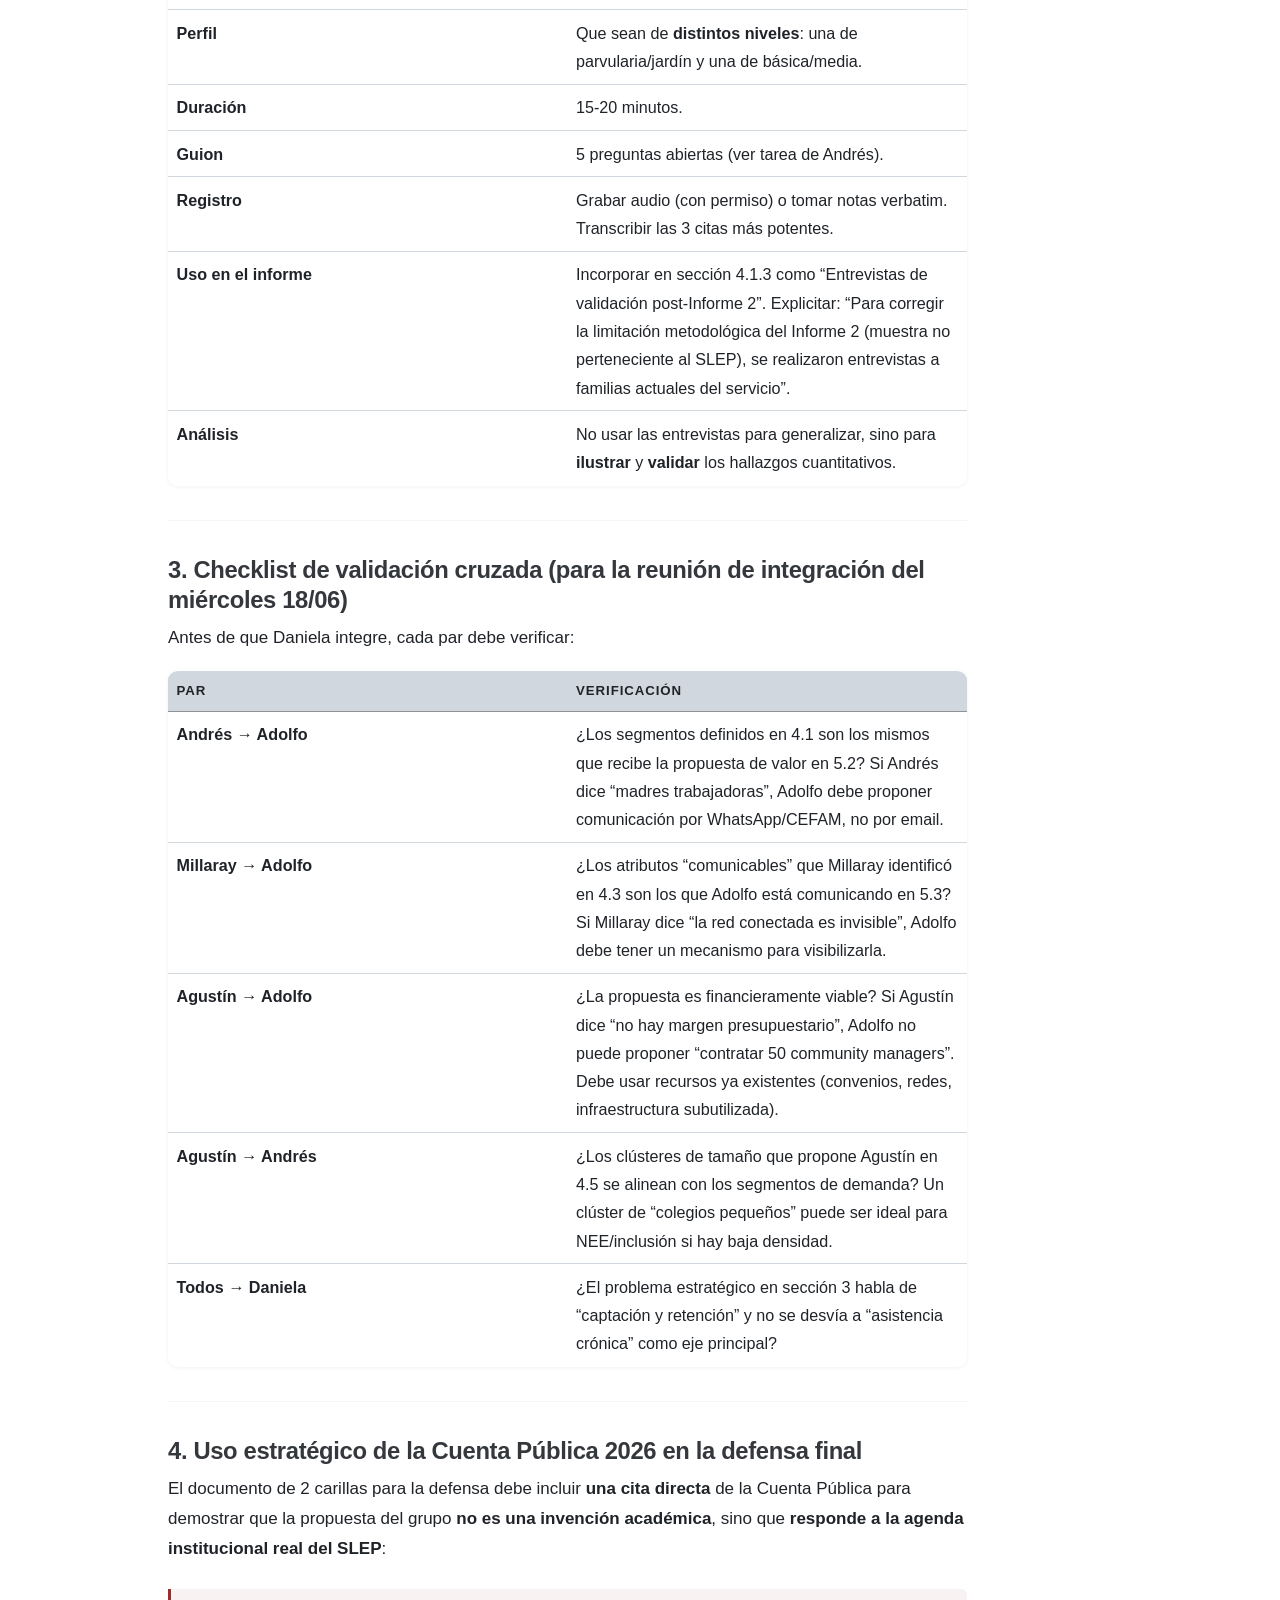
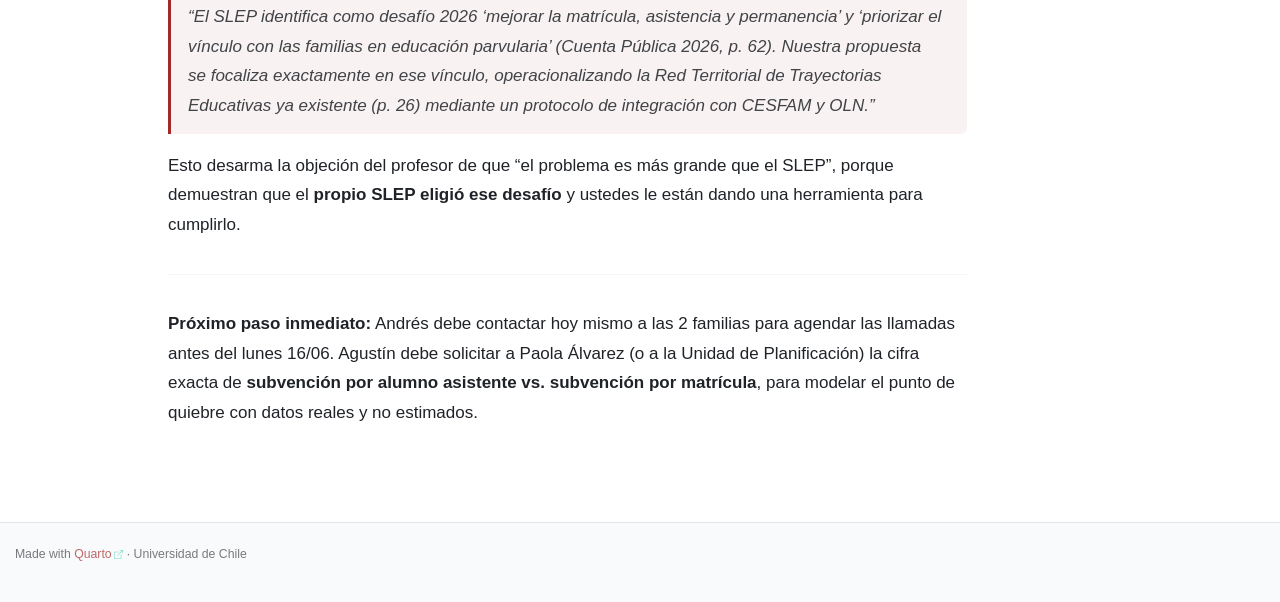
==== commit 3fff676a: "Built site for gh-pages" ====
--- a/asignacion-informe-final.html
+++ b/asignacion-informe-final.html
@@ -2,7 +2,7 @@
 <html xmlns="http://www.w3.org/1999/xhtml" lang="en" xml:lang="en"><head>
 
 <meta charset="utf-8">
-<meta name="generator" content="quarto-1.9.37">
+<meta name="generator" content="quarto-1.9.38">
 
 <meta name="viewport" content="width=device-width, initial-scale=1.0, user-scalable=yes">
 
@@ -74,14 +74,14 @@
 <script src="site_libs/quarto-html/tippy.umd.min.js"></script>
 <script src="site_libs/quarto-html/anchor.min.js"></script>
 <link href="site_libs/quarto-html/tippy.css" rel="stylesheet">
-<link href="site_libs/quarto-html/quarto-syntax-highlighting-13ba873cd656adc35e15937dbbe50e66.css" rel="stylesheet" class="quarto-color-scheme" id="quarto-text-highlighting-styles">
-<link href="site_libs/quarto-html/quarto-syntax-highlighting-dark-4da4baedc669a4e7a417d3f33f82802e.css" rel="stylesheet" class="quarto-color-scheme quarto-color-alternate" id="quarto-text-highlighting-styles">
-<link href="site_libs/quarto-html/quarto-syntax-highlighting-13ba873cd656adc35e15937dbbe50e66.css" rel="stylesheet" class="quarto-color-scheme-extra" id="quarto-text-highlighting-styles">
+<link href="site_libs/quarto-html/quarto-syntax-highlighting-86428935250dc0c3e36bf22d5c44d24b.css" rel="stylesheet" class="quarto-color-scheme" id="quarto-text-highlighting-styles">
+<link href="site_libs/quarto-html/quarto-syntax-highlighting-dark-3495307efab9dd3382766df25242e974.css" rel="stylesheet" class="quarto-color-scheme quarto-color-alternate" id="quarto-text-highlighting-styles">
+<link href="site_libs/quarto-html/quarto-syntax-highlighting-86428935250dc0c3e36bf22d5c44d24b.css" rel="stylesheet" class="quarto-color-scheme-extra" id="quarto-text-highlighting-styles">
 <script src="site_libs/bootstrap/bootstrap.min.js"></script>
 <link href="site_libs/bootstrap/bootstrap-icons.css" rel="stylesheet">
-<link href="site_libs/bootstrap/bootstrap-687c7fb931877f27d43d2421bb20c4c1.min.css" rel="stylesheet" append-hash="true" class="quarto-color-scheme" id="quarto-bootstrap" data-mode="light">
-<link href="site_libs/bootstrap/bootstrap-dark-6589a2c7c84ba3979833f912cde80ed3.min.css" rel="stylesheet" append-hash="true" class="quarto-color-scheme quarto-color-alternate" id="quarto-bootstrap" data-mode="dark">
-<link href="site_libs/bootstrap/bootstrap-687c7fb931877f27d43d2421bb20c4c1.min.css" rel="stylesheet" append-hash="true" class="quarto-color-scheme-extra" id="quarto-bootstrap" data-mode="light">
+<link href="site_libs/bootstrap/bootstrap-bd97aa827b068343bf9af0ba5f47b8cf.min.css" rel="stylesheet" append-hash="true" class="quarto-color-scheme" id="quarto-bootstrap" data-mode="light">
+<link href="site_libs/bootstrap/bootstrap-dark-793d2c722e0788e528919adbd713fefd.min.css" rel="stylesheet" append-hash="true" class="quarto-color-scheme quarto-color-alternate" id="quarto-bootstrap" data-mode="dark">
+<link href="site_libs/bootstrap/bootstrap-bd97aa827b068343bf9af0ba5f47b8cf.min.css" rel="stylesheet" append-hash="true" class="quarto-color-scheme-extra" id="quarto-bootstrap" data-mode="light">
 <script id="quarto-search-options" type="application/json">{
   "location": "navbar",
   "copy-button": false,
@@ -298,12 +298,20 @@
 <span class="menu-text">Inicio</span></a>
   </li>  
   <li class="nav-item">
+    <a class="nav-link" href="./instructivo.html"> 
+<span class="menu-text">Instructivo</span></a>
+  </li>  
+  <li class="nav-item">
     <a class="nav-link" href="./informe.html"> 
 <span class="menu-text">Informe 2</span></a>
   </li>  
   <li class="nav-item">
     <a class="nav-link" href="./feedback.html"> 
 <span class="menu-text">Feedback</span></a>
+  </li>  
+  <li class="nav-item">
+    <a class="nav-link" href="./plan.html"> 
+<span class="menu-text">Plan de trabajo</span></a>
   </li>  
 </ul>
           </div> <!-- /navcollapse -->
--- a/site_libs/quarto-html/quarto-syntax-highlighting-86428935250dc0c3e36bf22d5c44d24b.css
+++ b/site_libs/quarto-html/quarto-syntax-highlighting-86428935250dc0c3e36bf22d5c44d24b.css
@@ -0,0 +1,210 @@
+/* quarto syntax highlight colors */
+:root {
+  --quarto-hl-al-color: #ff5555;
+  --quarto-hl-an-color: #6a737d;
+  --quarto-hl-at-color: #d73a49;
+  --quarto-hl-bn-color: #005cc5;
+  --quarto-hl-bu-color: #d73a49;
+  --quarto-hl-ch-color: #032f62;
+  --quarto-hl-co-color: #6a737d;
+  --quarto-hl-cv-color: #6a737d;
+  --quarto-hl-cn-color: #005cc5;
+  --quarto-hl-cf-color: #d73a49;
+  --quarto-hl-dt-color: #d73a49;
+  --quarto-hl-dv-color: #005cc5;
+  --quarto-hl-do-color: #6a737d;
+  --quarto-hl-er-color: #ff5555;
+  --quarto-hl-ex-color: #d73a49;
+  --quarto-hl-fl-color: #005cc5;
+  --quarto-hl-fu-color: #6f42c1;
+  --quarto-hl-im-color: #032f62;
+  --quarto-hl-in-color: #6a737d;
+  --quarto-hl-kw-color: #d73a49;
+  --quarto-hl-op-color: #24292e;
+  --quarto-hl-pp-color: #d73a49;
+  --quarto-hl-re-color: #6a737d;
+  --quarto-hl-sc-color: #005cc5;
+  --quarto-hl-ss-color: #032f62;
+  --quarto-hl-st-color: #032f62;
+  --quarto-hl-va-color: #e36209;
+  --quarto-hl-vs-color: #032f62;
+  --quarto-hl-wa-color: #ff5555;
+}
+
+/* other quarto variables */
+:root {
+  --quarto-font-monospace: "JetBrains Mono", ui-monospace, SFMono-Regular, "SF Mono", Menlo, Consolas, "Liberation Mono", monospace;
+}
+
+/* syntax highlight based on Pandoc's rules */
+pre > code.sourceCode > span {
+  color: #24292e;
+}
+
+code.sourceCode > span {
+  color: #24292e;
+}
+
+div.sourceCode,
+div.sourceCode pre.sourceCode {
+  color: #24292e;
+}
+
+/* Normal */
+code span {
+  color: #24292e;
+}
+
+/* Alert */
+code span.al {
+  font-weight: bold;
+  color: #ff5555;
+}
+
+/* Annotation */
+code span.an {
+  color: #6a737d;
+}
+
+/* Attribute */
+code span.at {
+  color: #d73a49;
+}
+
+/* BaseN */
+code span.bn {
+  color: #005cc5;
+}
+
+/* BuiltIn */
+code span.bu {
+  color: #d73a49;
+}
+
+/* ControlFlow */
+code span.cf {
+  color: #d73a49;
+}
+
+/* Char */
+code span.ch {
+  color: #032f62;
+}
+
+/* Constant */
+code span.cn {
+  color: #005cc5;
+}
+
+/* Comment */
+code span.co {
+  color: #6a737d;
+}
+
+/* CommentVar */
+code span.cv {
+  color: #6a737d;
+}
+
+/* Documentation */
+code span.do {
+  color: #6a737d;
+}
+
+/* DataType */
+code span.dt {
+  color: #d73a49;
+}
+
+/* DecVal */
+code span.dv {
+  color: #005cc5;
+}
+
+/* Error */
+code span.er {
+  color: #ff5555;
+  text-decoration: underline;
+}
+
+/* Extension */
+code span.ex {
+  font-weight: bold;
+  color: #d73a49;
+}
+
+/* Float */
+code span.fl {
+  color: #005cc5;
+}
+
+/* Function */
+code span.fu {
+  color: #6f42c1;
+}
+
+/* Import */
+code span.im {
+  color: #032f62;
+}
+
+/* Information */
+code span.in {
+  color: #6a737d;
+}
+
+/* Keyword */
+code span.kw {
+  color: #d73a49;
+}
+
+/* Operator */
+code span.op {
+  color: #24292e;
+}
+
+/* Preprocessor */
+code span.pp {
+  color: #d73a49;
+}
+
+/* RegionMarker */
+code span.re {
+  color: #6a737d;
+}
+
+/* SpecialChar */
+code span.sc {
+  color: #005cc5;
+}
+
+/* SpecialString */
+code span.ss {
+  color: #032f62;
+}
+
+/* String */
+code span.st {
+  color: #032f62;
+}
+
+/* Variable */
+code span.va {
+  color: #e36209;
+}
+
+/* VerbatimString */
+code span.vs {
+  color: #032f62;
+}
+
+/* Warning */
+code span.wa {
+  color: #ff5555;
+}
+
+.prevent-inlining {
+  content: "</";
+}
+
+/*# sourceMappingURL=b1d63080963b6cef91128fde3b37fc23.css.map */
--- a/site_libs/quarto-html/quarto-syntax-highlighting-dark-3495307efab9dd3382766df25242e974.css
+++ b/site_libs/quarto-html/quarto-syntax-highlighting-dark-3495307efab9dd3382766df25242e974.css
@@ -0,0 +1,210 @@
+/* quarto syntax highlight colors */
+:root {
+  --quarto-hl-al-color: #ff5555;
+  --quarto-hl-an-color: #6a737d;
+  --quarto-hl-at-color: #f97583;
+  --quarto-hl-bn-color: #79b8ff;
+  --quarto-hl-bu-color: #f97583;
+  --quarto-hl-ch-color: #9ecbff;
+  --quarto-hl-co-color: #6a737d;
+  --quarto-hl-cv-color: #6a737d;
+  --quarto-hl-cn-color: #79b8ff;
+  --quarto-hl-cf-color: #f97583;
+  --quarto-hl-dt-color: #f97583;
+  --quarto-hl-dv-color: #79b8ff;
+  --quarto-hl-do-color: #6a737d;
+  --quarto-hl-er-color: #ff5555;
+  --quarto-hl-ex-color: #f97583;
+  --quarto-hl-fl-color: #79b8ff;
+  --quarto-hl-fu-color: #b392f0;
+  --quarto-hl-im-color: #9ecbff;
+  --quarto-hl-in-color: #6a737d;
+  --quarto-hl-kw-color: #f97583;
+  --quarto-hl-op-color: #e1e4e8;
+  --quarto-hl-pp-color: #f97583;
+  --quarto-hl-re-color: #6a737d;
+  --quarto-hl-sc-color: #79b8ff;
+  --quarto-hl-ss-color: #9ecbff;
+  --quarto-hl-st-color: #9ecbff;
+  --quarto-hl-va-color: #ffab70;
+  --quarto-hl-vs-color: #9ecbff;
+  --quarto-hl-wa-color: #ff5555;
+}
+
+/* other quarto variables */
+:root {
+  --quarto-font-monospace: "JetBrains Mono", ui-monospace, SFMono-Regular, "SF Mono", Menlo, Consolas, "Liberation Mono", monospace;
+}
+
+/* syntax highlight based on Pandoc's rules */
+pre > code.sourceCode > span {
+  color: #e1e4e8;
+}
+
+code.sourceCode > span {
+  color: #e1e4e8;
+}
+
+div.sourceCode,
+div.sourceCode pre.sourceCode {
+  color: #e1e4e8;
+}
+
+/* Normal */
+code span {
+  color: #e1e4e8;
+}
+
+/* Alert */
+code span.al {
+  font-weight: bold;
+  color: #ff5555;
+}
+
+/* Annotation */
+code span.an {
+  color: #6a737d;
+}
+
+/* Attribute */
+code span.at {
+  color: #f97583;
+}
+
+/* BaseN */
+code span.bn {
+  color: #79b8ff;
+}
+
+/* BuiltIn */
+code span.bu {
+  color: #f97583;
+}
+
+/* ControlFlow */
+code span.cf {
+  color: #f97583;
+}
+
+/* Char */
+code span.ch {
+  color: #9ecbff;
+}
+
+/* Constant */
+code span.cn {
+  color: #79b8ff;
+}
+
+/* Comment */
+code span.co {
+  color: #6a737d;
+}
+
+/* CommentVar */
+code span.cv {
+  color: #6a737d;
+}
+
+/* Documentation */
+code span.do {
+  color: #6a737d;
+}
+
+/* DataType */
+code span.dt {
+  color: #f97583;
+}
+
+/* DecVal */
+code span.dv {
+  color: #79b8ff;
+}
+
+/* Error */
+code span.er {
+  color: #ff5555;
+  text-decoration: underline;
+}
+
+/* Extension */
+code span.ex {
+  font-weight: bold;
+  color: #f97583;
+}
+
+/* Float */
+code span.fl {
+  color: #79b8ff;
+}
+
+/* Function */
+code span.fu {
+  color: #b392f0;
+}
+
+/* Import */
+code span.im {
+  color: #9ecbff;
+}
+
+/* Information */
+code span.in {
+  color: #6a737d;
+}
+
+/* Keyword */
+code span.kw {
+  color: #f97583;
+}
+
+/* Operator */
+code span.op {
+  color: #e1e4e8;
+}
+
+/* Preprocessor */
+code span.pp {
+  color: #f97583;
+}
+
+/* RegionMarker */
+code span.re {
+  color: #6a737d;
+}
+
+/* SpecialChar */
+code span.sc {
+  color: #79b8ff;
+}
+
+/* SpecialString */
+code span.ss {
+  color: #9ecbff;
+}
+
+/* String */
+code span.st {
+  color: #9ecbff;
+}
+
+/* Variable */
+code span.va {
+  color: #ffab70;
+}
+
+/* VerbatimString */
+code span.vs {
+  color: #9ecbff;
+}
+
+/* Warning */
+code span.wa {
+  color: #ff5555;
+}
+
+.prevent-inlining {
+  content: "</";
+}
+
+/*# sourceMappingURL=da28bf021e8a2b29c8837182565453d0.css.map */
--- a/site_libs/quarto-html/quarto-syntax-highlighting-86428935250dc0c3e36bf22d5c44d24b.css
+++ b/site_libs/quarto-html/quarto-syntax-highlighting-86428935250dc0c3e36bf22d5c44d24b.css
@@ -0,0 +1,210 @@
+/* quarto syntax highlight colors */
+:root {
+  --quarto-hl-al-color: #ff5555;
+  --quarto-hl-an-color: #6a737d;
+  --quarto-hl-at-color: #d73a49;
+  --quarto-hl-bn-color: #005cc5;
+  --quarto-hl-bu-color: #d73a49;
+  --quarto-hl-ch-color: #032f62;
+  --quarto-hl-co-color: #6a737d;
+  --quarto-hl-cv-color: #6a737d;
+  --quarto-hl-cn-color: #005cc5;
+  --quarto-hl-cf-color: #d73a49;
+  --quarto-hl-dt-color: #d73a49;
+  --quarto-hl-dv-color: #005cc5;
+  --quarto-hl-do-color: #6a737d;
+  --quarto-hl-er-color: #ff5555;
+  --quarto-hl-ex-color: #d73a49;
+  --quarto-hl-fl-color: #005cc5;
+  --quarto-hl-fu-color: #6f42c1;
+  --quarto-hl-im-color: #032f62;
+  --quarto-hl-in-color: #6a737d;
+  --quarto-hl-kw-color: #d73a49;
+  --quarto-hl-op-color: #24292e;
+  --quarto-hl-pp-color: #d73a49;
+  --quarto-hl-re-color: #6a737d;
+  --quarto-hl-sc-color: #005cc5;
+  --quarto-hl-ss-color: #032f62;
+  --quarto-hl-st-color: #032f62;
+  --quarto-hl-va-color: #e36209;
+  --quarto-hl-vs-color: #032f62;
+  --quarto-hl-wa-color: #ff5555;
+}
+
+/* other quarto variables */
+:root {
+  --quarto-font-monospace: "JetBrains Mono", ui-monospace, SFMono-Regular, "SF Mono", Menlo, Consolas, "Liberation Mono", monospace;
+}
+
+/* syntax highlight based on Pandoc's rules */
+pre > code.sourceCode > span {
+  color: #24292e;
+}
+
+code.sourceCode > span {
+  color: #24292e;
+}
+
+div.sourceCode,
+div.sourceCode pre.sourceCode {
+  color: #24292e;
+}
+
+/* Normal */
+code span {
+  color: #24292e;
+}
+
+/* Alert */
+code span.al {
+  font-weight: bold;
+  color: #ff5555;
+}
+
+/* Annotation */
+code span.an {
+  color: #6a737d;
+}
+
+/* Attribute */
+code span.at {
+  color: #d73a49;
+}
+
+/* BaseN */
+code span.bn {
+  color: #005cc5;
+}
+
+/* BuiltIn */
+code span.bu {
+  color: #d73a49;
+}
+
+/* ControlFlow */
+code span.cf {
+  color: #d73a49;
+}
+
+/* Char */
+code span.ch {
+  color: #032f62;
+}
+
+/* Constant */
+code span.cn {
+  color: #005cc5;
+}
+
+/* Comment */
+code span.co {
+  color: #6a737d;
+}
+
+/* CommentVar */
+code span.cv {
+  color: #6a737d;
+}
+
+/* Documentation */
+code span.do {
+  color: #6a737d;
+}
+
+/* DataType */
+code span.dt {
+  color: #d73a49;
+}
+
+/* DecVal */
+code span.dv {
+  color: #005cc5;
+}
+
+/* Error */
+code span.er {
+  color: #ff5555;
+  text-decoration: underline;
+}
+
+/* Extension */
+code span.ex {
+  font-weight: bold;
+  color: #d73a49;
+}
+
+/* Float */
+code span.fl {
+  color: #005cc5;
+}
+
+/* Function */
+code span.fu {
+  color: #6f42c1;
+}
+
+/* Import */
+code span.im {
+  color: #032f62;
+}
+
+/* Information */
+code span.in {
+  color: #6a737d;
+}
+
+/* Keyword */
+code span.kw {
+  color: #d73a49;
+}
+
+/* Operator */
+code span.op {
+  color: #24292e;
+}
+
+/* Preprocessor */
+code span.pp {
+  color: #d73a49;
+}
+
+/* RegionMarker */
+code span.re {
+  color: #6a737d;
+}
+
+/* SpecialChar */
+code span.sc {
+  color: #005cc5;
+}
+
+/* SpecialString */
+code span.ss {
+  color: #032f62;
+}
+
+/* String */
+code span.st {
+  color: #032f62;
+}
+
+/* Variable */
+code span.va {
+  color: #e36209;
+}
+
+/* VerbatimString */
+code span.vs {
+  color: #032f62;
+}
+
+/* Warning */
+code span.wa {
+  color: #ff5555;
+}
+
+.prevent-inlining {
+  content: "</";
+}
+
+/*# sourceMappingURL=b1d63080963b6cef91128fde3b37fc23.css.map */
